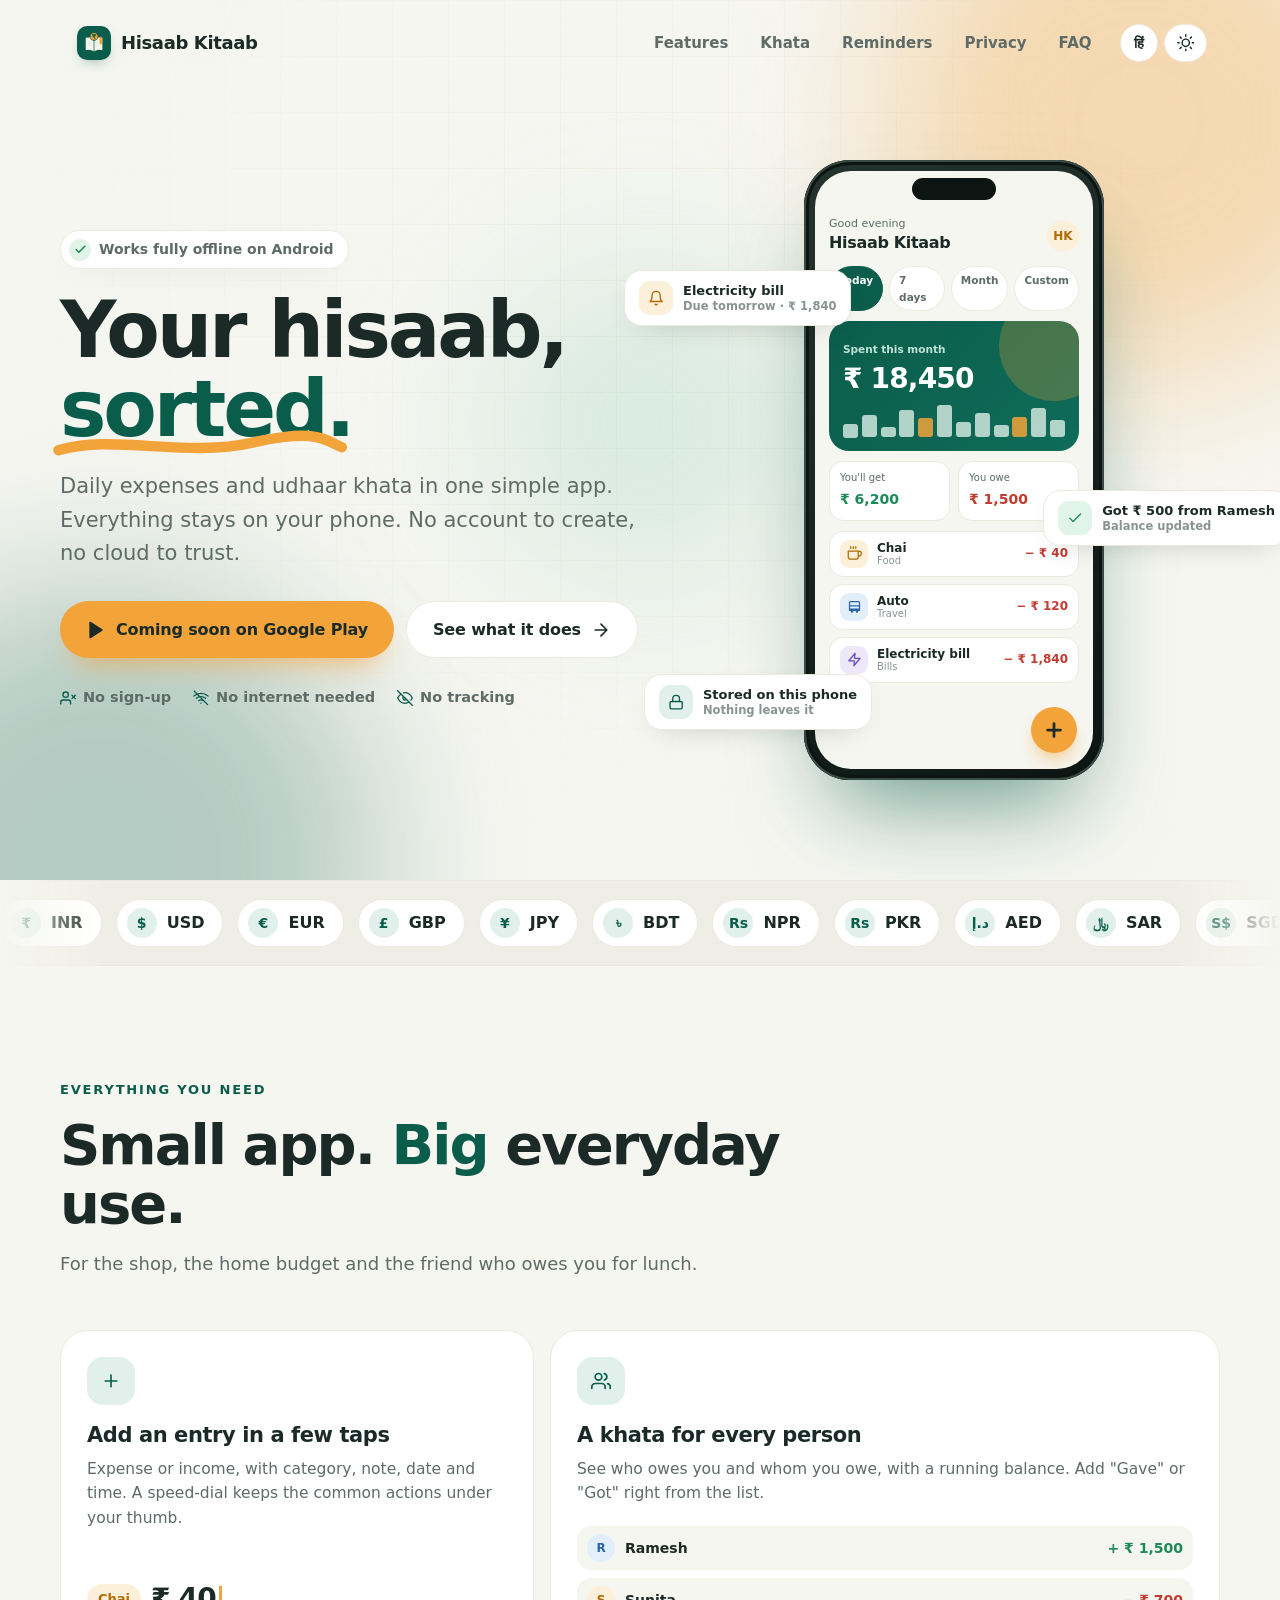
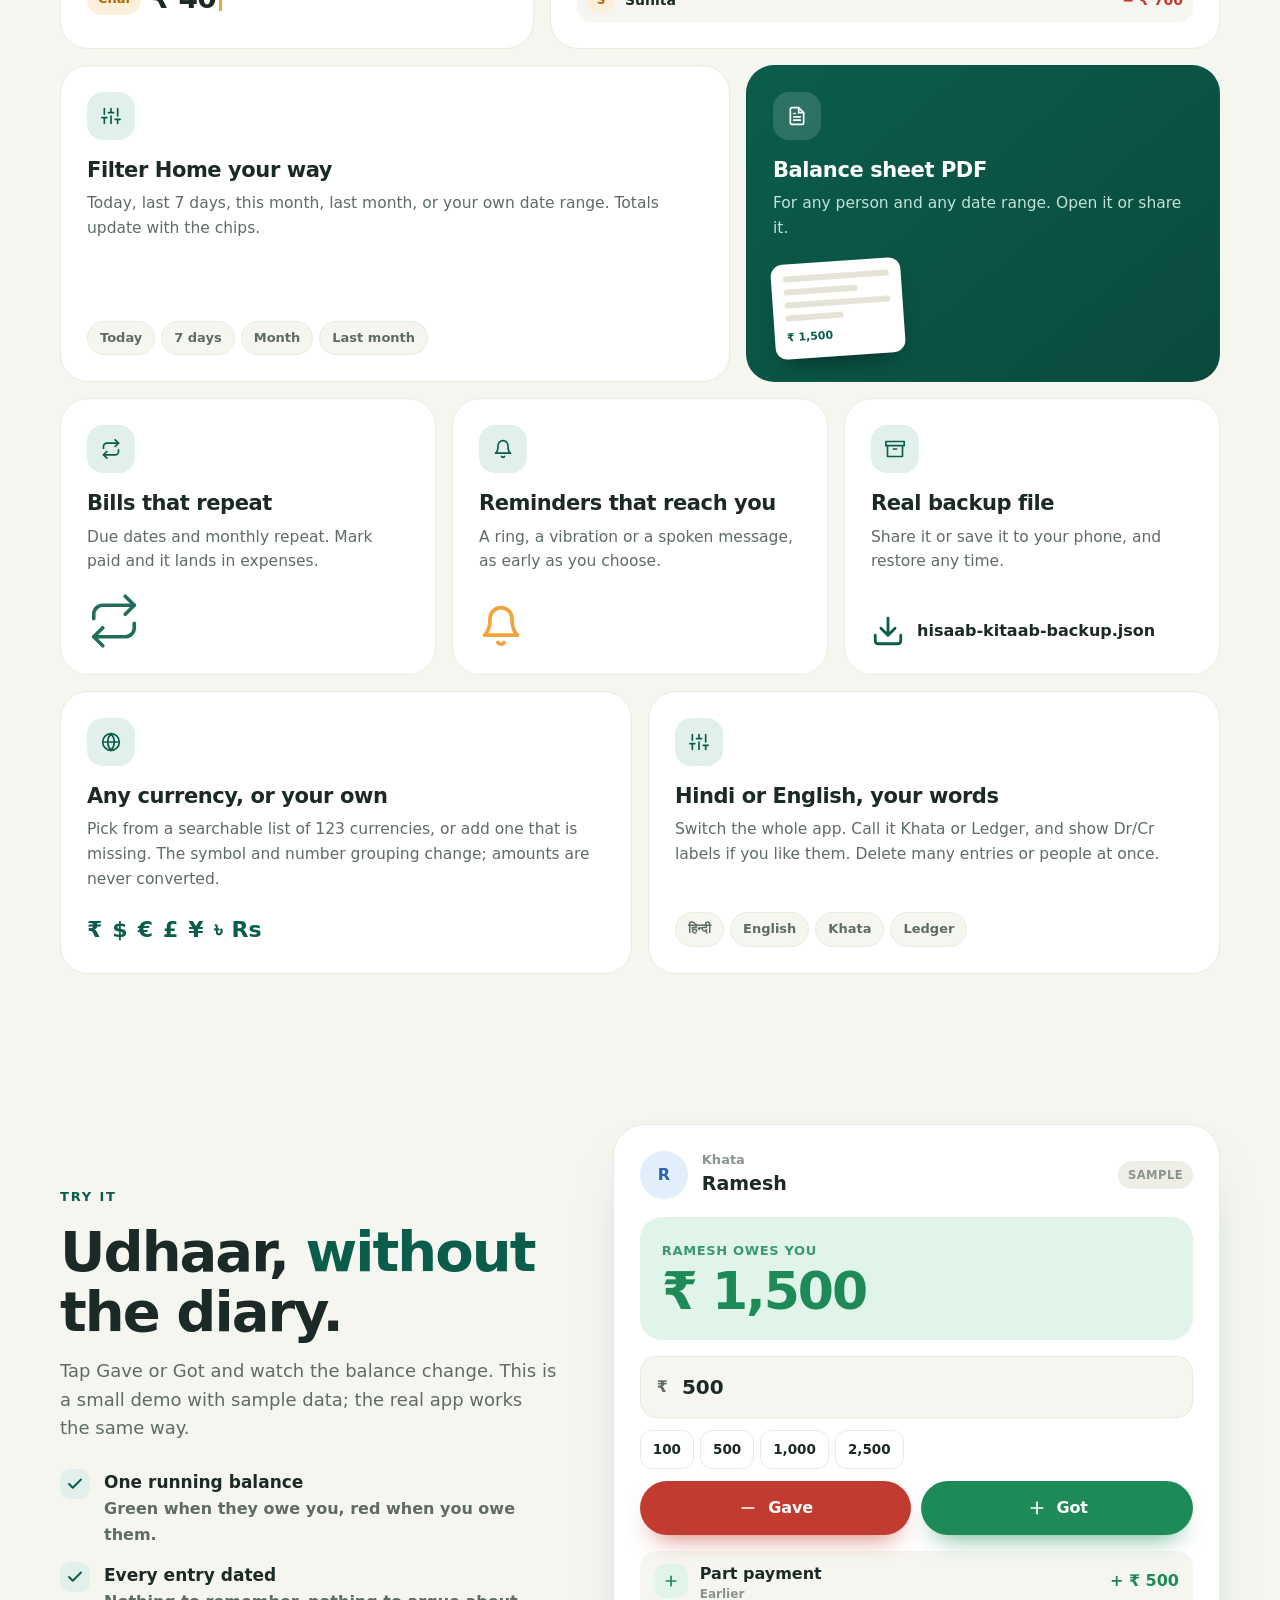
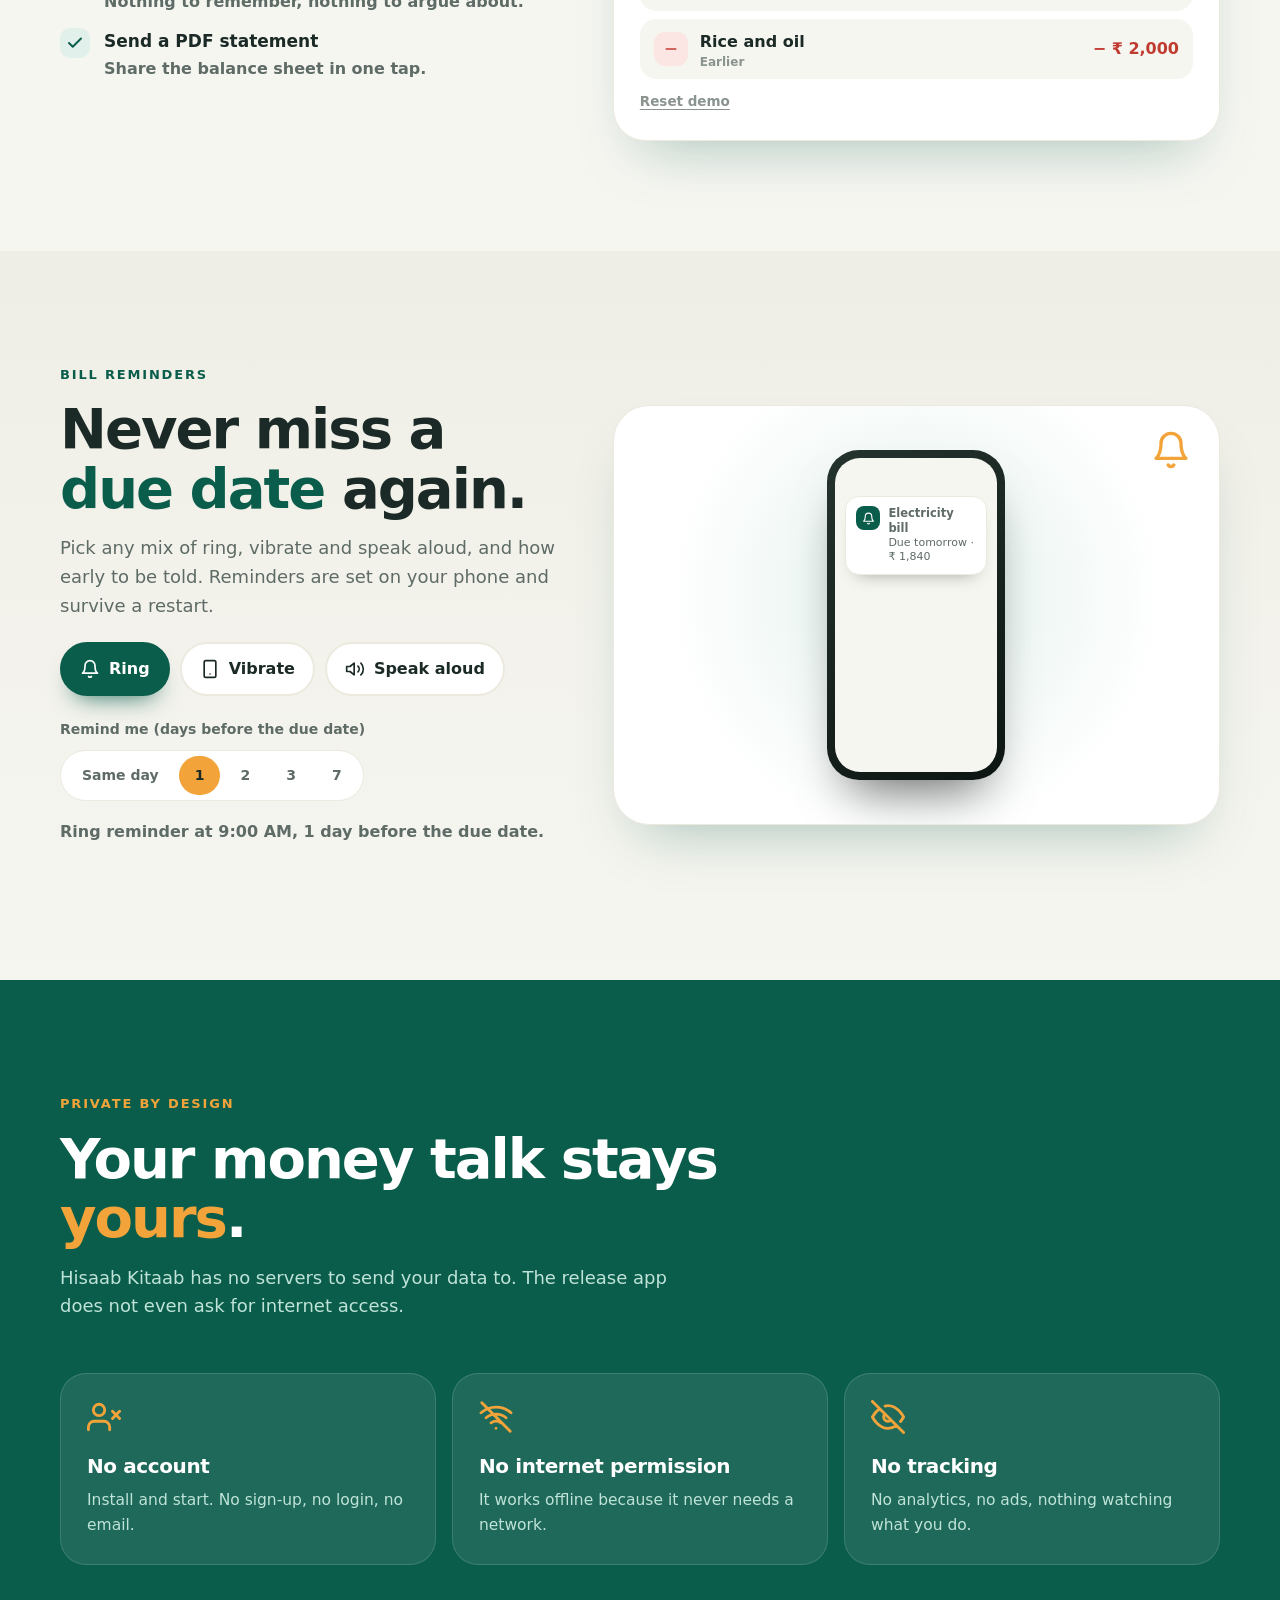
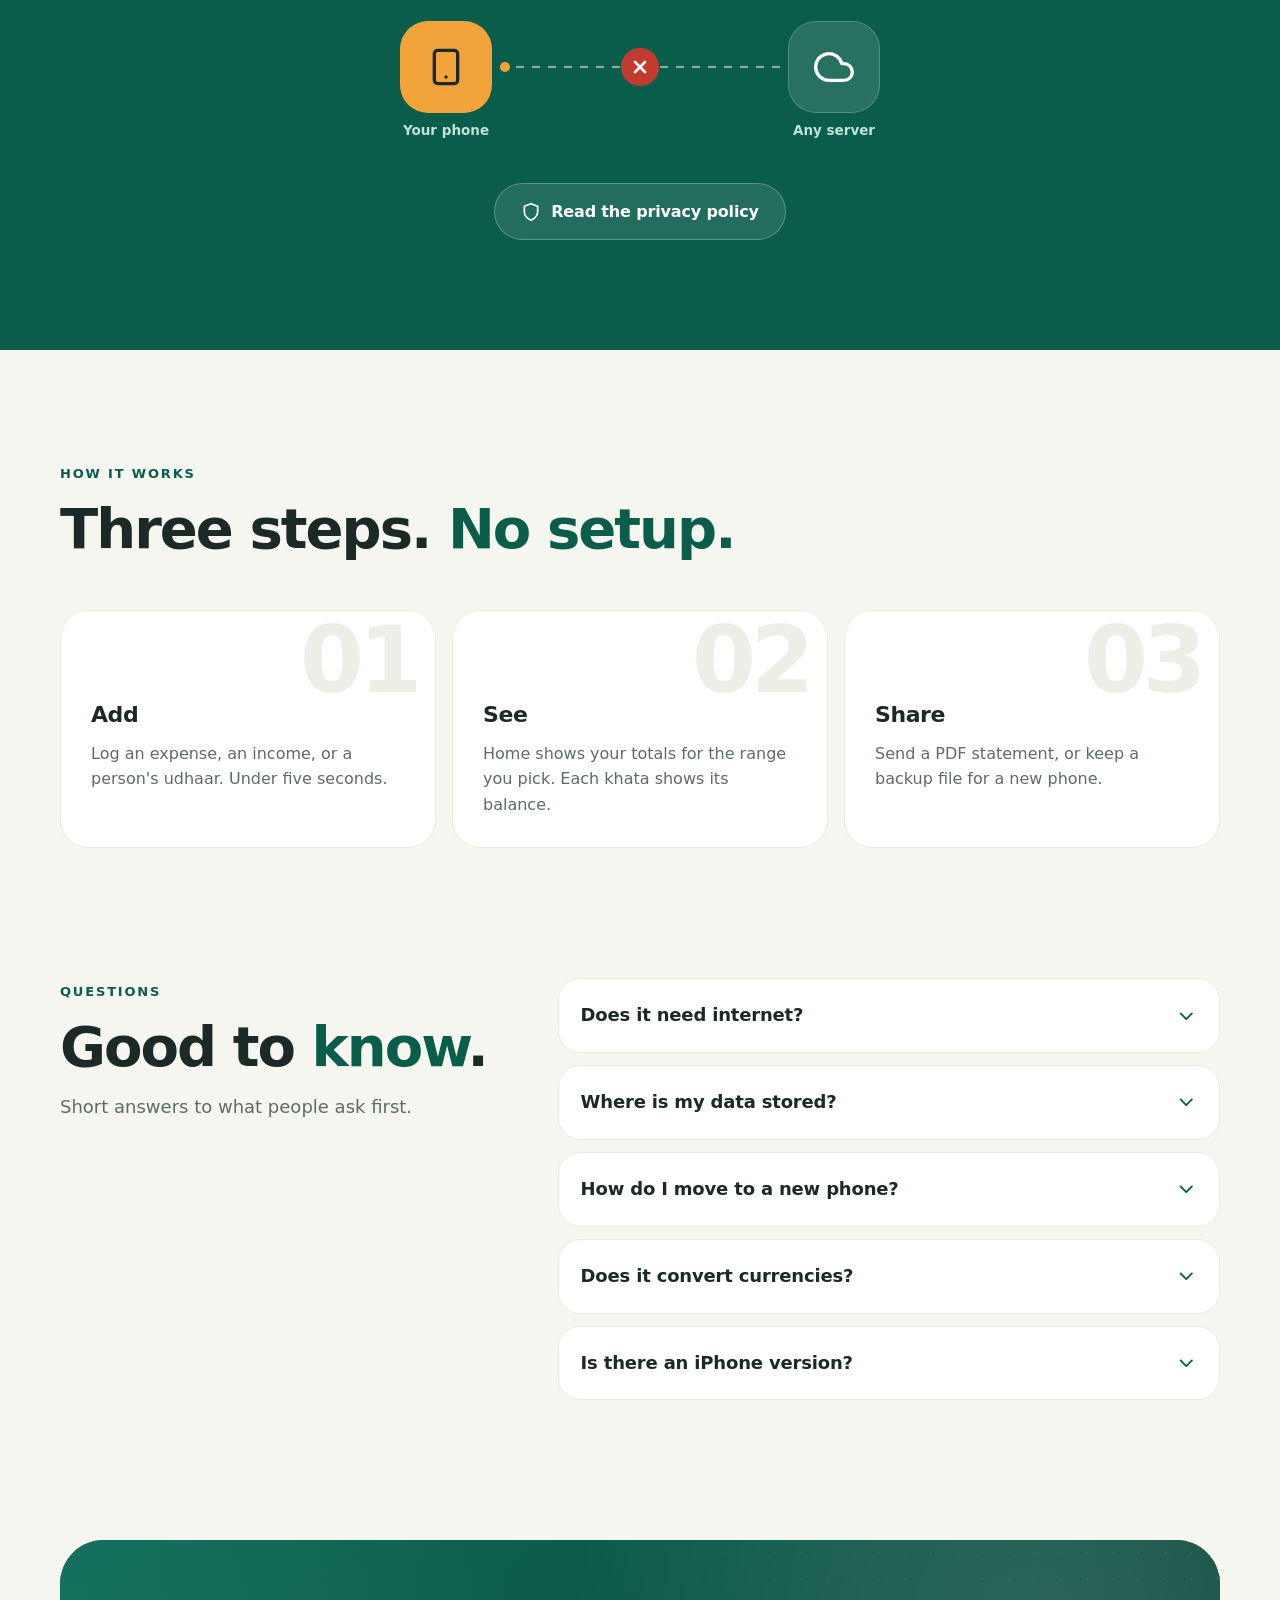
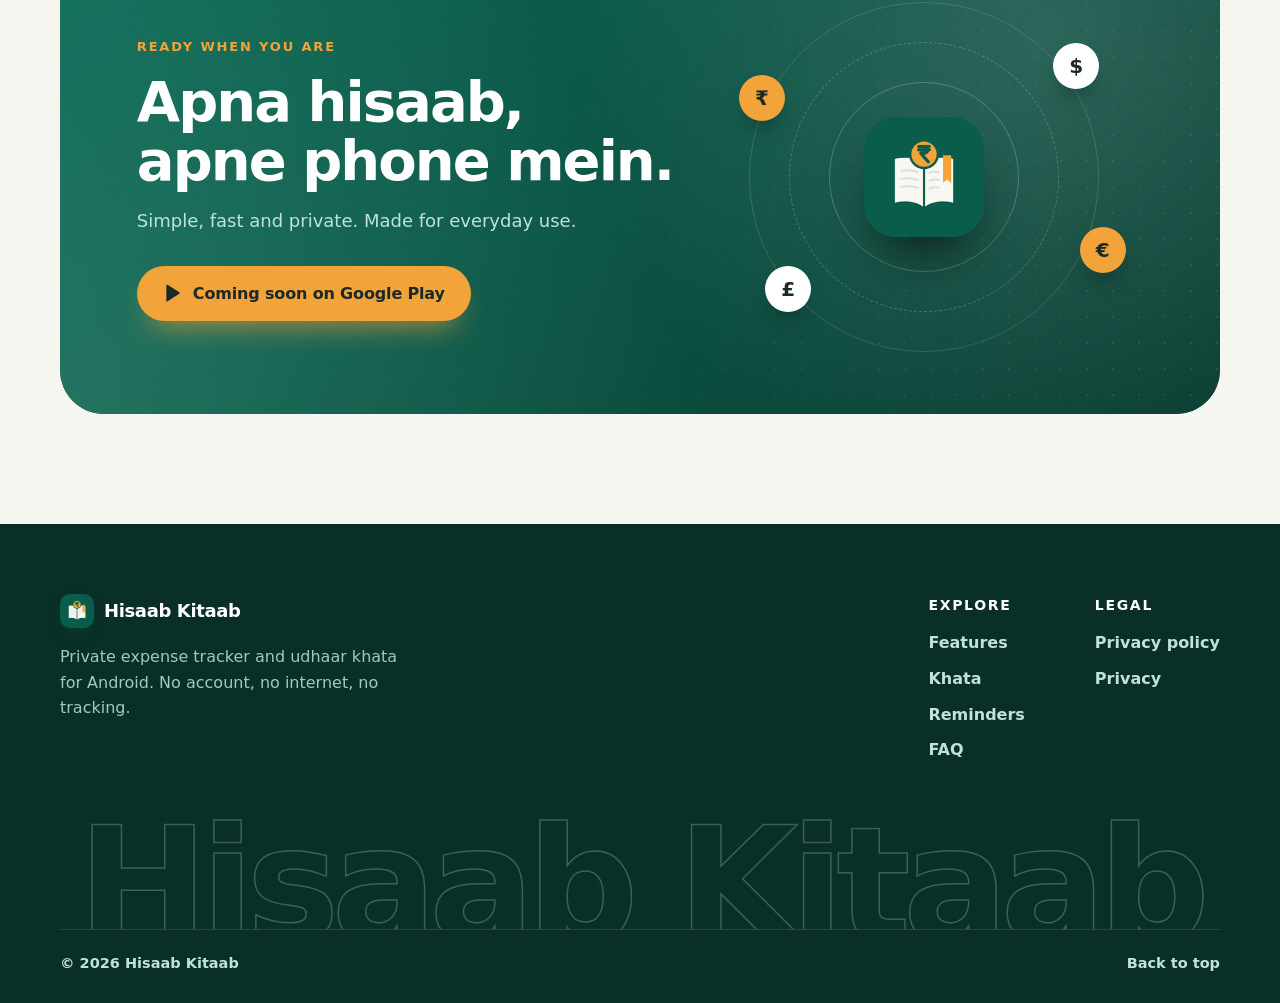
==== index.html @ 79f928d8 "Redesign bottom of site: two-column FAQ, new CTA card, richer footer Co-Authored-By: Claude Sonnet 5" ====
<!doctype html>
<html lang="en" data-lang="en">
<head>
  <meta charset="utf-8">
  <meta name="viewport" content="width=device-width, initial-scale=1">
  <title>Hisaab Kitaab: private expense tracker and udhaar khata</title>
  <meta name="description" content="Private expense tracker and udhaar khata for Android. No account, no internet, no tracking. Hindi and English.">
  <meta name="theme-color" content="#0b5d4b">
  <link rel="icon" type="image/png" href="assets/favicon-64.png">
  <link rel="apple-touch-icon" href="assets/icon-192.png">
  <link rel="stylesheet" href="css/style.css">
  <script>
    (function () {
      var d = document.documentElement;
      d.classList.add('js');
      try {
        var t = localStorage.getItem('hk-theme');
        if (!t && window.matchMedia && matchMedia('(prefers-color-scheme: dark)').matches) t = 'dark';
        if (t === 'dark') d.setAttribute('data-theme', 'dark');
      } catch (e) {}
    })();
  </script>
</head>
<body data-play="">

<!-- icon sprite -->
<svg width="0" height="0" style="position:absolute" aria-hidden="true">
  <symbol id="i-plus" viewBox="0 0 24 24"><path d="M12 5v14M5 12h14"/></symbol>
  <symbol id="i-minus" viewBox="0 0 24 24"><path d="M5 12h14"/></symbol>
  <symbol id="i-check" viewBox="0 0 24 24"><path d="M20 6L9 17l-5-5"/></symbol>
  <symbol id="i-x" viewBox="0 0 24 24"><path d="M18 6L6 18M6 6l12 12"/></symbol>
  <symbol id="i-bell" viewBox="0 0 24 24"><path d="M18 8a6 6 0 10-12 0c0 7-3 9-3 9h18s-3-2-3-9M13.7 21a2 2 0 01-3.4 0"/></symbol>
  <symbol id="i-lock" viewBox="0 0 24 24"><rect x="3" y="11" width="18" height="11" rx="2"/><path d="M7 11V7a5 5 0 0110 0v4"/></symbol>
  <symbol id="i-users" viewBox="0 0 24 24"><path d="M17 21v-2a4 4 0 00-4-4H5a4 4 0 00-4 4v2"/><circle cx="9" cy="7" r="4"/><path d="M23 21v-2a4 4 0 00-3-3.87M16 3.13a4 4 0 010 7.75"/></symbol>
  <symbol id="i-file" viewBox="0 0 24 24"><path d="M14 2H6a2 2 0 00-2 2v16a2 2 0 002 2h12a2 2 0 002-2V8z"/><path d="M14 2v6h6M16 13H8M16 17H8M10 9H8"/></symbol>
  <symbol id="i-repeat" viewBox="0 0 24 24"><path d="M17 1l4 4-4 4"/><path d="M3 11V9a4 4 0 014-4h14M7 23l-4-4 4-4"/><path d="M21 13v2a4 4 0 01-4 4H3"/></symbol>
  <symbol id="i-sliders" viewBox="0 0 24 24"><path d="M4 21v-7M4 10V3M12 21v-9M12 8V3M20 21v-5M20 12V3M1 14h6M9 8h6M17 16h6"/></symbol>
  <symbol id="i-globe" viewBox="0 0 24 24"><circle cx="12" cy="12" r="10"/><path d="M2 12h20M12 2a15.3 15.3 0 014 10 15.3 15.3 0 01-4 10 15.3 15.3 0 01-4-10 15.3 15.3 0 014-10z"/></symbol>
  <symbol id="i-download" viewBox="0 0 24 24"><path d="M21 15v4a2 2 0 01-2 2H5a2 2 0 01-2-2v-4M7 10l5 5 5-5M12 15V3"/></symbol>
  <symbol id="i-volume" viewBox="0 0 24 24"><path d="M11 5L6 9H2v6h4l5 4V5z"/><path d="M19.07 4.93a10 10 0 010 14.14M15.54 8.46a5 5 0 010 7.07"/></symbol>
  <symbol id="i-phone" viewBox="0 0 24 24"><rect x="5" y="2" width="14" height="20" rx="2"/><path d="M12 18h.01"/></symbol>
  <symbol id="i-bolt" viewBox="0 0 24 24"><path d="M13 2L3 14h9l-1 8 10-12h-9l1-8z"/></symbol>
  <symbol id="i-cup" viewBox="0 0 24 24"><path d="M18 8h1a4 4 0 010 8h-1M2 8h16v9a4 4 0 01-4 4H6a4 4 0 01-4-4V8zM6 1v3M10 1v3M14 1v3"/></symbol>
  <symbol id="i-bag" viewBox="0 0 24 24"><path d="M6 2L3 6v14a2 2 0 002 2h14a2 2 0 002-2V6l-3-4zM3 6h18M16 10a4 4 0 01-8 0"/></symbol>
  <symbol id="i-bus" viewBox="0 0 24 24"><path d="M4 16V6a2 2 0 012-2h12a2 2 0 012 2v10M4 11h16M4 16h16v2H4z"/><circle cx="8" cy="20" r="1"/><circle cx="16" cy="20" r="1"/></symbol>
  <symbol id="i-heart" viewBox="0 0 24 24"><path d="M20.84 4.61a5.5 5.5 0 00-7.78 0L12 5.67l-1.06-1.06a5.5 5.5 0 00-7.78 7.78l1.06 1.06L12 21.23l7.78-7.78 1.06-1.06a5.5 5.5 0 000-7.78z"/></symbol>
  <symbol id="i-book" viewBox="0 0 24 24"><path d="M4 19.5A2.5 2.5 0 016.5 17H20V2H6.5A2.5 2.5 0 004 4.5v15zM6.5 17H20v5H6.5A2.5 2.5 0 014 19.5"/></symbol>
  <symbol id="i-wallet" viewBox="0 0 24 24"><path d="M21 12V7a2 2 0 00-2-2H5a2 2 0 000 4h16v10a2 2 0 01-2 2H5a2 2 0 01-2-2V7"/><path d="M16 14h.01"/></symbol>
  <symbol id="i-cloud" viewBox="0 0 24 24"><path d="M18 10h-1.26A8 8 0 109 20h9a5 5 0 000-10z"/></symbol>
  <symbol id="i-chev" viewBox="0 0 24 24"><path d="M6 9l6 6 6-6"/></symbol>
  <symbol id="i-arrow" viewBox="0 0 24 24"><path d="M5 12h14M12 5l7 7-7 7"/></symbol>
  <symbol id="i-shield" viewBox="0 0 24 24"><path d="M12 22s8-4 8-10V5l-8-3-8 3v7c0 6 8 10 8 10z"/></symbol>
  <symbol id="i-wifioff" viewBox="0 0 24 24"><path d="M5 12.55a11 11 0 0114.08 0M1.42 9a16 16 0 0121.16 0M8.53 16.11a6 6 0 016.95 0M12 20h.01M2 2l20 20"/></symbol>
  <symbol id="i-eyeoff" viewBox="0 0 24 24"><path d="M17.94 17.94A10.07 10.07 0 0112 20c-7 0-11-8-11-8a18.45 18.45 0 015.06-5.94M9.9 4.24A9.12 9.12 0 0112 4c7 0 11 8 11 8a18.5 18.5 0 01-2.16 3.19M14.12 14.12a3 3 0 11-4.24-4.24M1 1l22 22"/></symbol>
  <symbol id="i-userx" viewBox="0 0 24 24"><path d="M16 21v-2a4 4 0 00-4-4H5a4 4 0 00-4 4v2"/><circle cx="8.5" cy="7" r="4"/><path d="M18 8l5 5M23 8l-5 5"/></symbol>
  <symbol id="i-archive" viewBox="0 0 24 24"><path d="M21 8v13H3V8M1 3h22v5H1zM10 12h4"/></symbol>
  <symbol id="i-sun" viewBox="0 0 24 24"><circle cx="12" cy="12" r="5"/><path d="M12 1v2M12 21v2M4.22 4.22l1.42 1.42M18.36 18.36l1.42 1.42M1 12h2M21 12h2M4.22 19.78l1.42-1.42M18.36 5.64l1.42-1.42"/></symbol>
  <symbol id="i-moon" viewBox="0 0 24 24"><path d="M21 12.79A9 9 0 1111.21 3 7 7 0 0021 12.79z"/></symbol>
  <symbol id="i-play" viewBox="0 0 24 24"><path d="M5 3l14 9-14 9V3z" fill="currentColor"/></symbol>
</svg>

<div class="progress" id="progress"></div>

<header class="nav" id="nav">
  <div class="nav-in">
    <a class="brand" href="#top" aria-label="Hisaab Kitaab"><img src="assets/icon-192.png" alt="" width="34" height="34"><span>Hisaab Kitaab</span></a>
    <nav class="nav-links" aria-label="Sections">
      <a href="#features" data-i18n="nav_features">Features</a>
      <a href="#khata" data-i18n="nav_khata">Khata</a>
      <a href="#reminders" data-i18n="nav_rem">Reminders</a>
      <a href="#privacy" data-i18n="nav_priv">Privacy</a>
      <a href="#faq" data-i18n="nav_faq">FAQ</a>
    </nav>
    <div class="tools">
      <button class="pill" id="lang" type="button" aria-label="Language"><span id="langLabel">हिं</span></button>
      <button class="pill" id="theme" type="button" aria-label="Theme"><svg class="ico sun"><use href="#i-sun"/></svg><svg class="ico moon"><use href="#i-moon"/></svg></button>
    </div>
  </div>
</header>

<main id="top">

<!-- HERO -->
<div class="hero">
  <div class="grid-bg"></div>
  <div class="blob b1" data-par="0.04"></div>
  <div class="blob b2" data-par="-0.03"></div>
  <div class="blob b3" data-par="0.02"></div>
  <div class="wrap hero-in">
    <div>
      <span class="eyebrow rv"><span class="dot"><svg class="ico"><use href="#i-check"/></svg></span><span data-i18n="eyebrow">Works fully offline on Android</span></span>
      <h1 class="rv" style="--d:.08s"><span data-i18n="h1a">Your hisaab,</span><br><span class="hl"><span data-i18n="h1b">sorted.</span><svg viewBox="0 0 200 20" preserveAspectRatio="none" aria-hidden="true"><path d="M3 13 C 40 2, 90 18, 135 8 S 185 6, 197 11"/></svg></span></h1>
      <p class="lead rv" style="--d:.16s" data-i18n="lead">Daily expenses and udhaar khata in one simple app. Everything stays on your phone. No account to create, no cloud to trust.</p>
      <div class="cta rv" style="--d:.24s">
        <a class="btn saffron" id="playBtn" href="#" aria-disabled="true"><svg class="ico"><use href="#i-play"/></svg><span id="playTxt" data-i18n="play_soon">Coming soon on Google Play</span></a>
        <a class="btn ghost" href="#features"><span data-i18n="see">See what it does</span><svg class="ico"><use href="#i-arrow"/></svg></a>
      </div>
      <div class="trust rv" style="--d:.32s">
        <span><svg class="ico"><use href="#i-userx"/></svg><span data-i18n="tr1">No sign-up</span></span>
        <span><svg class="ico"><use href="#i-wifioff"/></svg><span data-i18n="tr2">No internet needed</span></span>
        <span><svg class="ico"><use href="#i-eyeoff"/></svg><span data-i18n="tr3">No tracking</span></span>
      </div>
    </div>

    <div class="stage rv" style="--d:.2s">
      <div class="phone-tilt" id="tilt">
        <div class="phone">
          <div class="notch"></div>
          <div class="screen">
            <div class="app-top"><div><small data-i18n="p_hi">Good evening</small><b data-i18n="p_title">Hisaab Kitaab</b></div><span class="avatar">HK</span></div>
            <div class="chips" id="chips"><span class="on" data-i18n="c_today">Today</span><span data-i18n="c_7">7 days</span><span data-i18n="c_month">Month</span><span data-i18n="c_custom">Custom</span></div>
            <div class="bal">
              <small data-i18n="p_spent">Spent this month</small>
              <div class="bal-num"><span id="curSym">₹</span> <span id="heroSpent" data-to="18450">0</span></div>
              <div class="bars" aria-hidden="true">
                <i style="--h:40%;--i:0"></i><i style="--h:65%;--i:1"></i><i style="--h:30%;--i:2"></i><i style="--h:80%;--i:3"></i><i style="--h:55%;--i:4"></i><i style="--h:95%;--i:5"></i><i style="--h:45%;--i:6"></i><i style="--h:70%;--i:7"></i><i style="--h:35%;--i:8"></i><i style="--h:60%;--i:9"></i><i style="--h:85%;--i:10"></i><i style="--h:50%;--i:11"></i>
              </div>
            </div>
            <div class="ks">
              <div><small data-i18n="p_get">You'll get</small><b class="g">₹ 6,200</b></div>
              <div><small data-i18n="p_owe">You owe</small><b class="r">₹ 1,500</b></div>
            </div>
            <ul class="txs" id="txs"></ul>
            <div class="fab"><svg class="ico"><use href="#i-plus"/></svg></div>
          </div>
        </div>
      </div>
      <div class="float f1" data-par="-0.05"><span class="fi"><svg class="ico"><use href="#i-bell"/></svg></span><span><span data-i18n="f1a">Electricity bill</span><small data-i18n="f1b">Due tomorrow · ₹ 1,840</small></span></div>
      <div class="float f2" data-par="0.05"><span class="fi"><svg class="ico"><use href="#i-check"/></svg></span><span><span data-i18n="f2a">Got ₹ 500 from Ramesh</span><small data-i18n="f2b">Balance updated</small></span></div>
      <div class="float f3" data-par="-0.03"><span class="fi"><svg class="ico"><use href="#i-lock"/></svg></span><span><span data-i18n="f3a">Stored on this phone</span><small data-i18n="f3b">Nothing leaves it</small></span></div>
    </div>
  </div>
</div>

<!-- currencies marquee -->
<div class="marquee" aria-label="Currencies"><div class="track" id="track"></div></div>

<!-- FEATURES -->
<section id="features">
  <div class="wrap">
    <div class="sec-head rv">
      <span class="kicker" data-i18n="k_feat">Everything you need</span>
      <h2 data-i18n-html="h_feat">Small app. <em>Big</em> everyday use.</h2>
      <p data-i18n="p_feat">For the shop, the home budget and the friend who owes you for lunch.</p>
    </div>

    <div class="bento">
      <article class="tile w5 rv">
        <div class="t-ico"><svg class="ico"><use href="#i-plus"/></svg></div>
        <h3 data-i18n="t1h">Add an entry in a few taps</h3>
        <p data-i18n="t1p">Expense or income, with category, note, date and time. A speed-dial keeps the common actions under your thumb.</p>
        <div class="mini m-type"><span class="tag s" data-i18n="t1a">Chai</span><span class="m-amt">₹ 40</span></div>
      </article>

      <article class="tile w7 rv" style="--d:.08s">
        <div class="t-ico"><svg class="ico"><use href="#i-users"/></svg></div>
        <h3 data-i18n="t2h">A khata for every person</h3>
        <p data-i18n="t2p">See who owes you and whom you owe, with a running balance. Add "Gave" or "Got" right from the list.</p>
        <div class="mini m-rows">
          <div class="m-row"><span class="av" style="background:#e3eefb;color:#2a63a8">R</span><span data-i18n="n1">Ramesh</span><b style="color:var(--inc)">+ ₹ 1,500</b></div>
          <div class="m-row"><span class="av" style="background:#fdf0da;color:#b26a00">S</span><span data-i18n="n2">Sunita</span><b style="color:var(--exp)">− ₹ 700</b></div>
        </div>
      </article>

      <article class="tile w7 rv">
        <div class="t-ico"><svg class="ico"><use href="#i-sliders"/></svg></div>
        <h3 data-i18n="t3h">Filter Home your way</h3>
        <p data-i18n="t3p">Today, last 7 days, this month, last month, or your own date range. Totals update with the chips.</p>
        <div class="mini m-chips"><span style="--i:0" data-i18n="c_today">Today</span><span style="--i:1" data-i18n="c_7">7 days</span><span style="--i:2" data-i18n="c_month">Month</span><span style="--i:3" data-i18n="c_last">Last month</span></div>
      </article>

      <article class="tile w5 dark rv" style="--d:.08s">
        <div class="t-ico"><svg class="ico"><use href="#i-file"/></svg></div>
        <h3 data-i18n="t4h">Balance sheet PDF</h3>
        <p data-i18n="t4p">For any person and any date range. Open it or share it.</p>
        <div class="mini"><div class="m-paper"><i style="--i:0"></i><i style="--i:1"></i><i style="--i:2"></i><i style="--i:3"></i><b>₹ 1,500</b></div></div>
      </article>

      <article class="tile rv">
        <div class="t-ico"><svg class="ico"><use href="#i-repeat"/></svg></div>
        <h3 data-i18n="t5h">Bills that repeat</h3>
        <p data-i18n="t5p">Due dates and monthly repeat. Mark paid and it lands in expenses.</p>
        <div class="mini m-spin" style="color:var(--green)"><svg class="ico"><use href="#i-repeat"/></svg></div>
      </article>

      <article class="tile rv" style="--d:.08s">
        <div class="t-ico"><svg class="ico"><use href="#i-bell"/></svg></div>
        <h3 data-i18n="t6h">Reminders that reach you</h3>
        <p data-i18n="t6p">A ring, a vibration or a spoken message, as early as you choose.</p>
        <div class="mini m-bell"><svg class="ico"><use href="#i-bell"/></svg></div>
      </article>

      <article class="tile rv" style="--d:.16s">
        <div class="t-ico"><svg class="ico"><use href="#i-archive"/></svg></div>
        <h3 data-i18n="t7h">Real backup file</h3>
        <p data-i18n="t7p">Share it or save it to your phone, and restore any time.</p>
        <div class="mini m-file"><svg class="ico"><use href="#i-download"/></svg><span>hisaab-kitaab-backup.json</span></div>
      </article>

      <article class="tile w6 rv">
        <div class="t-ico"><svg class="ico"><use href="#i-globe"/></svg></div>
        <h3 data-i18n="t8h">Any currency, or your own</h3>
        <p data-i18n="t8p">Pick from a searchable list of 123 currencies, or add one that is missing. The symbol and number grouping change; amounts are never converted.</p>
        <div class="mini m-sym"><span style="--i:0">₹</span><span style="--i:1">$</span><span style="--i:2">€</span><span style="--i:3">£</span><span style="--i:4">¥</span><span style="--i:5">৳</span><span style="--i:6">Rs</span></div>
      </article>

      <article class="tile w6 rv" style="--d:.08s">
        <div class="t-ico"><svg class="ico"><use href="#i-sliders"/></svg></div>
        <h3 data-i18n="t9h">Hindi or English, your words</h3>
        <p data-i18n="t9p">Switch the whole app. Call it Khata or Ledger, and show Dr/Cr labels if you like them. Delete many entries or people at once.</p>
        <div class="mini m-chips"><span style="--i:0">हिन्दी</span><span style="--i:1">English</span><span style="--i:2">Khata</span><span style="--i:3">Ledger</span></div>
      </article>
    </div>
  </div>
</section>

<!-- KHATA DEMO -->
<section id="khata" style="padding-top:40px">
  <div class="wrap demo">
    <div class="demo-copy rv">
      <span class="kicker" data-i18n="k_khata">Try it</span>
      <h2 data-i18n-html="h_khata">Udhaar, <em>without</em> the diary.</h2>
      <p style="margin-top:16px;color:var(--sub);font-size:18px" data-i18n="p_khata">Tap Gave or Got and watch the balance change. This is a small demo with sample data; the real app works the same way.</p>
      <ul>
        <li><svg class="ico"><use href="#i-check"/></svg><span><b data-i18n="d1h">One running balance</b><span data-i18n="d1p">Green when they owe you, red when you owe them.</span></span></li>
        <li><svg class="ico"><use href="#i-check"/></svg><span><b data-i18n="d2h">Every entry dated</b><span data-i18n="d2p">Nothing to remember, nothing to argue about.</span></span></li>
        <li><svg class="ico"><use href="#i-check"/></svg><span><b data-i18n="d3h">Send a PDF statement</b><span data-i18n="d3p">Share the balance sheet in one tap.</span></span></li>
      </ul>
    </div>

    <div class="panel rv" style="--d:.1s">
      <div class="p-head"><span class="av">R</span><div><small data-i18n="pd_khata">Khata</small><b data-i18n="n1">Ramesh</b></div><span class="p-badge" data-i18n="sample">Sample</span></div>
      <div class="bigbal" id="bigbal"><small id="balLabel">Ramesh owes you</small><div class="num"><span id="balSym">₹</span> <span id="balNum">1,500</span></div></div>
      <div class="controls">
        <label class="amt"><span id="amtSym">₹</span><input id="amt" type="number" inputmode="numeric" min="1" max="9999999" value="500" aria-label="Amount"></label>
        <div class="presets" id="presets"><button type="button" data-v="100">100</button><button type="button" data-v="500">500</button><button type="button" data-v="1000">1,000</button><button type="button" data-v="2500">2,500</button></div>
        <div class="gg">
          <button class="btn red" id="gave" type="button"><svg class="ico"><use href="#i-minus"/></svg><span data-i18n="gave">Gave</span></button>
          <button class="btn grn" id="got" type="button"><svg class="ico"><use href="#i-plus"/></svg><span data-i18n="got">Got</span></button>
        </div>
      </div>
      <ul class="ledger" id="ledger" aria-live="polite"></ul>
      <button class="reset" id="reset" type="button" data-i18n="reset">Reset demo</button>
    </div>
  </div>
</section>

<!-- REMINDERS -->
<section class="rem" id="reminders">
  <div class="wrap demo">
    <div class="rv">
      <span class="kicker" data-i18n="k_rem">Bill reminders</span>
      <h2 data-i18n-html="h_rem">Never miss a <em>due date</em> again.</h2>
      <p style="margin-top:16px;color:var(--sub);font-size:18px" data-i18n="p_rem">Pick any mix of ring, vibrate and speak aloud, and how early to be told. Reminders are set on your phone and survive a restart.</p>
      <div class="mode-chips" id="modes">
        <button class="mode" type="button" data-m="ring" aria-pressed="true"><svg class="ico"><use href="#i-bell"/></svg><span data-i18n="m_ring">Ring</span></button>
        <button class="mode" type="button" data-m="vib" aria-pressed="false"><svg class="ico"><use href="#i-phone"/></svg><span data-i18n="m_vib">Vibrate</span></button>
        <button class="mode" type="button" data-m="speak" aria-pressed="false"><svg class="ico"><use href="#i-volume"/></svg><span data-i18n="m_speak">Speak aloud</span></button>
      </div>
      <div class="lead-label" data-i18n="lead_label">Remind me</div>
      <div class="seg" id="leads">
        <button type="button" data-n="0" aria-pressed="false" data-i18n="l0">Same day</button>
        <button type="button" data-n="1" aria-pressed="true">1</button>
        <button type="button" data-n="2" aria-pressed="false">2</button>
        <button type="button" data-n="3" aria-pressed="false">3</button>
        <button type="button" data-n="7" aria-pressed="false">7</button>
      </div>
      <div class="rem-note" id="remNote" aria-live="polite"></div>
    </div>
    <div class="rem-stage ring rv" id="remStage" style="--d:.1s">
      <div class="bellbig"><svg class="ico"><use href="#i-bell"/></svg></div>
      <div class="rings"><i></i><i></i><i></i></div>
      <div class="rp"><div class="rp-in">
        <div class="notif"><span class="ni"><svg class="ico"><use href="#i-bell"/></svg></span><span><b data-i18n="f1a">Electricity bill</b><span data-i18n="rn">Due tomorrow · ₹ 1,840</span></span></div>
      </div></div>
      <div class="wave"><u><i style="--i:0"></i><i style="--i:1"></i><i style="--i:2"></i><i style="--i:3"></i><i style="--i:4"></i></u><span data-i18n="say">"Electricity bill is due tomorrow"</span></div>
    </div>
  </div>
</section>

<!-- PRIVACY -->
<section class="priv" id="privacy">
  <div class="wrap">
    <div class="sec-head rv">
      <span class="kicker" data-i18n="k_priv">Private by design</span>
      <h2 data-i18n-html="h_priv">Your money talk stays <em>yours</em>.</h2>
      <p data-i18n="p_priv">Hisaab Kitaab has no servers to send your data to. The release app does not even ask for internet access.</p>
    </div>
    <div class="pillars">
      <div class="pillar rv"><svg class="ico"><use href="#i-userx"/></svg><h3 data-i18n="pl1h">No account</h3><p data-i18n="pl1p">Install and start. No sign-up, no login, no email.</p></div>
      <div class="pillar rv" style="--d:.08s"><svg class="ico"><use href="#i-wifioff"/></svg><h3 data-i18n="pl2h">No internet permission</h3><p data-i18n="pl2p">It works offline because it never needs a network.</p></div>
      <div class="pillar rv" style="--d:.16s"><svg class="ico"><use href="#i-eyeoff"/></svg><h3 data-i18n="pl3h">No tracking</h3><p data-i18n="pl3p">No analytics, no ads, nothing watching what you do.</p></div>
    </div>
    <div class="flow rv" aria-hidden="true">
      <div class="node me"><svg class="ico"><use href="#i-phone"/></svg><small data-i18n="fl1">Your phone</small></div>
      <div class="wire"><span class="x"><svg class="ico"><use href="#i-x"/></svg></span></div>
      <div class="node"><svg class="ico"><use href="#i-cloud"/></svg><small data-i18n="fl2">Any server</small></div>
    </div>
    <p style="text-align:center;margin-top:70px"><a class="btn ghost" style="--bg:rgba(255,255,255,.1);--fg:#fff;border-color:rgba(255,255,255,.25)" href="privacy/"><svg class="ico"><use href="#i-shield"/></svg><span data-i18n="read_pp">Read the privacy policy</span></a></p>
  </div>
</section>

<!-- STEPS -->
<section id="how">
  <div class="wrap">
    <div class="sec-head rv">
      <span class="kicker" data-i18n="k_how">How it works</span>
      <h2 data-i18n-html="h_how">Three steps. <em>No setup.</em></h2>
    </div>
    <div class="steps">
      <div class="step rv"><h3 data-i18n="s1h">Add</h3><p data-i18n="s1p">Log an expense, an income, or a person's udhaar. Under five seconds.</p></div>
      <div class="step rv" style="--d:.08s"><h3 data-i18n="s2h">See</h3><p data-i18n="s2p">Home shows your totals for the range you pick. Each khata shows its balance.</p></div>
      <div class="step rv" style="--d:.16s"><h3 data-i18n="s3h">Share</h3><p data-i18n="s3p">Send a PDF statement, or keep a backup file for a new phone.</p></div>
    </div>
  </div>
</section>

<!-- FAQ -->
<section id="faq" style="padding-top:20px">
  <div class="wrap faq-grid">
    <div class="sec-head rv faq-head">
      <span class="kicker" data-i18n="k_faq">Questions</span>
      <h2 data-i18n-html="h_faq">Good to <em>know</em>.</h2>
      <p data-i18n="faq_p">Short answers to what people ask first.</p>
    </div>
    <div class="faq">
      <details class="rv"><summary><span data-i18n="q1">Does it need internet?</span><svg class="ico"><use href="#i-chev"/></svg></summary><p data-i18n="a1">No. The app works fully offline and the release version does not request internet access.</p></details>
      <details class="rv"><summary><span data-i18n="q2">Where is my data stored?</span><svg class="ico"><use href="#i-chev"/></svg></summary><p data-i18n="a2">In a database on your phone. There is no account and no server, so we never see it.</p></details>
      <details class="rv"><summary><span data-i18n="q3">How do I move to a new phone?</span><svg class="ico"><use href="#i-chev"/></svg></summary><p data-i18n="a3">Make a backup file from the More tab, send it to yourself, and restore it on the new phone.</p></details>
      <details class="rv"><summary><span data-i18n="q4">Does it convert currencies?</span><svg class="ico"><use href="#i-chev"/></svg></summary><p data-i18n="a4">No. The currency you choose changes the symbol and how numbers are grouped. Amounts are never converted.</p></details>
      <details class="rv"><summary><span data-i18n="q5">Is there an iPhone version?</span><svg class="ico"><use href="#i-chev"/></svg></summary><p data-i18n="a5">Not at the moment. Hisaab Kitaab is built for Android.</p></details>
    </div>
  </div>
</section>

<!-- FINAL CTA -->
<div class="final">
  <div class="wrap">
    <div class="final-card rv">
      <div class="fc-copy">
        <span class="kicker" data-i18n="fin_k">Ready when you are</span>
        <h2 data-i18n="fin_h">Apna hisaab, apne phone mein.</h2>
        <p data-i18n="fin_p">Simple, fast and private. Made for everyday use.</p>
        <div class="cta"><a class="btn saffron" id="playBtn2" href="#" aria-disabled="true"><svg class="ico"><use href="#i-play"/></svg><span id="playTxt2" data-i18n="play_soon">Coming soon on Google Play</span></a></div>
      </div>
      <div class="fc-art" aria-hidden="true">
        <i class="ring r1"></i><i class="ring r2"></i><i class="ring r3"></i>
        <img src="assets/icon-192.png" alt="" width="120" height="120">
        <span class="orb o1">₹</span><span class="orb o2">$</span><span class="orb o3">€</span><span class="orb o4">£</span>
      </div>
    </div>
  </div>
</div>
</main>

<footer class="site-foot">
  <div class="wrap">
    <div class="foot-top">
      <div class="foot-brand">
        <a class="brand" href="#top"><img src="assets/icon-192.png" alt="" width="34" height="34"><span>Hisaab Kitaab</span></a>
        <p data-i18n="foot_blurb">Private expense tracker and udhaar khata for Android. No account, no internet, no tracking.</p>
      </div>
      <nav class="foot-cols" aria-label="Footer">
        <div>
          <b data-i18n="foot_explore">Explore</b>
          <a href="#features" data-i18n="nav_features">Features</a>
          <a href="#khata" data-i18n="nav_khata">Khata</a>
          <a href="#reminders" data-i18n="nav_rem">Reminders</a>
          <a href="#faq" data-i18n="nav_faq">FAQ</a>
        </div>
        <div>
          <b data-i18n="foot_legal">Legal</b>
          <a href="privacy/" data-i18n="nav_priv_full">Privacy policy</a>
          <a href="#privacy" data-i18n="nav_priv">Privacy</a>
        </div>
      </nav>
    </div>
    <div class="foot-word" aria-hidden="true">Hisaab Kitaab</div>
    <div class="foot-bot"><span>© 2026 Hisaab Kitaab</span><a href="#top" data-i18n="top">Back to top</a></div>
  </div>
</footer>

<script src="js/main.js"></script>
</body>
</html>
---- css/style.css ----
/* Hisaab Kitaab site. Palette matches the app: warm paper, ink green, saffron. */
:root {
  --paper: #f6f6f1;
  --paper2: #efeee6;
  --card: #ffffff;
  --ink: #1b2a26;
  --sub: #5e6b66;
  --mute: #8a948f;
  --line: #ece9df;
  --green: #0b5d4b;
  --green2: #0e6c58;
  --gsoft: #e1f0ea;
  --gtext: #bfe3d8;
  --saffron: #f2a33a;
  --inc: #1e8a57;
  --incsoft: #e1f4ea;
  --exp: #c23b30;
  --expsoft: #fbe6e3;
  --glass: rgba(246, 246, 241, 0.72);
  --shadow: 0 30px 60px -28px rgba(11, 93, 75, 0.35);
  --shadow-sm: 0 10px 30px -18px rgba(27, 42, 38, 0.35);
  --r: 28px;
  --ease: cubic-bezier(0.22, 1, 0.36, 1);
  color-scheme: light;
}
:root[data-theme="dark"] {
  --paper: #0e1916;
  --paper2: #121f1b;
  --card: #16241f;
  --ink: #eaf1ee;
  --sub: #9db0a9;
  --mute: #6f857d;
  --line: #243530;
  --green: #2fa388;
  --green2: #2a9a80;
  --gsoft: #14302a;
  --gtext: #bfe3d8;
  --inc: #43c185;
  --incsoft: #12301f;
  --exp: #ef6a5e;
  --expsoft: #351a17;
  --glass: rgba(14, 25, 22, 0.72);
  --shadow: 0 30px 60px -28px rgba(0, 0, 0, 0.7);
  --shadow-sm: 0 10px 30px -18px rgba(0, 0, 0, 0.7);
  color-scheme: dark;
}

* { box-sizing: border-box; margin: 0; padding: 0; }
html { scroll-behavior: smooth; -webkit-text-size-adjust: 100%; }
body {
  font-family: "Segoe UI", system-ui, -apple-system, "Noto Sans", "Noto Sans Devanagari", Roboto, "Helvetica Neue", Arial, sans-serif;
  background: var(--paper);
  color: var(--ink);
  line-height: 1.6;
  overflow-x: hidden;
  transition: background 0.4s, color 0.4s;
}
img, svg { display: block; max-width: 100%; }
a { color: inherit; text-decoration: none; }
button { font: inherit; color: inherit; cursor: pointer; border: 0; background: none; }
.ico { width: 1.25em; height: 1.25em; fill: none; stroke: currentColor; stroke-width: 2; stroke-linecap: round; stroke-linejoin: round; flex: none; }
.wrap { width: min(1160px, 100% - 40px); margin-inline: auto; }
.sr { position: absolute; width: 1px; height: 1px; overflow: hidden; clip: rect(0 0 0 0); white-space: nowrap; }
:focus-visible { outline: 3px solid var(--saffron); outline-offset: 3px; border-radius: 10px; }
::selection { background: var(--saffron); color: #1b2a26; }

/* scroll progress */
.progress { position: fixed; inset: 0 0 auto 0; height: 3px; z-index: 60; background: linear-gradient(90deg, var(--saffron), var(--green)); transform-origin: 0 50%; transform: scaleX(0); }

/* nav */
.nav { position: fixed; top: 12px; left: 0; right: 0; z-index: 50; pointer-events: none; }
.nav-in {
  pointer-events: auto;
  width: min(1160px, 100% - 24px); margin-inline: auto;
  display: flex; align-items: center; gap: 14px;
  padding: 10px 12px 10px 16px; border-radius: 999px;
  background: transparent; border: 1px solid transparent;
  transition: background 0.35s, border-color 0.35s, box-shadow 0.35s, backdrop-filter 0.35s;
}
.nav.stuck .nav-in { background: var(--glass); border-color: var(--line); box-shadow: var(--shadow-sm); backdrop-filter: blur(16px) saturate(1.4); -webkit-backdrop-filter: blur(16px) saturate(1.4); }
.brand { display: flex; align-items: center; gap: 10px; font-weight: 800; letter-spacing: -0.02em; font-size: 18px; }
.brand img { width: 34px; height: 34px; border-radius: 10px; box-shadow: 0 6px 16px -8px rgba(11, 93, 75, 0.7); }
.nav-links { display: flex; gap: 4px; margin-left: auto; }
.nav-links a { padding: 8px 14px; border-radius: 999px; font-size: 15px; font-weight: 600; color: var(--sub); transition: background 0.25s, color 0.25s; }
.nav-links a:hover { background: var(--gsoft); color: var(--green); }
.tools { display: flex; gap: 6px; }
.pill {
  height: 38px; min-width: 38px; padding: 0 12px; display: inline-flex; align-items: center; justify-content: center; gap: 6px;
  border-radius: 999px; font-weight: 700; font-size: 14px; background: var(--card); border: 1px solid var(--line); transition: transform 0.25s var(--ease), background 0.25s;
}
.pill:hover { transform: translateY(-2px); }
.pill .moon { display: none; }
:root[data-theme="dark"] .pill .sun { display: none; }
:root[data-theme="dark"] .pill .moon { display: block; }

/* buttons */
.btn {
  --bg: var(--green); --fg: #fff;
  position: relative; display: inline-flex; align-items: center; justify-content: center; gap: 10px;
  padding: 15px 26px; border-radius: 999px; font-weight: 800; font-size: 16px; letter-spacing: -0.01em;
  background: var(--bg); color: var(--fg); box-shadow: 0 16px 30px -14px rgba(11, 93, 75, 0.7);
  transition: transform 0.3s var(--ease), box-shadow 0.3s, background 0.3s; overflow: hidden; isolation: isolate;
}
.btn::after { content: ""; position: absolute; inset: 0; z-index: -1; background: linear-gradient(110deg, transparent 30%, rgba(255, 255, 255, 0.35) 50%, transparent 70%); transform: translateX(-120%); }
.btn:hover::after { transform: translateX(120%); transition: transform 0.9s var(--ease); }
.btn:hover { transform: translateY(-3px); box-shadow: 0 22px 36px -14px rgba(11, 93, 75, 0.75); }
.btn:active { transform: translateY(0) scale(0.98); }
.btn.ghost { --bg: var(--card); --fg: var(--ink); box-shadow: none; border: 1px solid var(--line); }
.btn.saffron { --bg: var(--saffron); --fg: #1b2a26; box-shadow: 0 16px 30px -14px rgba(242, 163, 58, 0.8); }
.btn[aria-disabled="true"] { cursor: default; }

/* hero */
.hero { position: relative; padding: 150px 0 90px; overflow: hidden; }
.blob { position: absolute; border-radius: 50%; filter: blur(80px); opacity: 0.55; pointer-events: none; will-change: transform; }
.b1 { width: 520px; height: 520px; background: #f2a33a; top: -140px; right: -120px; animation: drift 16s ease-in-out infinite alternate; opacity: 0.35; }
.b2 { width: 560px; height: 560px; background: #0b5d4b; bottom: -260px; left: -180px; animation: drift 20s ease-in-out infinite alternate-reverse; opacity: 0.28; }
.b3 { width: 320px; height: 320px; background: #7cc9b2; top: 30%; left: 38%; animation: drift 24s ease-in-out infinite alternate; opacity: 0.25; }
@keyframes drift { to { transform: translate3d(60px, 50px, 0) scale(1.12); } }
.grid-bg { position: absolute; inset: 0; background-image: linear-gradient(var(--line) 1px, transparent 1px), linear-gradient(90deg, var(--line) 1px, transparent 1px); background-size: 56px 56px; mask-image: radial-gradient(ellipse at 50% 30%, #000 10%, transparent 70%); -webkit-mask-image: radial-gradient(ellipse at 50% 30%, #000 10%, transparent 70%); opacity: 0.6; }
.hero-in { position: relative; display: grid; grid-template-columns: 1.05fr 0.95fr; gap: 40px; align-items: center; }
.eyebrow { display: inline-flex; align-items: center; gap: 8px; padding: 7px 14px 7px 8px; border-radius: 999px; background: var(--card); border: 1px solid var(--line); font-size: 14px; font-weight: 700; color: var(--sub); box-shadow: var(--shadow-sm); }
.eyebrow .dot { width: 22px; height: 22px; border-radius: 50%; background: var(--incsoft); color: var(--inc); display: grid; place-items: center; }
.eyebrow .dot .ico { width: 13px; height: 13px; stroke-width: 3; }
h1 { font-size: clamp(42px, 6.4vw, 78px); line-height: 1.02; letter-spacing: -0.04em; font-weight: 900; margin: 22px 0 20px; }
h1 .hl { position: relative; display: inline-block; color: var(--green); white-space: nowrap; }
h1 .hl svg { position: absolute; left: -2%; bottom: -14%; width: 104%; height: 0.38em; overflow: visible; }
h1 .hl path { stroke: var(--saffron); stroke-width: 7; fill: none; stroke-linecap: round; stroke-dasharray: 420; stroke-dashoffset: 420; animation: draw 1.1s 0.9s var(--ease) forwards; }
@keyframes draw { to { stroke-dashoffset: 0; } }
.lead { font-size: clamp(17px, 1.7vw, 21px); color: var(--sub); max-width: 34em; }
.cta { display: flex; flex-wrap: wrap; gap: 12px; margin-top: 30px; }
.trust { display: flex; flex-wrap: wrap; gap: 8px 22px; margin-top: 28px; color: var(--sub); font-weight: 600; font-size: 14.5px; }
.trust span { display: inline-flex; align-items: center; gap: 7px; }
.trust .ico { color: var(--green); width: 1.1em; height: 1.1em; }
.soon-note { margin-top: 10px; font-size: 13.5px; color: var(--mute); }

/* phone */
.stage { position: relative; display: grid; place-items: center; min-height: 640px; perspective: 1400px; }
.phone-tilt { transform-style: preserve-3d; transition: transform 0.25s ease-out; will-change: transform; }
.phone {
  position: relative; width: 300px; height: 620px; border-radius: 46px; padding: 11px;
  background: linear-gradient(145deg, #25332f, #0c1512); box-shadow: 0 50px 90px -30px rgba(11, 93, 75, 0.6), inset 0 0 0 2px #3a4a45, inset 0 0 0 5px #0c1512;
  animation: bob 6s ease-in-out infinite;
}
@keyframes bob { 50% { transform: translateY(-12px); } }
.notch { position: absolute; top: 18px; left: 50%; width: 84px; height: 22px; border-radius: 99px; background: #0c1512; transform: translateX(-50%); z-index: 5; }
.screen { position: relative; height: 100%; border-radius: 36px; overflow: hidden; background: #f6f6f1; color: #1b2a26; padding: 46px 14px 14px; display: flex; flex-direction: column; gap: 10px; }
.app-top { display: flex; align-items: center; justify-content: space-between; }
.app-top small { display: block; font-size: 11px; color: #5e6b66; line-height: 1.2; }
.app-top b { font-size: 16px; letter-spacing: -0.02em; }
.avatar { width: 32px; height: 32px; border-radius: 50%; background: #fdf0da; color: #b26a00; display: grid; place-items: center; font-weight: 800; font-size: 12px; }
.chips { display: flex; gap: 6px; }
.chips span { font-size: 10.5px; font-weight: 700; padding: 5px 9px; border-radius: 99px; background: #fff; border: 1px solid #ece9df; color: #5e6b66; transition: all 0.4s var(--ease); }
.chips span.on { background: #0b5d4b; color: #fff; border-color: #0b5d4b; }
.bal { border-radius: 20px; padding: 14px; background: linear-gradient(135deg, #0b5d4b, #0e6c58); color: #fff; position: relative; overflow: hidden; }
.bal::after { content: ""; position: absolute; right: -30px; top: -30px; width: 110px; height: 110px; border-radius: 50%; background: rgba(242, 163, 58, 0.25); }
.bal small { font-size: 10.5px; color: #bfe3d8; font-weight: 600; }
.bal-num { font-size: 28px; font-weight: 900; letter-spacing: -0.03em; line-height: 1.15; margin: 2px 0 8px; font-variant-numeric: tabular-nums; }
.bars { display: flex; align-items: flex-end; gap: 4px; height: 34px; position: relative; z-index: 1; }
.bars i { flex: 1; border-radius: 3px; background: #cfe6dd; height: var(--h); transform-origin: bottom; animation: grow 1.2s var(--ease) both, pulseBar 3.2s ease-in-out infinite; animation-delay: calc(var(--i) * 70ms + 0.6s), calc(var(--i) * 140ms + 2s); opacity: 0.85; }
.bars i:nth-child(5n) { background: #f2a33a; }
@keyframes grow { from { transform: scaleY(0); } }
@keyframes pulseBar { 50% { transform: scaleY(0.72); } }
.ks { display: grid; grid-template-columns: 1fr 1fr; gap: 8px; }
.ks div { background: #fff; border: 1px solid #ece9df; border-radius: 14px; padding: 8px 10px; }
.ks small { font-size: 10px; color: #5e6b66; display: block; }
.ks b { font-size: 14px; font-variant-numeric: tabular-nums; }
.ks .g { color: #1e8a57; } .ks .r { color: #c23b30; }
.txs { list-style: none; display: flex; flex-direction: column; gap: 7px; overflow: hidden; flex: 1; }
.tx { display: flex; align-items: center; gap: 9px; background: #fff; border: 1px solid #ece9df; border-radius: 14px; padding: 8px 10px; animation: txin 0.7s var(--ease) both; }
.tx .ti { width: 28px; height: 28px; border-radius: 9px; display: grid; place-items: center; flex: none; }
.tx .ti .ico { width: 15px; height: 15px; }
.tx span { flex: 1; font-size: 12px; font-weight: 700; line-height: 1.2; }
.tx span em { display: block; font-style: normal; font-size: 10px; font-weight: 500; color: #8a948f; }
.tx b { font-size: 12px; font-variant-numeric: tabular-nums; }
.tx b.out { color: #c23b30; } .tx b.in { color: #1e8a57; }
@keyframes txin { from { opacity: 0; transform: translateY(-14px) scale(0.96); } }
.fab { position: absolute; right: 16px; bottom: 16px; width: 46px; height: 46px; border-radius: 50%; background: #f2a33a; color: #1b2a26; display: grid; place-items: center; box-shadow: 0 10px 20px -8px rgba(242, 163, 58, 0.9); animation: fabp 2.4s ease-in-out infinite; }
.fab .ico { width: 22px; height: 22px; stroke-width: 3; }
@keyframes fabp { 0%, 100% { box-shadow: 0 10px 20px -8px rgba(242, 163, 58, 0.9), 0 0 0 0 rgba(242, 163, 58, 0.5); } 50% { box-shadow: 0 10px 20px -8px rgba(242, 163, 58, 0.9), 0 0 0 14px rgba(242, 163, 58, 0); } }

.float {
  position: absolute; z-index: 6; background: var(--card); color: var(--ink); border: 1px solid var(--line); border-radius: 18px; padding: 10px 14px; box-shadow: var(--shadow-sm);
  display: flex; align-items: center; gap: 10px; font-size: 13px; font-weight: 700; line-height: 1.25; animation: bob2 5s ease-in-out infinite;
}
.float small { display: block; color: var(--mute); font-size: 11.5px; font-weight: 600; }
.float .fi { width: 34px; height: 34px; border-radius: 11px; display: grid; place-items: center; }
.f1 { left: -64px; top: 120px; } .f1 .fi { background: #fdf0da; color: #b26a00; }
.f1 .ico { animation: ring 2.4s ease-in-out infinite; transform-origin: 50% 10%; }
.f2 { right: -70px; top: 340px; animation-delay: -1.5s; } .f2 .fi { background: var(--incsoft); color: var(--inc); }
.f3 { left: -44px; bottom: 60px; animation-delay: -3s; } .f3 .fi { background: var(--gsoft); color: var(--green); }
@keyframes bob2 { 50% { transform: translateY(-10px) rotate(-1deg); } }
@keyframes ring { 0%, 55%, 100% { transform: rotate(0); } 60% { transform: rotate(16deg); } 70% { transform: rotate(-14deg); } 80% { transform: rotate(10deg); } 90% { transform: rotate(-6deg); } }

/* marquee */
.marquee { border-block: 1px solid var(--line); background: var(--paper2); overflow: hidden; padding: 18px 0; mask-image: linear-gradient(90deg, transparent, #000 8%, #000 92%, transparent); -webkit-mask-image: linear-gradient(90deg, transparent, #000 8%, #000 92%, transparent); }
.track { display: flex; gap: 14px; width: max-content; animation: slide 40s linear infinite; }
.marquee:hover .track { animation-play-state: paused; }
@keyframes slide { to { transform: translateX(-50%); } }
.cur { display: inline-flex; align-items: center; gap: 10px; padding: 8px 18px 8px 10px; border-radius: 99px; background: var(--card); border: 1px solid var(--line); font-weight: 700; white-space: nowrap; }
.cur i { font-style: normal; width: 30px; height: 30px; border-radius: 50%; display: grid; place-items: center; background: var(--gsoft); color: var(--green); font-size: 14px; }
.cur small { color: var(--mute); font-weight: 600; }

/* sections */
section { position: relative; padding: 110px 0; }
.sec-head { max-width: 760px; margin-bottom: 52px; }
.kicker { display: inline-block; font-size: 13px; font-weight: 800; letter-spacing: 0.14em; text-transform: uppercase; color: var(--green); margin-bottom: 14px; }
h2 { font-size: clamp(32px, 4.6vw, 56px); line-height: 1.06; letter-spacing: -0.035em; font-weight: 900; }
h2 em { font-style: normal; color: var(--green); }
.sec-head p { margin-top: 16px; color: var(--sub); font-size: 18px; max-width: 36em; }

/* reveal */
.js .rv { opacity: 0; transform: translateY(30px); transition: opacity 0.9s var(--ease), transform 0.9s var(--ease); transition-delay: var(--d, 0s); }
.js .rv.in { opacity: 1; transform: none; }

/* bento */
.bento { display: grid; grid-template-columns: repeat(12, 1fr); gap: 16px; }
.tile {
  --mx: 50%; --my: 50%;
  position: relative; grid-column: span 4; border-radius: var(--r); padding: 26px; background: var(--card); border: 1px solid var(--line); overflow: hidden; min-height: 230px;
  display: flex; flex-direction: column; transition: transform 0.4s var(--ease), box-shadow 0.4s, border-color 0.4s;
}
.tile::before { content: ""; position: absolute; inset: 0; background: radial-gradient(320px circle at var(--mx) var(--my), rgba(242, 163, 58, 0.2), transparent 60%); opacity: 0; transition: opacity 0.4s; pointer-events: none; }
.tile:hover { transform: translateY(-6px); box-shadow: var(--shadow); border-color: rgba(11, 93, 75, 0.35); }
.tile:hover::before { opacity: 1; }
.tile.w6 { grid-column: span 6; } .tile.w8 { grid-column: span 8; } .tile.w5 { grid-column: span 5; } .tile.w7 { grid-column: span 7; }
.tile.dark { background: linear-gradient(140deg, #0b5d4b, #0a4a3c); color: #fff; border-color: transparent; }
.tile.dark p { color: #bfe3d8; }
.t-ico { width: 48px; height: 48px; border-radius: 16px; display: grid; place-items: center; background: var(--gsoft); color: var(--green); margin-bottom: 18px; transition: transform 0.5s var(--ease); }
.tile:hover .t-ico { transform: rotate(-8deg) scale(1.1); }
.tile.dark .t-ico { background: rgba(255, 255, 255, 0.14); color: #fff; }
.tile h3 { font-size: 21px; letter-spacing: -0.02em; line-height: 1.2; margin-bottom: 8px; }
.tile p { color: var(--sub); font-size: 15.5px; }
.mini { margin-top: auto; padding-top: 20px; }

.m-type { display: flex; align-items: center; gap: 10px; flex-wrap: wrap; }
.m-amt { font-size: 28px; font-weight: 900; letter-spacing: -0.03em; font-variant-numeric: tabular-nums; }
.m-amt::after { content: ""; display: inline-block; width: 3px; height: 0.9em; background: var(--saffron); margin-left: 3px; vertical-align: -0.1em; animation: blink 1s steps(2) infinite; }
@keyframes blink { 50% { opacity: 0; } }
.tag { padding: 5px 11px; border-radius: 99px; font-size: 13px; font-weight: 700; background: var(--gsoft); color: var(--green); }
.tag.s { background: #fdf0da; color: #b26a00; }
.m-chips { display: flex; gap: 6px; flex-wrap: wrap; }
.m-chips span { padding: 6px 12px; border-radius: 99px; background: var(--paper); border: 1px solid var(--line); font-weight: 700; font-size: 13px; color: var(--sub); animation: chipglow 8s infinite; animation-delay: calc(var(--i) * 2s); }
@keyframes chipglow { 0%, 22%, 100% { background: var(--paper); color: var(--sub); border-color: var(--line); } 4%, 18% { background: var(--green); color: #fff; border-color: var(--green); } }
.m-paper { width: 130px; background: #fff; color: #1b2a26; border-radius: 12px; padding: 12px; box-shadow: 0 14px 24px -14px rgba(0, 0, 0, 0.55); transform: rotate(-4deg); transition: transform 0.5s var(--ease); }
.tile:hover .m-paper { transform: rotate(0) translateY(-4px); }
.m-paper i { display: block; height: 6px; border-radius: 3px; background: #e5e2d6; margin-bottom: 7px; transform-origin: left; animation: lines 4s var(--ease) infinite; animation-delay: calc(var(--i) * 0.18s); }
.m-paper i:nth-child(2) { width: 70%; } .m-paper i:nth-child(4) { width: 55%; }
.m-paper b { display: block; margin-top: 8px; font-size: 11px; color: #0b5d4b; }
@keyframes lines { 0% { transform: scaleX(0); } 20%, 85% { transform: scaleX(1); } 100% { transform: scaleX(0); } }
.m-rows { display: grid; gap: 8px; }
.m-row { display: flex; align-items: center; gap: 10px; padding: 8px 10px; border-radius: 14px; background: var(--paper); font-weight: 700; font-size: 14px; }
.m-row .av { width: 28px; height: 28px; border-radius: 50%; display: grid; place-items: center; font-size: 12px; font-weight: 800; }
.m-row b { margin-left: auto; font-variant-numeric: tabular-nums; }
.m-spin { color: #fff; opacity: 0.9; }
.m-spin .ico { width: 54px; height: 54px; stroke-width: 1.6; animation: spin 7s linear infinite; }
@keyframes spin { to { transform: rotate(360deg); } }
.m-sym { display: flex; gap: 10px; flex-wrap: wrap; font-size: 22px; font-weight: 800; color: var(--green); }
.m-sym span { animation: hop 3s ease-in-out infinite; animation-delay: calc(var(--i) * 0.2s); }
@keyframes hop { 0%, 60%, 100% { transform: translateY(0); } 30% { transform: translateY(-9px); } }
.m-bell .ico { width: 44px; height: 44px; color: var(--saffron); animation: ring 2.6s ease-in-out infinite; transform-origin: 50% 8%; }
.m-file { display: flex; align-items: center; gap: 12px; font-weight: 800; }
.m-file .ico { width: 34px; height: 34px; color: var(--green); animation: bounce 1.8s ease-in-out infinite; }
@keyframes bounce { 50% { transform: translateY(7px); } }

/* demo sections */
.demo { display: grid; grid-template-columns: 0.9fr 1.1fr; gap: 56px; align-items: center; }
.panel { background: var(--card); border: 1px solid var(--line); border-radius: 32px; padding: 26px; box-shadow: var(--shadow); }
.p-head { display: flex; align-items: center; gap: 14px; margin-bottom: 18px; }
.p-head .av { width: 48px; height: 48px; border-radius: 50%; background: #e3eefb; color: #2a63a8; display: grid; place-items: center; font-weight: 900; }
.p-head small { display: block; color: var(--mute); font-weight: 600; font-size: 13px; line-height: 1.2; }
.p-head b { font-size: 19px; }
.p-badge { margin-left: auto; font-size: 11.5px; font-weight: 800; padding: 5px 10px; border-radius: 99px; background: var(--paper2); color: var(--mute); letter-spacing: 0.04em; text-transform: uppercase; }
.bigbal { border-radius: 22px; padding: 20px 22px; margin-bottom: 16px; transition: background 0.5s, color 0.5s; background: var(--incsoft); color: var(--inc); position: relative; overflow: hidden; }
.bigbal.owe { background: var(--expsoft); color: var(--exp); }
.bigbal.clear { background: var(--gsoft); color: var(--green); }
.bigbal small { font-weight: 800; font-size: 13px; letter-spacing: 0.05em; text-transform: uppercase; opacity: 0.85; }
.bigbal .num { font-size: clamp(36px, 5vw, 52px); font-weight: 900; letter-spacing: -0.04em; line-height: 1.1; font-variant-numeric: tabular-nums; }
.bigbal.bump { animation: bump 0.5s var(--ease); }
@keyframes bump { 40% { transform: scale(1.035); } }
.controls { display: grid; gap: 12px; margin-bottom: 16px; }
.amt { display: flex; align-items: center; gap: 8px; background: var(--paper); border: 1px solid var(--line); border-radius: 16px; padding: 4px 6px 4px 16px; }
.amt span { font-weight: 800; color: var(--sub); }
.amt input { flex: 1; min-width: 0; border: 0; background: transparent; font: inherit; font-size: 20px; font-weight: 800; color: var(--ink); padding: 10px 6px; outline: none; font-variant-numeric: tabular-nums; }
.presets { display: flex; gap: 6px; }
.presets button { padding: 8px 12px; border-radius: 12px; background: var(--card); border: 1px solid var(--line); font-weight: 700; font-size: 13.5px; transition: all 0.25s var(--ease); }
.presets button:hover { background: var(--gsoft); border-color: var(--green); color: var(--green); transform: translateY(-2px); }
.gg { display: grid; grid-template-columns: 1fr 1fr; gap: 10px; }
.gg .btn { padding: 14px; width: 100%; }
.btn.red { --bg: var(--exp); box-shadow: 0 14px 26px -14px rgba(194, 59, 48, 0.8); }
.btn.grn { --bg: var(--inc); box-shadow: 0 14px 26px -14px rgba(30, 138, 87, 0.8); }
.ledger { list-style: none; display: grid; gap: 8px; max-height: 232px; overflow: hidden; }
.ledger li { display: flex; align-items: center; gap: 12px; padding: 10px 14px; border-radius: 16px; background: var(--paper); font-weight: 700; animation: txin 0.6s var(--ease) both; }
.ledger li small { display: block; color: var(--mute); font-weight: 600; font-size: 12px; line-height: 1.2; }
.ledger li b { margin-left: auto; font-variant-numeric: tabular-nums; }
.ledger .gv b { color: var(--exp); } .ledger .gt b { color: var(--inc); }
.ledger .d { width: 34px; height: 34px; border-radius: 11px; display: grid; place-items: center; flex: none; }
.ledger .gv .d { background: var(--expsoft); color: var(--exp); } .ledger .gt .d { background: var(--incsoft); color: var(--inc); }
.ledger .d .ico { width: 16px; height: 16px; stroke-width: 2.6; }
.reset { margin-top: 12px; font-size: 13.5px; font-weight: 700; color: var(--mute); text-decoration: underline; text-underline-offset: 3px; }
.reset:hover { color: var(--green); }
.demo-copy ul { list-style: none; margin-top: 26px; display: grid; gap: 14px; }
.demo-copy li { display: flex; gap: 14px; align-items: flex-start; font-weight: 600; color: var(--sub); }
.demo-copy li .ico { width: 30px; height: 30px; padding: 6px; border-radius: 10px; background: var(--gsoft); color: var(--green); stroke-width: 2.6; }
.demo-copy li b { display: block; color: var(--ink); font-size: 17px; }

/* reminders */
.rem { background: linear-gradient(180deg, var(--paper2), var(--paper)); }
.mode-chips { display: flex; flex-wrap: wrap; gap: 10px; margin: 22px 0 6px; }
.mode { display: inline-flex; align-items: center; gap: 9px; padding: 12px 18px; border-radius: 99px; font-weight: 800; background: var(--card); border: 2px solid var(--line); transition: all 0.3s var(--ease); }
.mode:hover { transform: translateY(-2px); }
.mode[aria-pressed="true"] { background: var(--green); color: #fff; border-color: var(--green); box-shadow: 0 14px 24px -14px rgba(11, 93, 75, 0.9); }
.lead-label { margin-top: 22px; font-weight: 800; font-size: 14px; color: var(--sub); }
.seg { display: inline-flex; padding: 5px; gap: 4px; border-radius: 99px; background: var(--card); border: 1px solid var(--line); margin-top: 10px; flex-wrap: wrap; }
.seg button { padding: 8px 16px; border-radius: 99px; font-weight: 800; font-size: 14px; color: var(--sub); transition: all 0.3s var(--ease); }
.seg button[aria-pressed="true"] { background: var(--saffron); color: #1b2a26; }
.rem-note { margin-top: 18px; font-weight: 700; color: var(--sub); min-height: 3.2em; }
.rem-stage { position: relative; height: 420px; display: grid; place-items: center; border-radius: 36px; background: var(--card); border: 1px solid var(--line); box-shadow: var(--shadow); overflow: hidden; }
.rem-stage::before { content: ""; position: absolute; inset: 0; background: radial-gradient(circle at 50% 45%, var(--gsoft), transparent 65%); }
.rp { position: relative; width: 178px; height: 330px; border-radius: 32px; background: linear-gradient(145deg, #25332f, #0c1512); padding: 8px; box-shadow: 0 30px 50px -22px rgba(0, 0, 0, 0.6); }
.rp-in { height: 100%; border-radius: 25px; background: #f6f6f1; color: #1b2a26; padding: 38px 10px 10px; position: relative; overflow: hidden; }
.rem-stage.vib .rp { animation: buzz 0.5s linear infinite; }
@keyframes buzz { 0%, 100% { transform: translate(0, 0) rotate(0); } 20% { transform: translate(-4px, 1px) rotate(-1.5deg); } 40% { transform: translate(4px, -1px) rotate(1.5deg); } 60% { transform: translate(-3px, 2px) rotate(-1deg); } 80% { transform: translate(3px, -2px) rotate(1deg); } }
.notif { background: #fff; border: 1px solid #ece9df; border-radius: 14px; padding: 9px 10px; display: flex; gap: 8px; align-items: flex-start; font-size: 11px; line-height: 1.3; box-shadow: 0 10px 18px -12px rgba(0, 0, 0, 0.4); animation: nin 4s var(--ease) infinite; }
.notif .ni { width: 24px; height: 24px; border-radius: 8px; background: #0b5d4b; color: #fff; display: grid; place-items: center; flex: none; }
.notif .ni .ico { width: 13px; height: 13px; }
.notif b { display: block; font-size: 11.5px; }
.notif span { color: #5e6b66; }
@keyframes nin { 0% { opacity: 0; transform: translateY(-30px); } 12%, 85% { opacity: 1; transform: none; } 100% { opacity: 0; transform: translateY(-10px); } }
.rings { position: absolute; left: 50%; top: 50%; width: 0; height: 0; display: none; }
.rem-stage.ring .rings { display: block; }
.rings i { position: absolute; left: -90px; top: -90px; width: 180px; height: 180px; border-radius: 50%; border: 2px solid var(--saffron); opacity: 0; animation: ripple 2.4s ease-out infinite; }
.rings i:nth-child(2) { animation-delay: 0.8s; } .rings i:nth-child(3) { animation-delay: 1.6s; }
@keyframes ripple { from { transform: scale(0.8); opacity: 0.9; } to { transform: scale(2.6); opacity: 0; } }
.wave { position: absolute; left: 50%; bottom: 34px; transform: translateX(-50%); display: none; align-items: center; gap: 5px; height: 40px; padding: 8px 16px; border-radius: 99px; background: var(--ink); color: var(--paper); font-weight: 700; font-size: 13px; white-space: nowrap; }
.rem-stage.speak .wave { display: flex; }
.wave u { display: flex; gap: 3px; align-items: center; height: 18px; text-decoration: none; }
.wave u i { width: 3px; border-radius: 2px; background: var(--saffron); height: 100%; animation: eq 0.9s ease-in-out infinite; transform-origin: center; animation-delay: calc(var(--i) * 0.12s); }
@keyframes eq { 0%, 100% { transform: scaleY(0.25); } 50% { transform: scaleY(1); } }
.rem-stage .bellbig { position: absolute; top: 24px; right: 28px; color: var(--saffron); }
.rem-stage .bellbig .ico { width: 40px; height: 40px; }
.rem-stage.ring .bellbig .ico { animation: ring 1.4s ease-in-out infinite; transform-origin: 50% 8%; }

/* privacy */
.priv { background: var(--green); color: #fff; overflow: hidden; }
.priv .kicker { color: var(--saffron); }
.priv h2 em { color: var(--saffron); }
.priv .sec-head p { color: var(--gtext); }
:root[data-theme="dark"] .priv { background: #0a2f27; }
.pillars { display: grid; grid-template-columns: repeat(3, 1fr); gap: 16px; margin-top: 10px; }
.pillar { padding: 26px; border-radius: 26px; background: rgba(255, 255, 255, 0.08); border: 1px solid rgba(255, 255, 255, 0.14); transition: transform 0.4s var(--ease), background 0.4s; }
.pillar:hover { transform: translateY(-6px); background: rgba(255, 255, 255, 0.14); }
.pillar .ico { width: 34px; height: 34px; color: var(--saffron); margin-bottom: 16px; }
.pillar h3 { font-size: 20px; letter-spacing: -0.02em; margin-bottom: 6px; }
.pillar p { color: var(--gtext); font-size: 15.5px; }
.flow { margin-top: 56px; display: flex; align-items: center; justify-content: center; gap: 0; }
.node { width: 92px; height: 92px; border-radius: 28px; display: grid; place-items: center; background: rgba(255, 255, 255, 0.12); border: 1px solid rgba(255, 255, 255, 0.2); position: relative; flex: none; }
.node .ico { width: 40px; height: 40px; }
.node small { position: absolute; bottom: -30px; left: 50%; transform: translateX(-50%); white-space: nowrap; color: var(--gtext); font-weight: 700; font-size: 13.5px; }
.node.me { background: var(--saffron); color: #1b2a26; border-color: transparent; }
.wire { position: relative; flex: 0 1 280px; height: 2px; margin: 0 8px; background: repeating-linear-gradient(90deg, rgba(255, 255, 255, 0.5) 0 8px, transparent 8px 16px); }
.wire .x { position: absolute; left: 50%; top: 50%; width: 38px; height: 38px; margin: -19px 0 0 -19px; border-radius: 50%; background: #c23b30; display: grid; place-items: center; animation: pop 2.4s var(--ease) infinite; }
.wire .x .ico { width: 20px; height: 20px; stroke-width: 3.2; color: #fff; }
@keyframes pop { 0%, 100% { transform: scale(1); } 50% { transform: scale(1.18); } }
.wire::before { content: ""; position: absolute; left: 0; top: -4px; width: 10px; height: 10px; border-radius: 50%; background: var(--saffron); animation: packet 2.4s ease-in infinite; }
@keyframes packet { 0% { left: 0; opacity: 1; } 45% { left: 40%; opacity: 1; } 50% { left: 40%; opacity: 0; } 100% { left: 40%; opacity: 0; } }

/* steps */
.steps { display: grid; grid-template-columns: repeat(3, 1fr); gap: 16px; counter-reset: s; }
.step { position: relative; padding: 30px; border-radius: var(--r); background: var(--card); border: 1px solid var(--line); overflow: hidden; }
.step::before { counter-increment: s; content: "0" counter(s); position: absolute; right: 18px; top: 4px; font-size: 92px; font-weight: 900; letter-spacing: -0.06em; color: var(--paper2); line-height: 1; transition: color 0.4s, transform 0.5s var(--ease); }
.step:hover::before { color: var(--saffron); transform: translateY(6px) scale(1.06); }
.step h3 { position: relative; font-size: 22px; letter-spacing: -0.02em; margin-bottom: 8px; margin-top: 56px; }
.step p { position: relative; color: var(--sub); }

/* faq */
.faq-grid { display: grid; grid-template-columns: 0.8fr 1.2fr; gap: 56px; align-items: start; }
.faq-head { position: sticky; top: 110px; margin-bottom: 0; }
.faq { display: grid; gap: 12px; }
details { background: var(--card); border: 1px solid var(--line); border-radius: 22px; padding: 4px 22px; transition: border-color 0.3s, box-shadow 0.3s; }
details[open] { border-color: rgba(11, 93, 75, 0.4); box-shadow: var(--shadow-sm); }
summary { list-style: none; cursor: pointer; display: flex; align-items: center; justify-content: space-between; gap: 16px; padding: 18px 0; font-weight: 800; font-size: 18px; letter-spacing: -0.01em; }
summary::-webkit-details-marker { display: none; }
summary .ico { transition: transform 0.4s var(--ease); color: var(--green); }
details[open] summary .ico { transform: rotate(180deg); }
details p { color: var(--sub); padding: 0 0 20px; animation: fadeDown 0.5s var(--ease); }
@keyframes fadeDown { from { opacity: 0; transform: translateY(-8px); } }

/* privacy page */
.doc { max-width: 760px; padding: 140px 0 90px; }
.doc h1 { font-size: clamp(34px, 5vw, 52px); margin: 0 0 10px; }
.doc .upd { color: var(--mute); font-weight: 600; margin-bottom: 30px; }
.doc h2 { font-size: 22px; letter-spacing: -0.02em; margin: 34px 0 8px; }
.doc p { color: var(--sub); font-size: 17px; margin-bottom: 10px; }
.doc a { color: var(--green); text-decoration: underline; text-underline-offset: 3px; }
.doc .callout { padding: 18px 22px; border-radius: 20px; background: var(--gsoft); color: var(--green); font-weight: 700; margin-bottom: 8px; }

/* responsive */
@media (max-width: 980px) {
  .hero-in, .demo { grid-template-columns: 1fr; }
  .hero { padding-top: 120px; }
  .stage { min-height: 600px; }
  .f1 { left: 4%; } .f2 { right: 4%; } .f3 { left: 6%; }
  .bento .tile, .tile.w6, .tile.w8, .tile.w5, .tile.w7 { grid-column: span 6; }
  .steps, .pillars { grid-template-columns: 1fr; }
  .nav-links { display: none; }
  .tools { margin-left: auto; }
  section { padding: 80px 0; }
}
@media (max-width: 620px) {
  .bento .tile, .tile.w6, .tile.w8, .tile.w5, .tile.w7 { grid-column: span 12; }
  .phone { transform: scale(0.9); }
  .float { display: none; }
  .stage { min-height: 580px; }
  .flow { flex-direction: column; gap: 52px; }
  .wire { flex: none; width: 2px; height: 90px; background: repeating-linear-gradient(180deg, rgba(255, 255, 255, 0.5) 0 8px, transparent 8px 16px); margin: 0; }
  .wire::before { display: none; }
  .gg { grid-template-columns: 1fr; }
  .rem-stage { height: 380px; }
}
@media (prefers-reduced-motion: reduce) {
  *, *::before, *::after { animation-duration: 0.001ms !important; animation-iteration-count: 1 !important; transition-duration: 0.001ms !important; scroll-behavior: auto !important; }
  .js .rv { opacity: 1; transform: none; }
  .track { animation: none; }
}

/* Hindi: Devanagari looks cramped with tight tracking and heavy weight */
[data-lang="hi"] * { letter-spacing: 0 !important; }
[data-lang="hi"] h1, [data-lang="hi"] h2 { font-weight: 800; line-height: 1.22; }
[data-lang="hi"] h1 .hl { white-space: normal; }

/* final cta */
.final { padding: 30px 0 110px; }
.final-card { position: relative; overflow: hidden; border-radius: 44px; padding: clamp(36px, 6vw, 80px); display: grid; grid-template-columns: 1.1fr 0.9fr; gap: 30px; align-items: center; background: #0a4a3c; color: #fff; isolation: isolate; }
.final-card::before { content: ""; position: absolute; inset: 0; z-index: -1; background: radial-gradient(circle at 85% 20%, rgba(255, 255, 255, 0.14), transparent 45%), radial-gradient(circle at 0% 100%, rgba(124, 201, 178, 0.2), transparent 50%), linear-gradient(135deg, #0e6c58, #083c31); }
.final-card::after { content: ""; position: absolute; inset: 0; z-index: -1; background-image: radial-gradient(rgba(255, 255, 255, 0.09) 1.2px, transparent 1.4px); background-size: 26px 26px; mask-image: linear-gradient(120deg, transparent 30%, #000); -webkit-mask-image: linear-gradient(120deg, transparent 30%, #000); }
.fc-copy .kicker { color: var(--saffron); }
.final-card h2 { color: #fff; }
.final-card p { color: var(--gtext); margin: 16px 0 30px; max-width: 28em; font-size: 18px; }
.final-card .cta { margin-top: 0; }
.fc-art { position: relative; height: 320px; display: grid; place-items: center; }
.fc-art img { position: relative; z-index: 2; width: 120px; height: 120px; border-radius: 32px; box-shadow: 0 30px 50px -18px rgba(0, 0, 0, 0.65); animation: bob 5s ease-in-out infinite; }
.fc-art .ring { position: absolute; left: 50%; top: 50%; border-radius: 50%; border: 1.5px solid rgba(255, 255, 255, 0.22); transform: translate(-50%, -50%); }
.fc-art .r1 { width: 190px; height: 190px; } .fc-art .r2 { width: 270px; height: 270px; border-style: dashed; animation: spin 40s linear infinite; } .fc-art .r3 { width: 350px; height: 350px; opacity: 0.6; }
.fc-art .r2 { animation-name: spinc; } @keyframes spinc { to { transform: translate(-50%, -50%) rotate(360deg); } }
.orb { position: absolute; z-index: 3; width: 46px; height: 46px; border-radius: 50%; display: grid; place-items: center; font-weight: 900; font-size: 20px; background: var(--saffron); color: #1b2a26; box-shadow: 0 14px 24px -12px rgba(0, 0, 0, 0.6); animation: bob2 4.5s ease-in-out infinite; }
.o1 { left: 8%; top: 18%; } .o2 { right: 10%; top: 8%; background: #fff; animation-delay: -1s; } .o3 { right: 4%; bottom: 20%; animation-delay: -2s; } .o4 { left: 14%; bottom: 8%; background: #fff; animation-delay: -3s; }

/* footer */
.site-foot { background: #0a2f27; color: #bfe3d8; border-top: 0; padding: 70px 0 0; overflow: hidden; }
.site-foot .brand { color: #fff; }
.foot-top { display: flex; flex-wrap: wrap; gap: 40px; justify-content: space-between; }
.foot-brand { max-width: 340px; }
.foot-brand p { margin-top: 16px; color: #9fcbbd; }
.foot-cols { display: flex; gap: 70px; flex-wrap: wrap; }
.foot-cols div { display: grid; gap: 10px; align-content: start; }
.foot-cols b { color: #fff; font-size: 14px; letter-spacing: 0.12em; text-transform: uppercase; margin-bottom: 4px; }
.foot-cols a { color: #bfe3d8; font-weight: 600; transition: color 0.25s, transform 0.25s var(--ease); width: fit-content; }
.foot-cols a:hover { color: var(--saffron); transform: translateX(4px); }
.foot-word { margin: 44px 0 -0.22em; font-size: clamp(44px, 12.2vw, 172px); font-weight: 900; letter-spacing: -0.05em; line-height: 1; white-space: nowrap; text-align: center; color: transparent; -webkit-text-stroke: 1.5px rgba(191, 227, 216, 0.28); user-select: none; }
.foot-bot { position: relative; z-index: 1; display: flex; justify-content: space-between; gap: 16px; flex-wrap: wrap; padding: 22px 0 28px; border-top: 1px solid rgba(255, 255, 255, 0.12); font-weight: 600; font-size: 14.5px; background: #0a2f27; }
.foot-bot a:hover { color: var(--saffron); }
@media (max-width: 980px) {
  .faq-grid { grid-template-columns: 1fr; gap: 30px; }
  .faq-head { position: static; }
  .final-card { grid-template-columns: 1fr; text-align: left; }
  .fc-art { height: 260px; }
  .fc-art .r3 { display: none; }
}
@media (max-width: 620px) {
  .foot-cols { gap: 40px; }
}

/* simple footer (privacy page) */
footer:not(.site-foot) { border-top: 1px solid var(--line); padding: 34px 0 44px; color: var(--sub); }
.foot { display: flex; flex-wrap: wrap; align-items: center; gap: 14px 28px; justify-content: space-between; }
.foot nav { display: flex; gap: 22px; font-weight: 700; }
.foot nav a:hover { color: var(--green); }
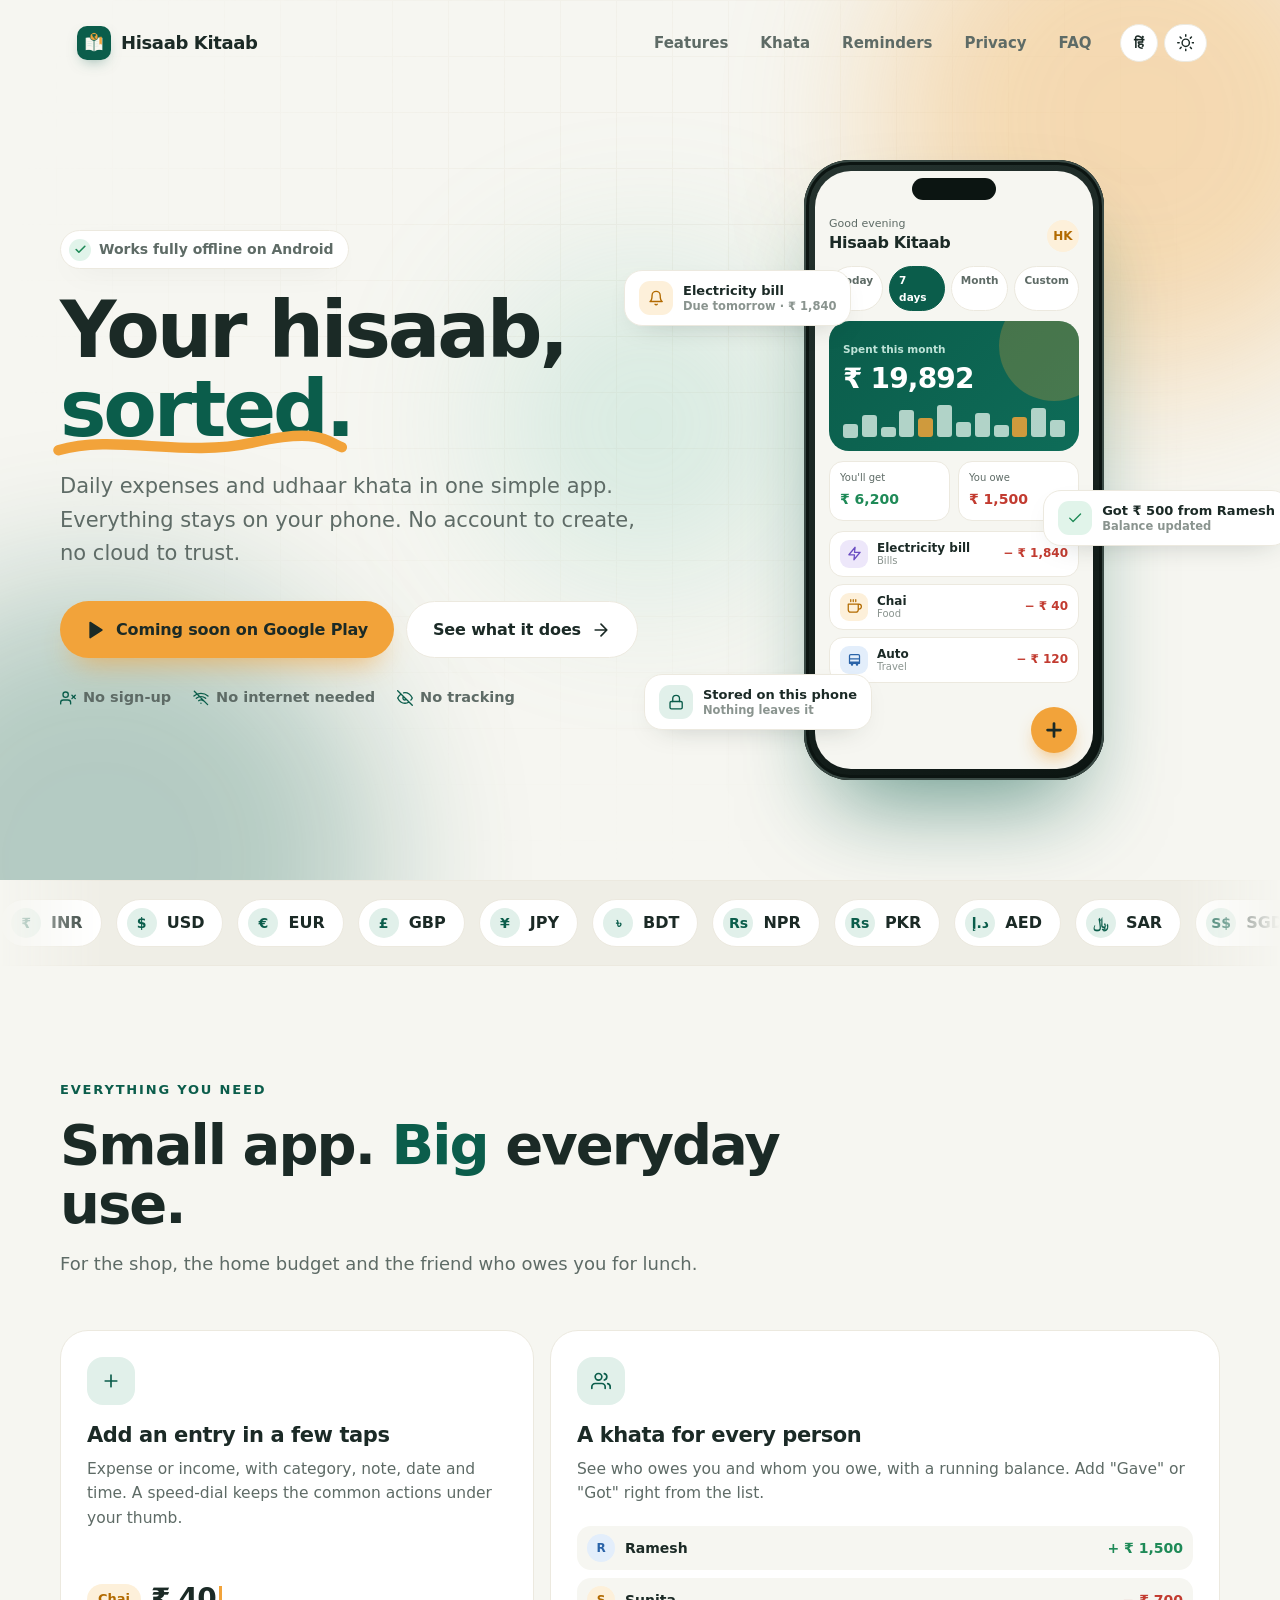
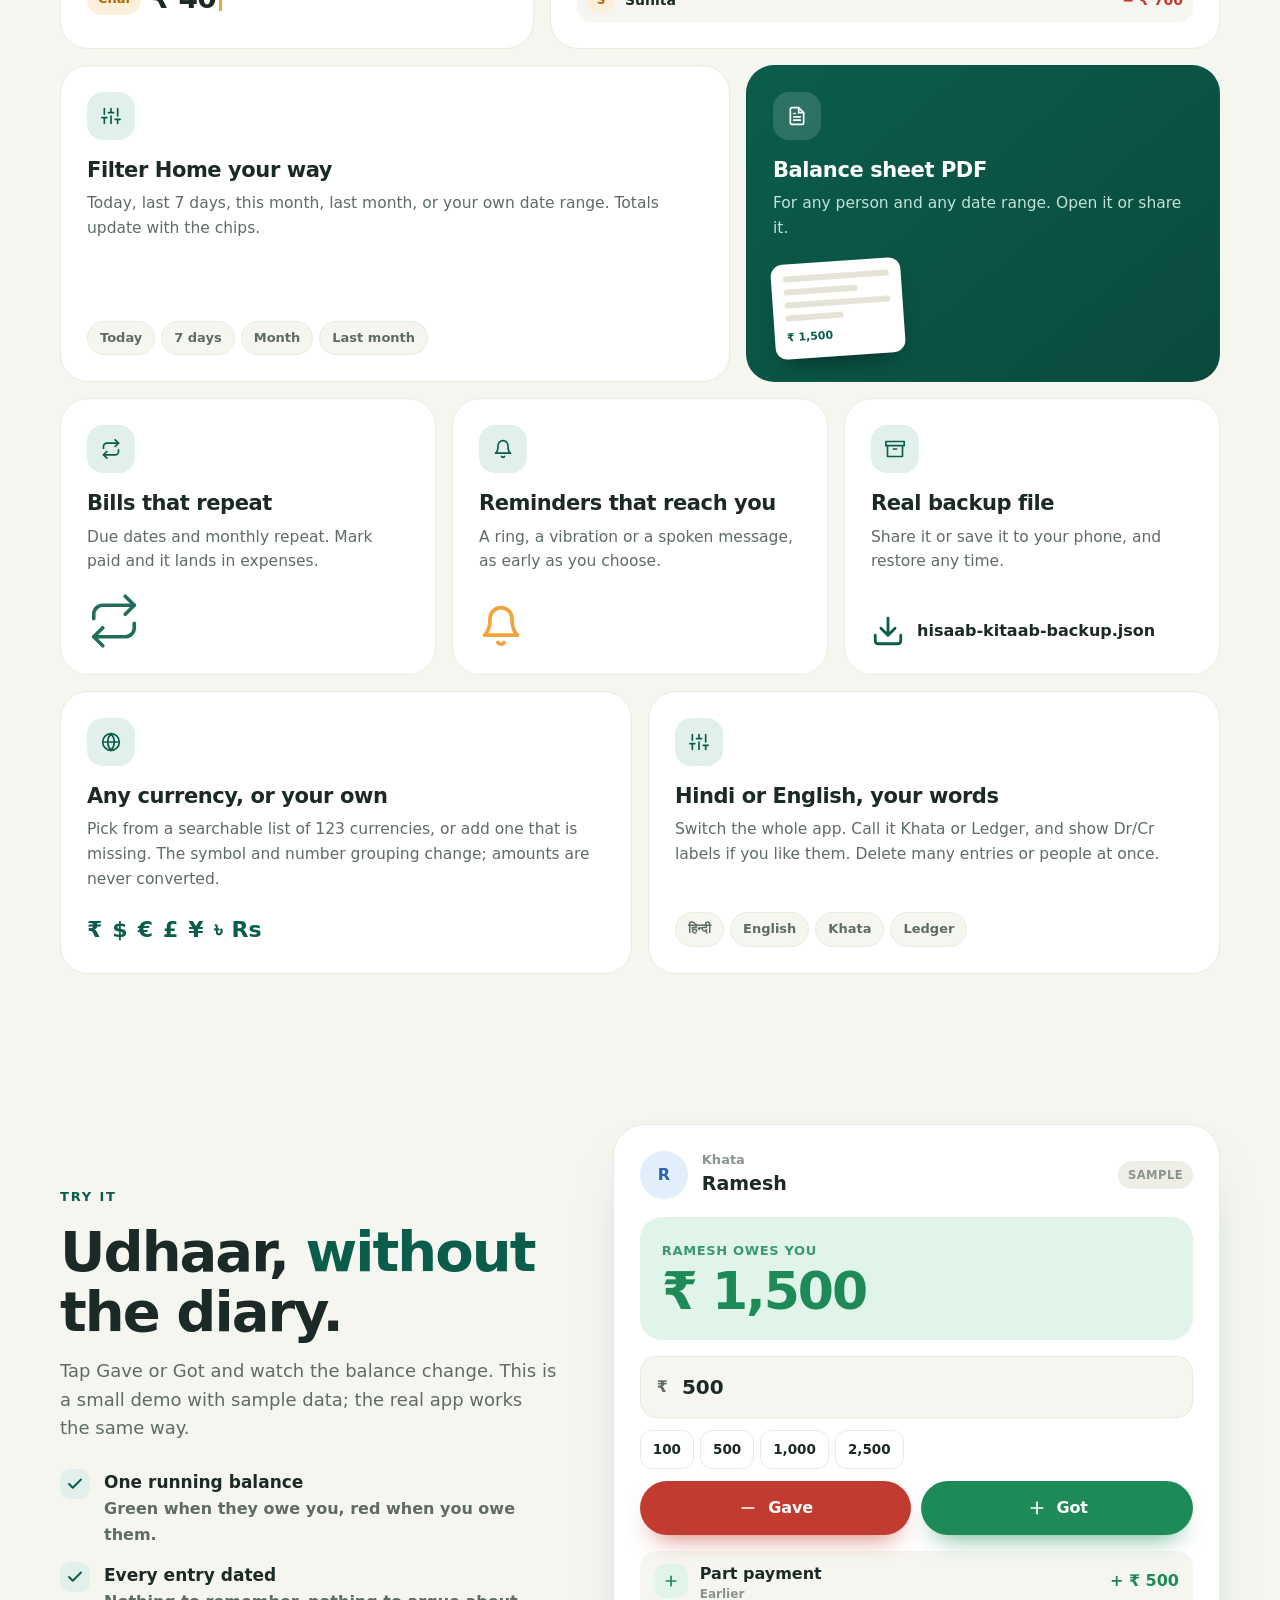
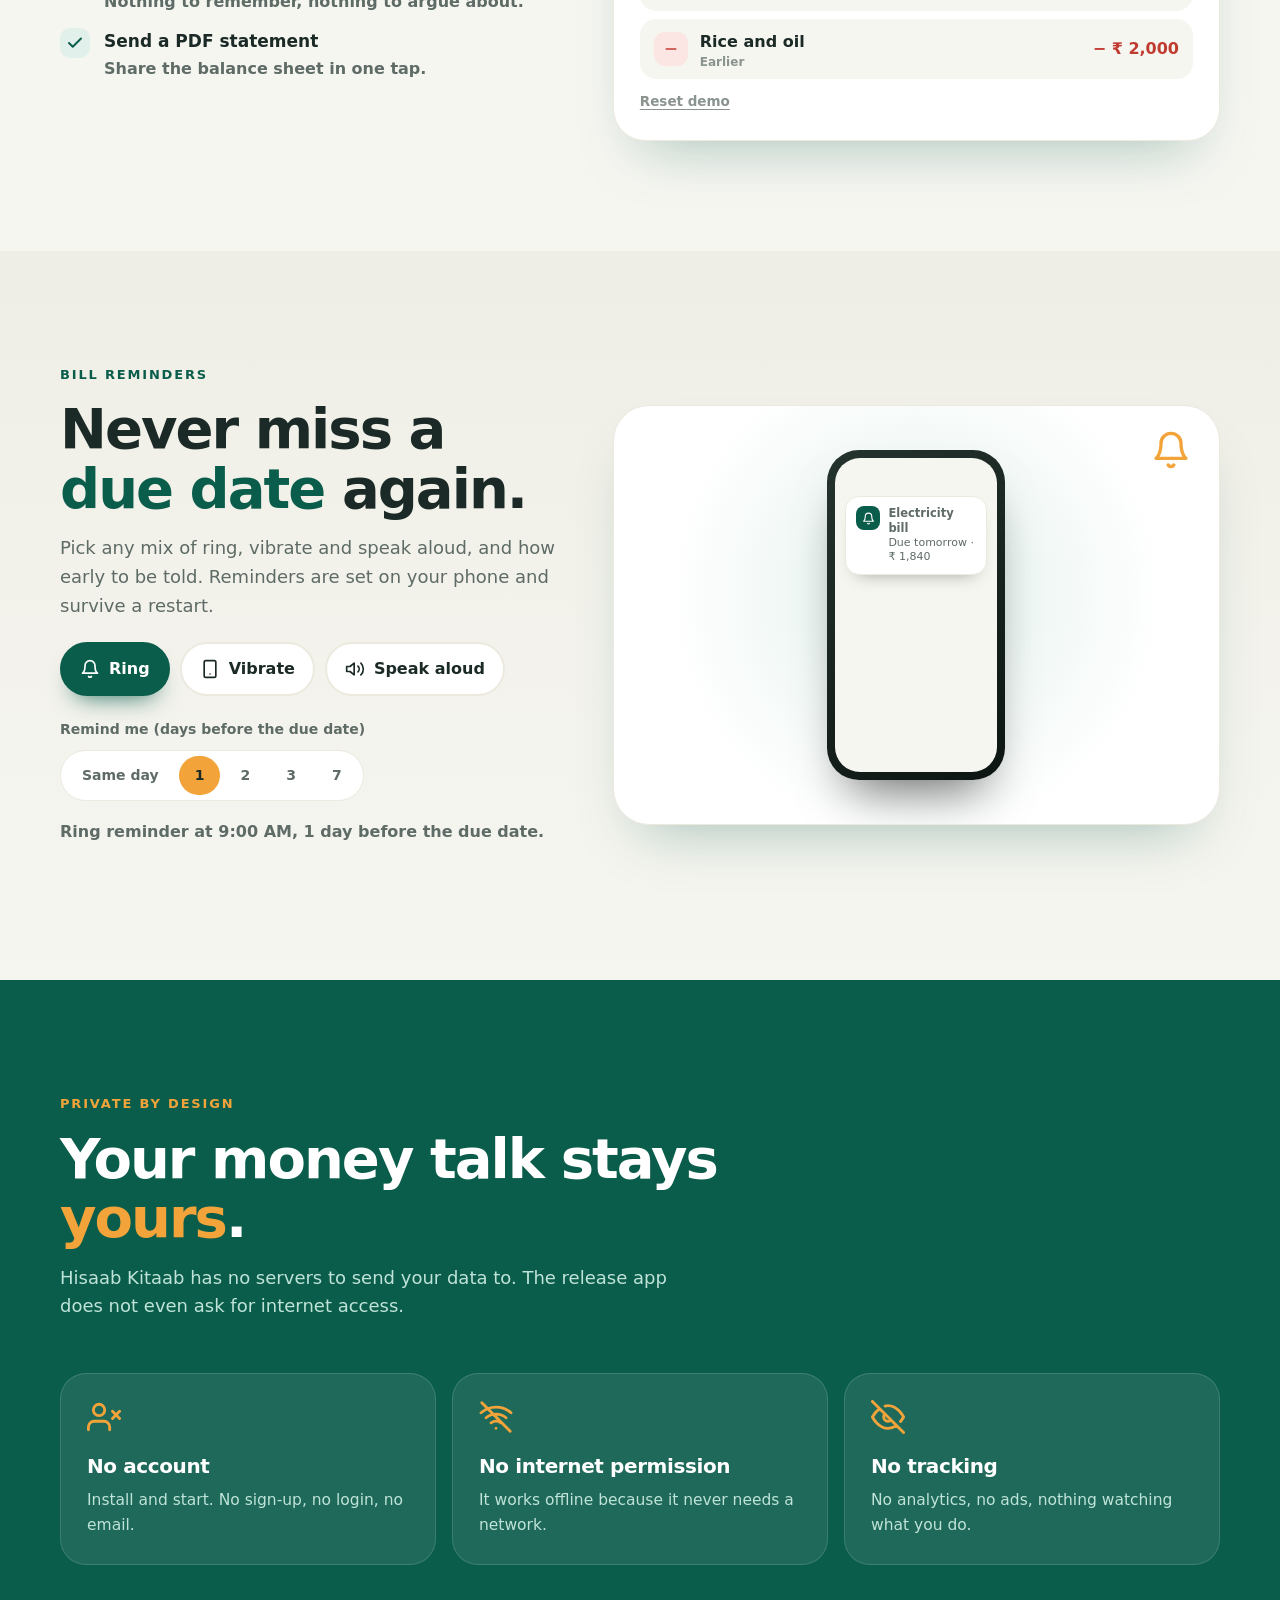
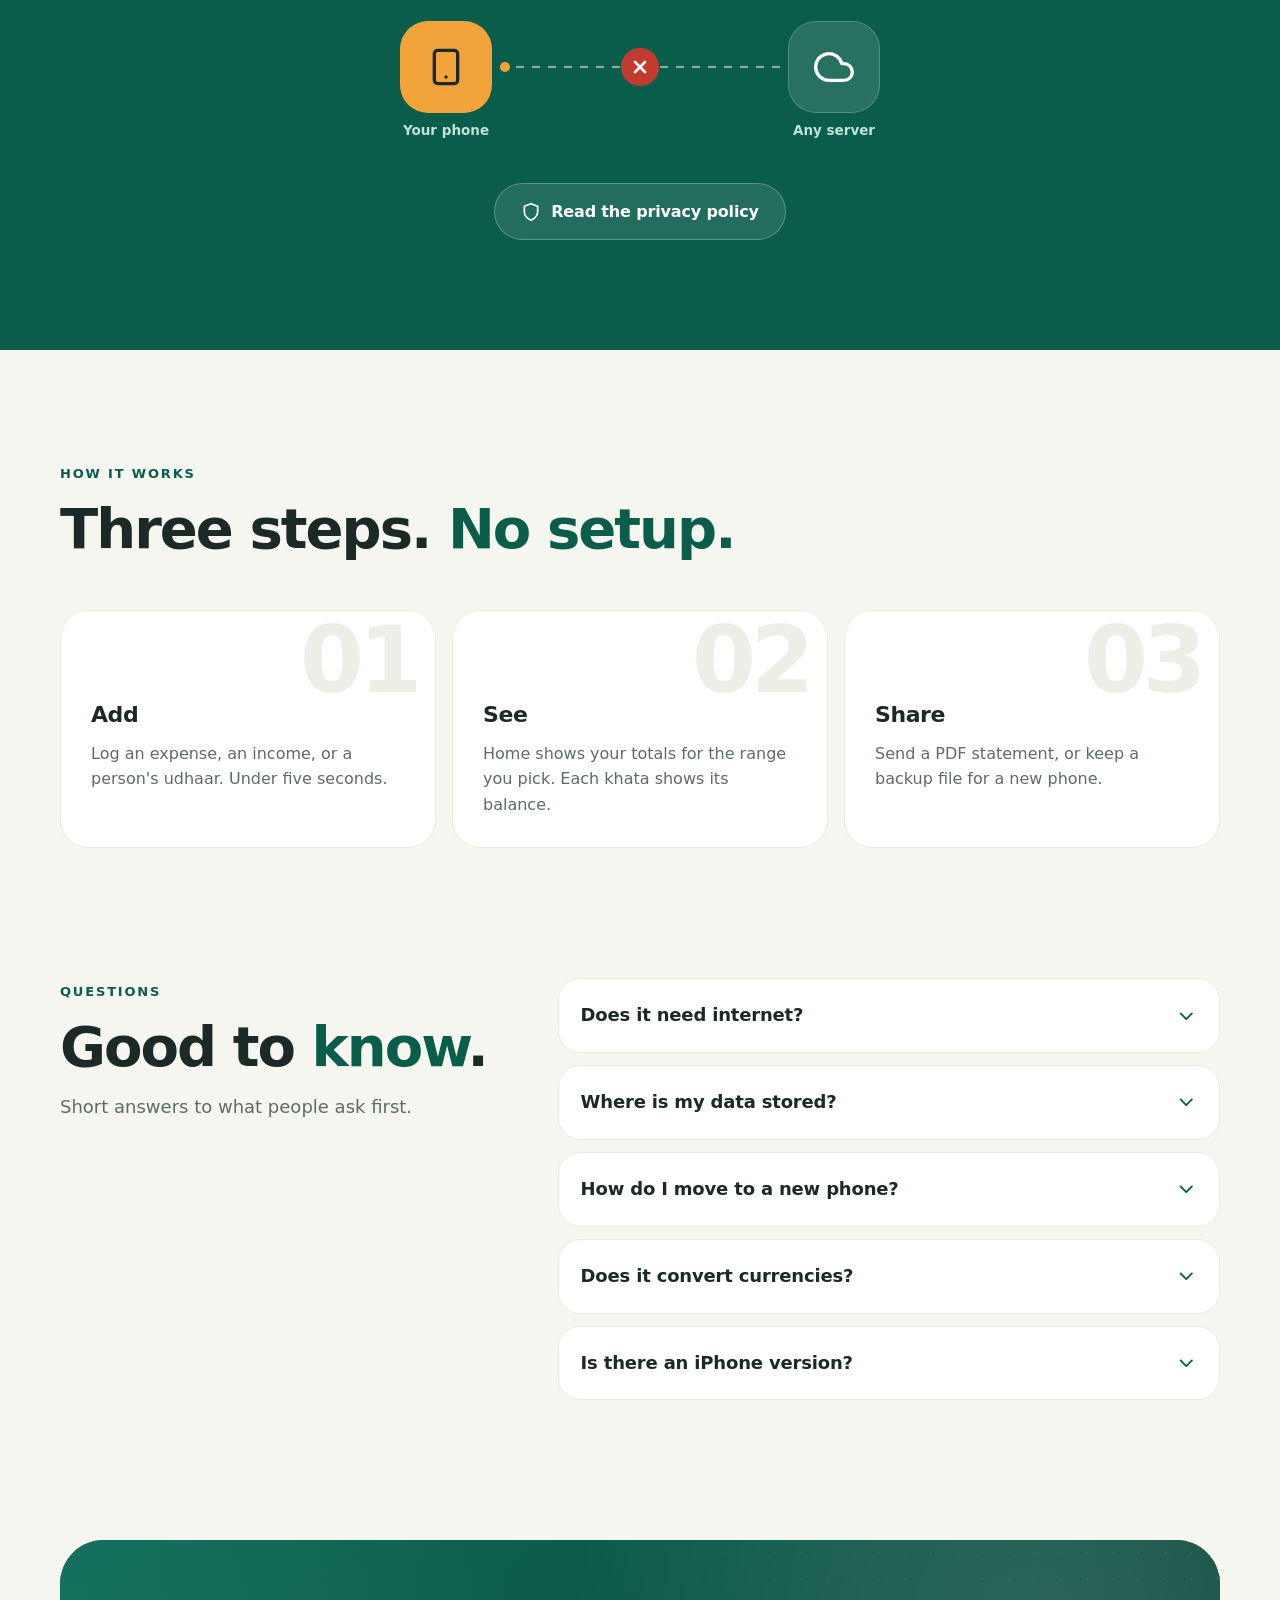
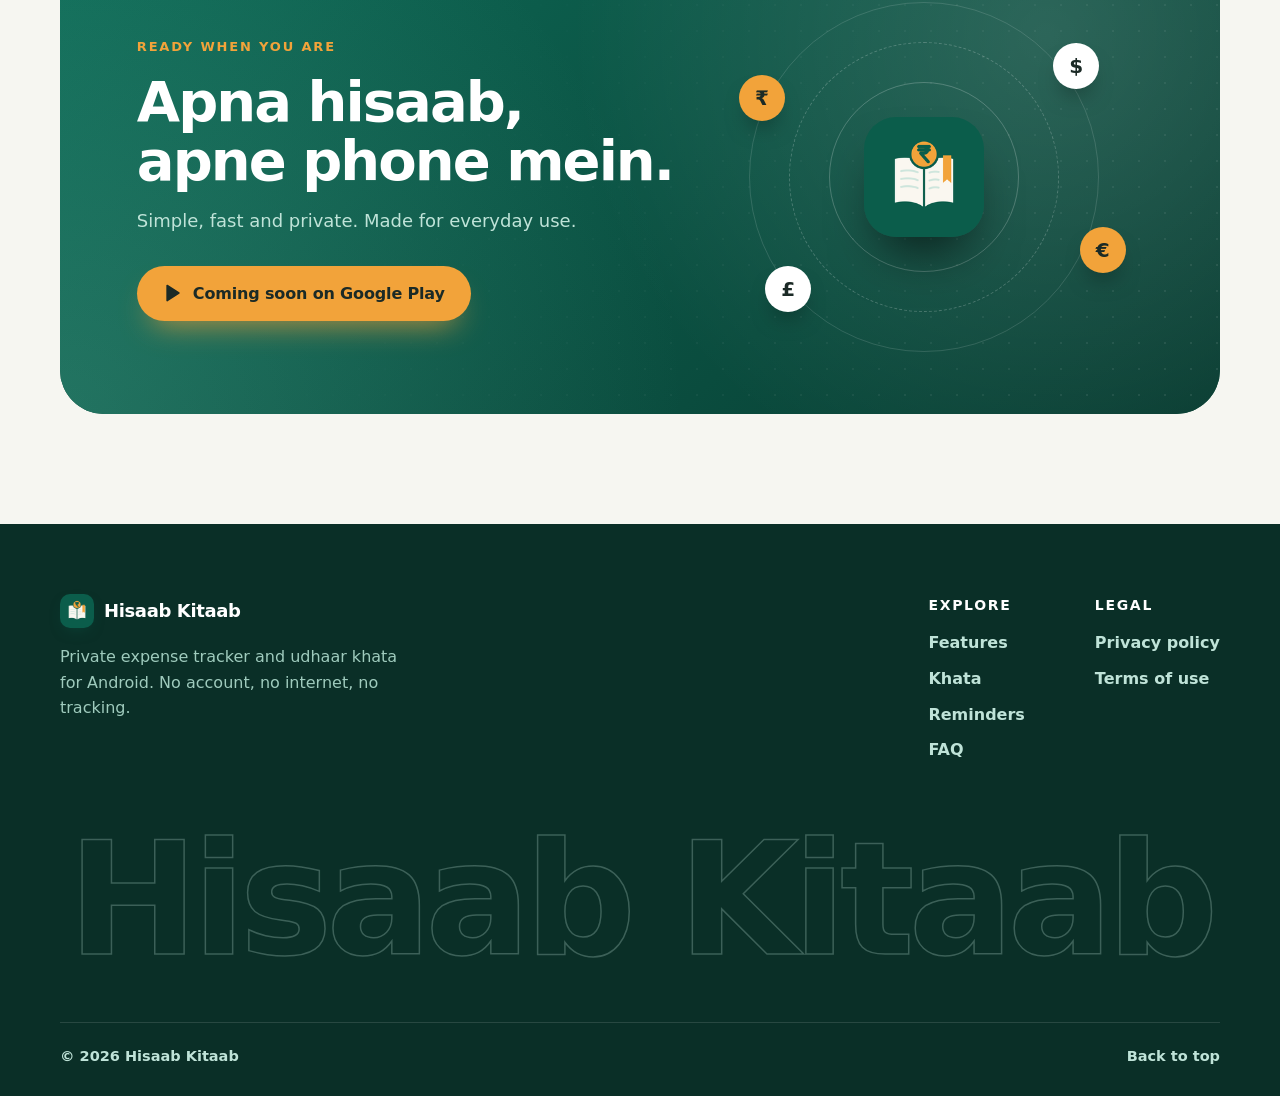
==== commit 384b9b0e: "Fix footer wordmark clipping, add Terms of use page and links Co-Authored-By: Claude Sonnet 5.5 <nor" ====
--- a/index.html
+++ b/index.html
@@ -371,7 +371,7 @@
         <div>
           <b data-i18n="foot_legal">Legal</b>
           <a href="privacy/" data-i18n="nav_priv_full">Privacy policy</a>
-          <a href="#privacy" data-i18n="nav_priv">Privacy</a>
+          <a href="terms/" data-i18n="nav_terms">Terms of use</a>
         </div>
       </nav>
     </div>
--- a/css/style.css
+++ b/css/style.css
@@ -456,7 +456,7 @@
 .foot-cols b { color: #fff; font-size: 14px; letter-spacing: 0.12em; text-transform: uppercase; margin-bottom: 4px; }
 .foot-cols a { color: #bfe3d8; font-weight: 600; transition: color 0.25s, transform 0.25s var(--ease); width: fit-content; }
 .foot-cols a:hover { color: var(--saffron); transform: translateX(4px); }
-.foot-word { margin: 44px 0 -0.22em; font-size: clamp(44px, 12.2vw, 172px); font-weight: 900; letter-spacing: -0.05em; line-height: 1; white-space: nowrap; text-align: center; color: transparent; -webkit-text-stroke: 1.5px rgba(191, 227, 216, 0.28); user-select: none; }
+.foot-word { margin: 44px 0 18px; font-size: clamp(44px, 12.2vw, 172px); font-weight: 900; letter-spacing: -0.04em; line-height: 1.2; padding-bottom: 0.06em; white-space: nowrap; text-align: center; color: transparent; -webkit-text-stroke: 1.5px rgba(191, 227, 216, 0.28); user-select: none; }
 .foot-bot { position: relative; z-index: 1; display: flex; justify-content: space-between; gap: 16px; flex-wrap: wrap; padding: 22px 0 28px; border-top: 1px solid rgba(255, 255, 255, 0.12); font-weight: 600; font-size: 14.5px; background: #0a2f27; }
 .foot-bot a:hover { color: var(--saffron); }
 @media (max-width: 980px) {
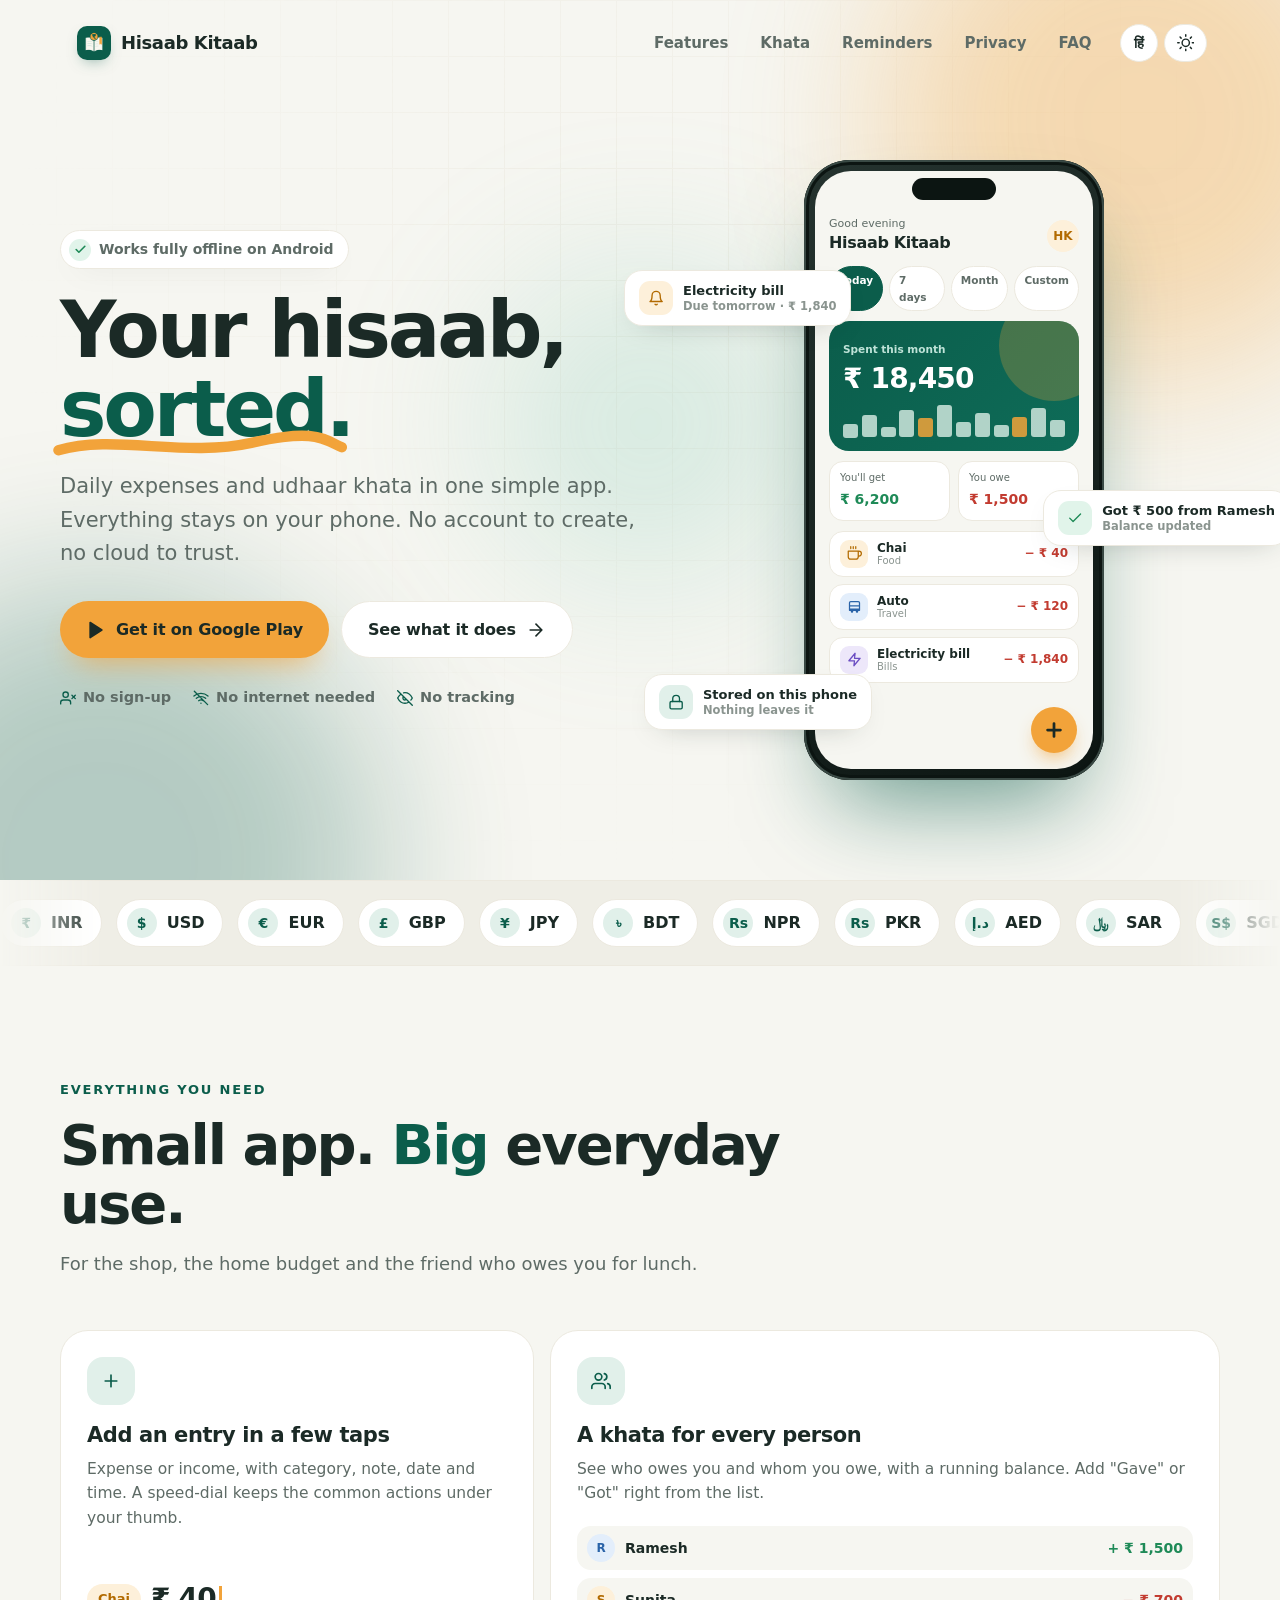
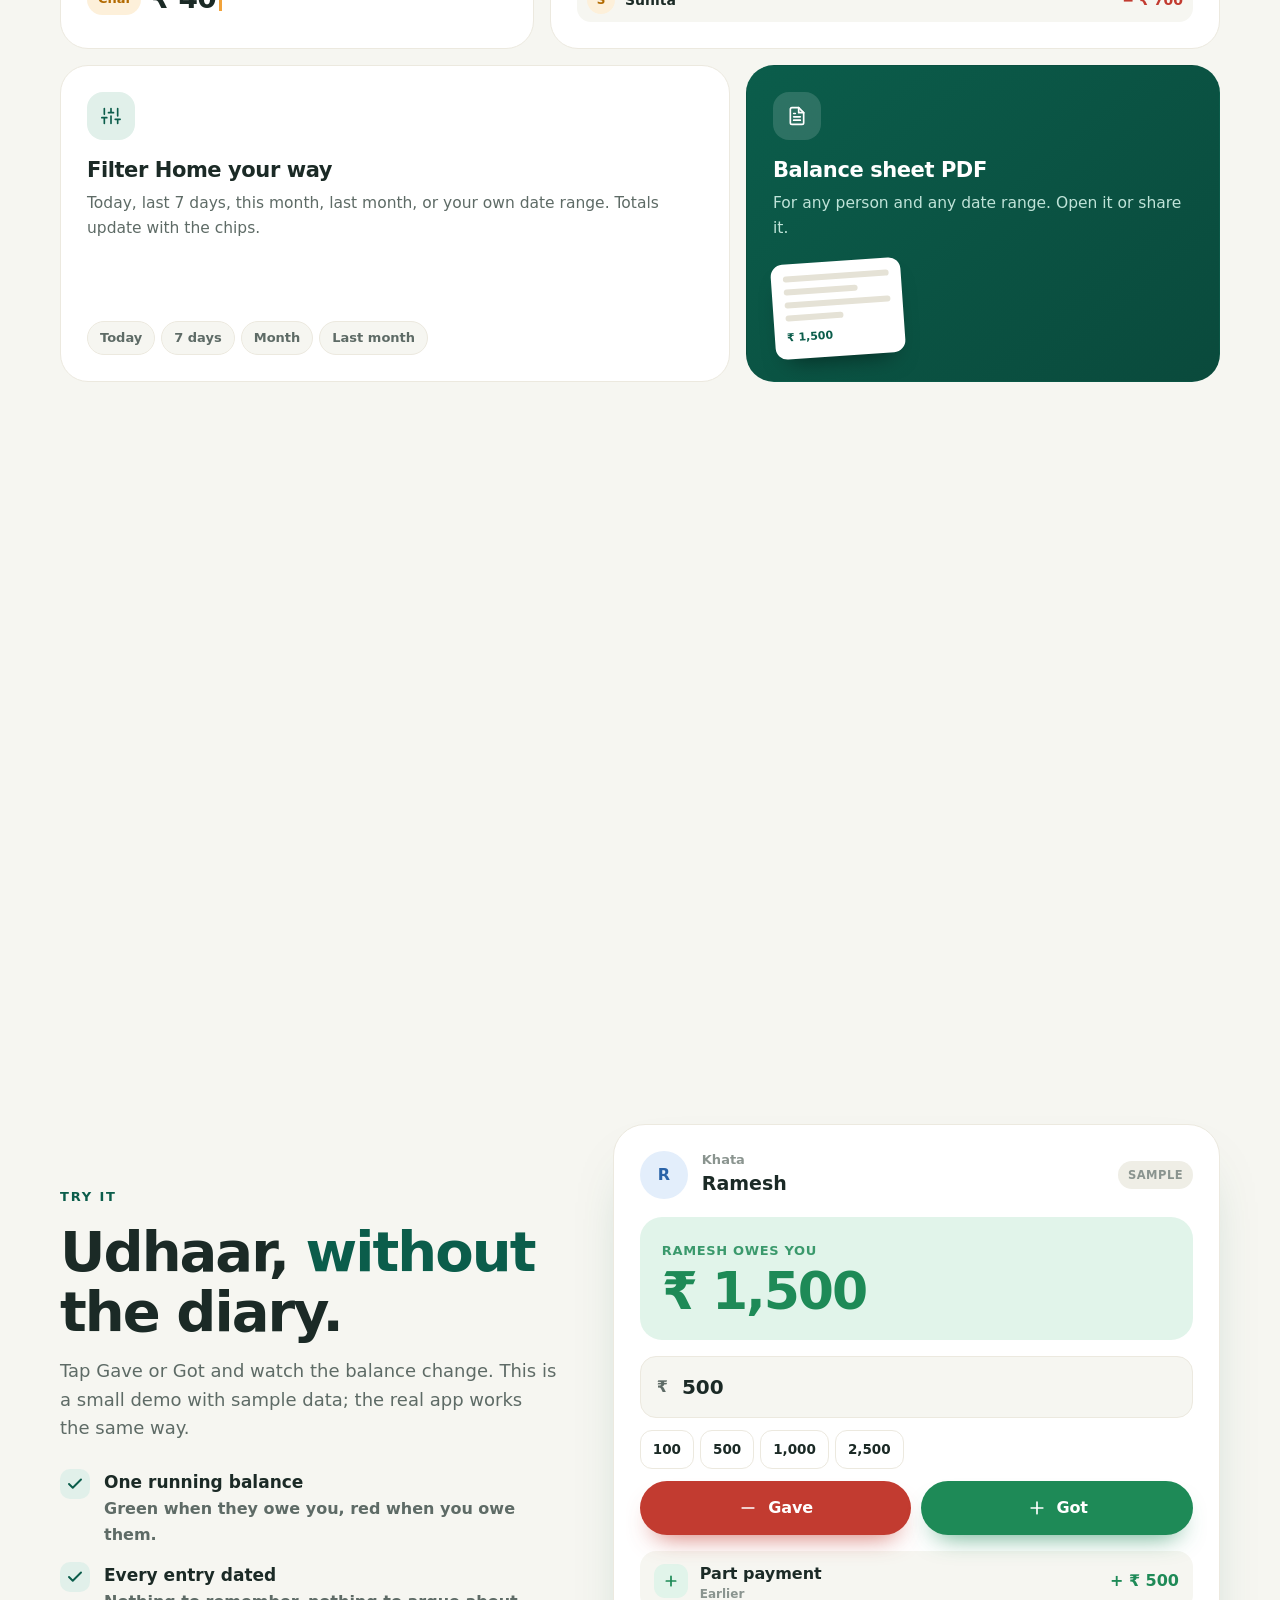
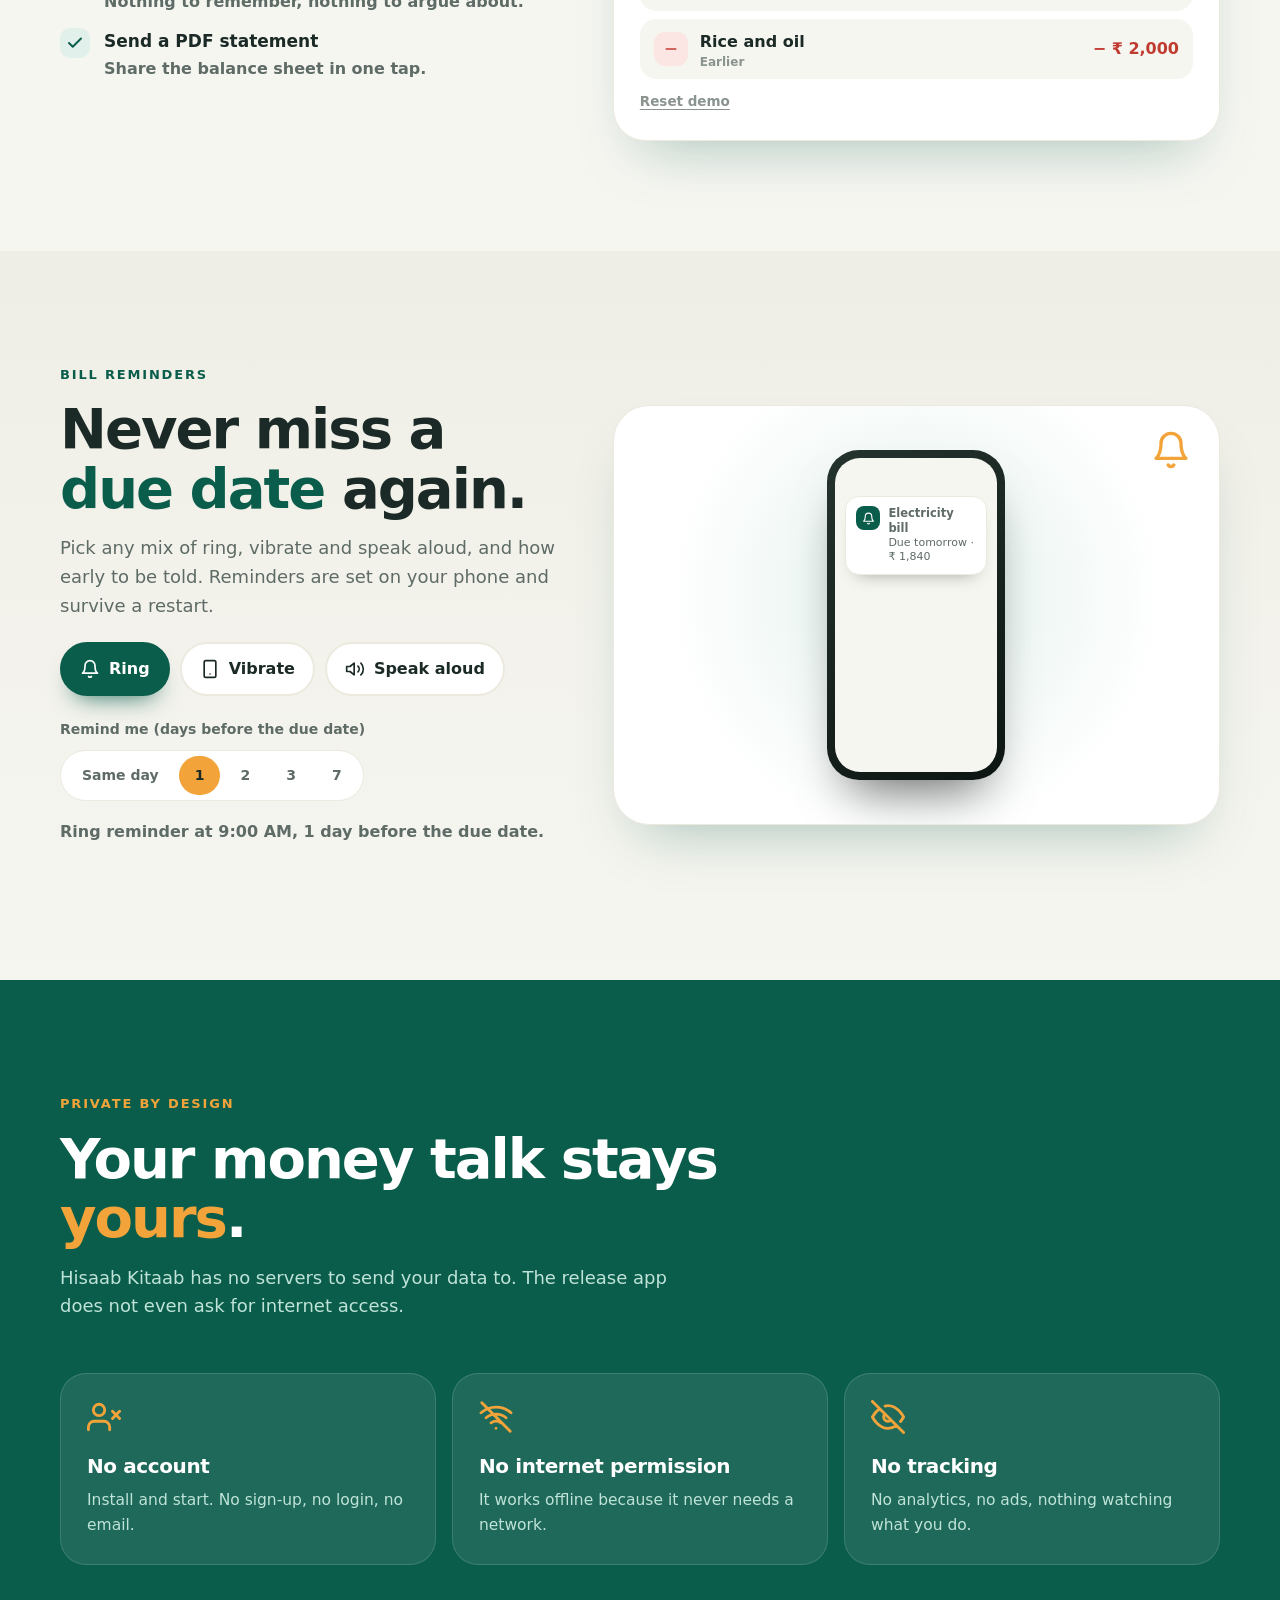
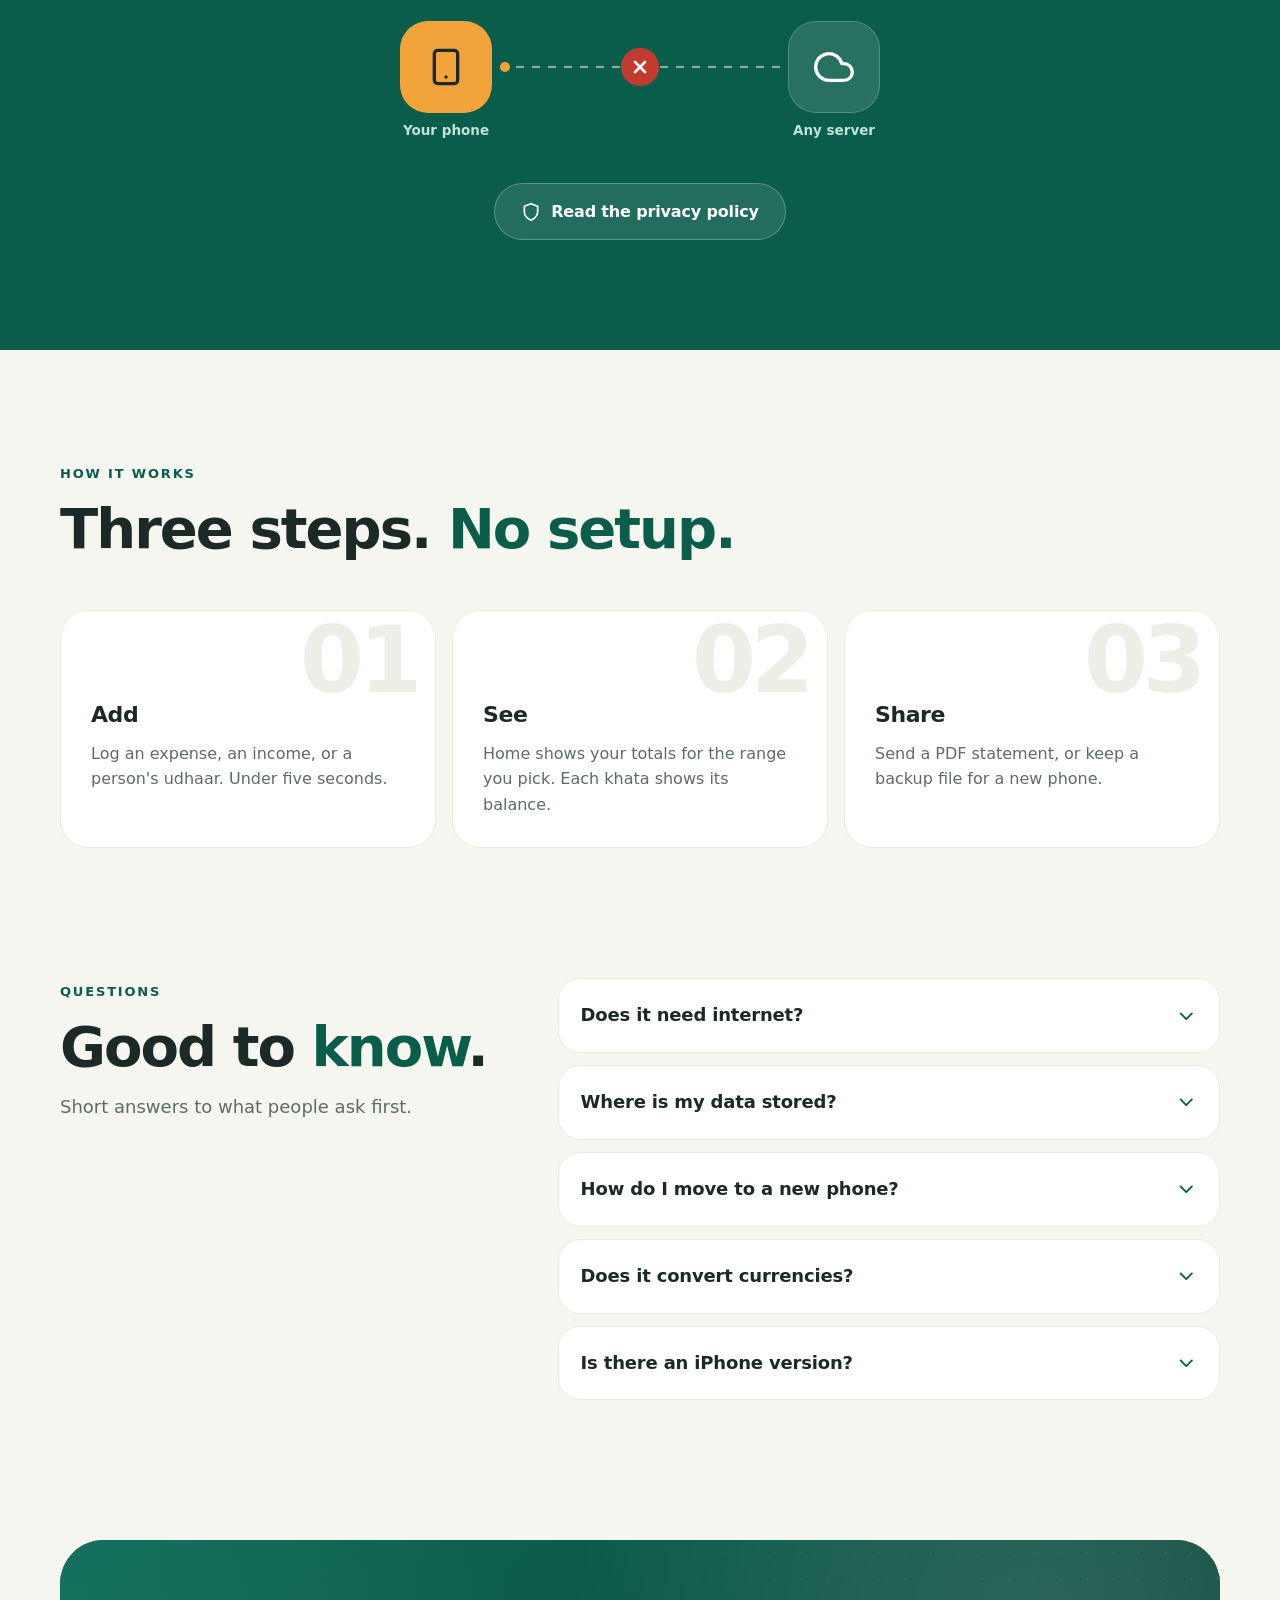
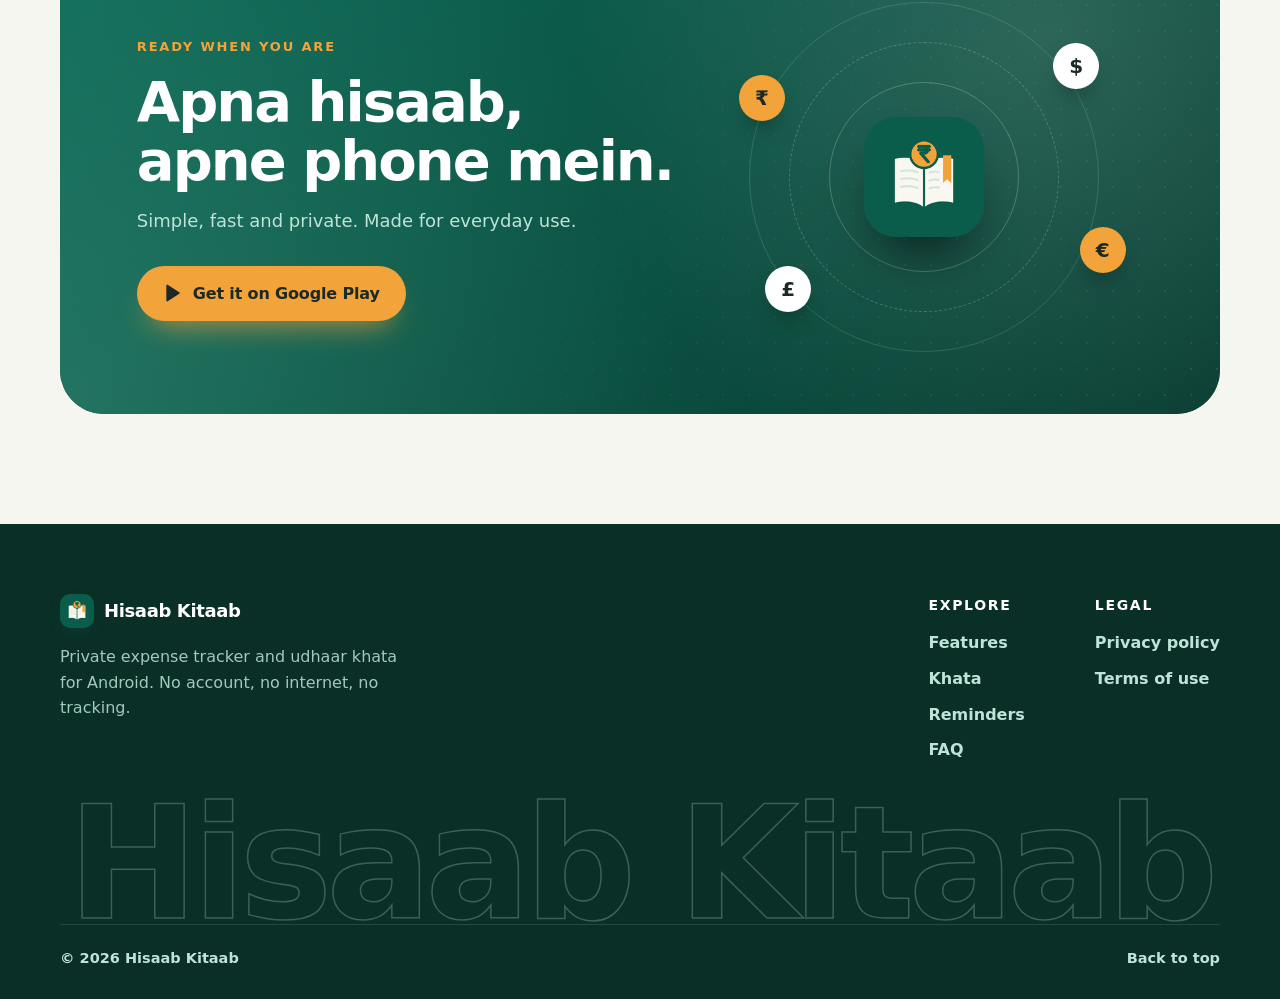
==== commit 9e89874f: "Play buttons say Get it on Google Play (link to be added) Co-Authored-By: Claude Sonnet 5.5 <noreply" ====
--- a/index.html
+++ b/index.html
@@ -92,7 +92,7 @@
       <h1 class="rv" style="--d:.08s"><span data-i18n="h1a">Your hisaab,</span><br><span class="hl"><span data-i18n="h1b">sorted.</span><svg viewBox="0 0 200 20" preserveAspectRatio="none" aria-hidden="true"><path d="M3 13 C 40 2, 90 18, 135 8 S 185 6, 197 11"/></svg></span></h1>
       <p class="lead rv" style="--d:.16s" data-i18n="lead">Daily expenses and udhaar khata in one simple app. Everything stays on your phone. No account to create, no cloud to trust.</p>
       <div class="cta rv" style="--d:.24s">
-        <a class="btn saffron" id="playBtn" href="#" aria-disabled="true"><svg class="ico"><use href="#i-play"/></svg><span id="playTxt" data-i18n="play_soon">Coming soon on Google Play</span></a>
+        <a class="btn saffron" id="playBtn" href="#" aria-disabled="true"><svg class="ico"><use href="#i-play"/></svg><span id="playTxt" data-i18n="play_get">Get it on Google Play</span></a>
         <a class="btn ghost" href="#features"><span data-i18n="see">See what it does</span><svg class="ico"><use href="#i-arrow"/></svg></a>
       </div>
       <div class="trust rv" style="--d:.32s">
@@ -341,7 +341,7 @@
         <span class="kicker" data-i18n="fin_k">Ready when you are</span>
         <h2 data-i18n="fin_h">Apna hisaab, apne phone mein.</h2>
         <p data-i18n="fin_p">Simple, fast and private. Made for everyday use.</p>
-        <div class="cta"><a class="btn saffron" id="playBtn2" href="#" aria-disabled="true"><svg class="ico"><use href="#i-play"/></svg><span id="playTxt2" data-i18n="play_soon">Coming soon on Google Play</span></a></div>
+        <div class="cta"><a class="btn saffron" id="playBtn2" href="#" aria-disabled="true"><svg class="ico"><use href="#i-play"/></svg><span id="playTxt2" data-i18n="play_get">Get it on Google Play</span></a></div>
       </div>
       <div class="fc-art" aria-hidden="true">
         <i class="ring r1"></i><i class="ring r2"></i><i class="ring r3"></i>
--- a/css/style.css
+++ b/css/style.css
@@ -456,8 +456,9 @@
 .foot-cols b { color: #fff; font-size: 14px; letter-spacing: 0.12em; text-transform: uppercase; margin-bottom: 4px; }
 .foot-cols a { color: #bfe3d8; font-weight: 600; transition: color 0.25s, transform 0.25s var(--ease); width: fit-content; }
 .foot-cols a:hover { color: var(--saffron); transform: translateX(4px); }
-.foot-word { margin: 44px 0 18px; font-size: clamp(44px, 12.2vw, 172px); font-weight: 900; letter-spacing: -0.04em; line-height: 1.2; padding-bottom: 0.06em; white-space: nowrap; text-align: center; color: transparent; -webkit-text-stroke: 1.5px rgba(191, 227, 216, 0.28); user-select: none; }
-.foot-bot { position: relative; z-index: 1; display: flex; justify-content: space-between; gap: 16px; flex-wrap: wrap; padding: 22px 0 28px; border-top: 1px solid rgba(255, 255, 255, 0.12); font-weight: 600; font-size: 14.5px; background: #0a2f27; }
+.foot-word { margin: 44px 0 0; font-size: clamp(44px, 12.2vw, 172px); font-weight: 900; letter-spacing: -0.04em; line-height: 1; white-space: nowrap; text-align: center; color: transparent; -webkit-text-stroke: 1.5px rgba(191, 227, 216, 0.28); user-select: none; text-box-trim: trim-both; text-box-edge: cap alphabetic; }
+@supports not (text-box-trim: trim-both) { .foot-word { line-height: 0.74; margin-bottom: 2px; } }
+.foot-bot { position: relative; z-index: 1; display: flex; justify-content: space-between; gap: 16px; flex-wrap: wrap; padding: 22px 0 28px; border-top: 1px solid rgba(255, 255, 255, 0.12); font-weight: 600; font-size: 14.5px; }
 .foot-bot a:hover { color: var(--saffron); }
 @media (max-width: 980px) {
   .faq-grid { grid-template-columns: 1fr; gap: 30px; }
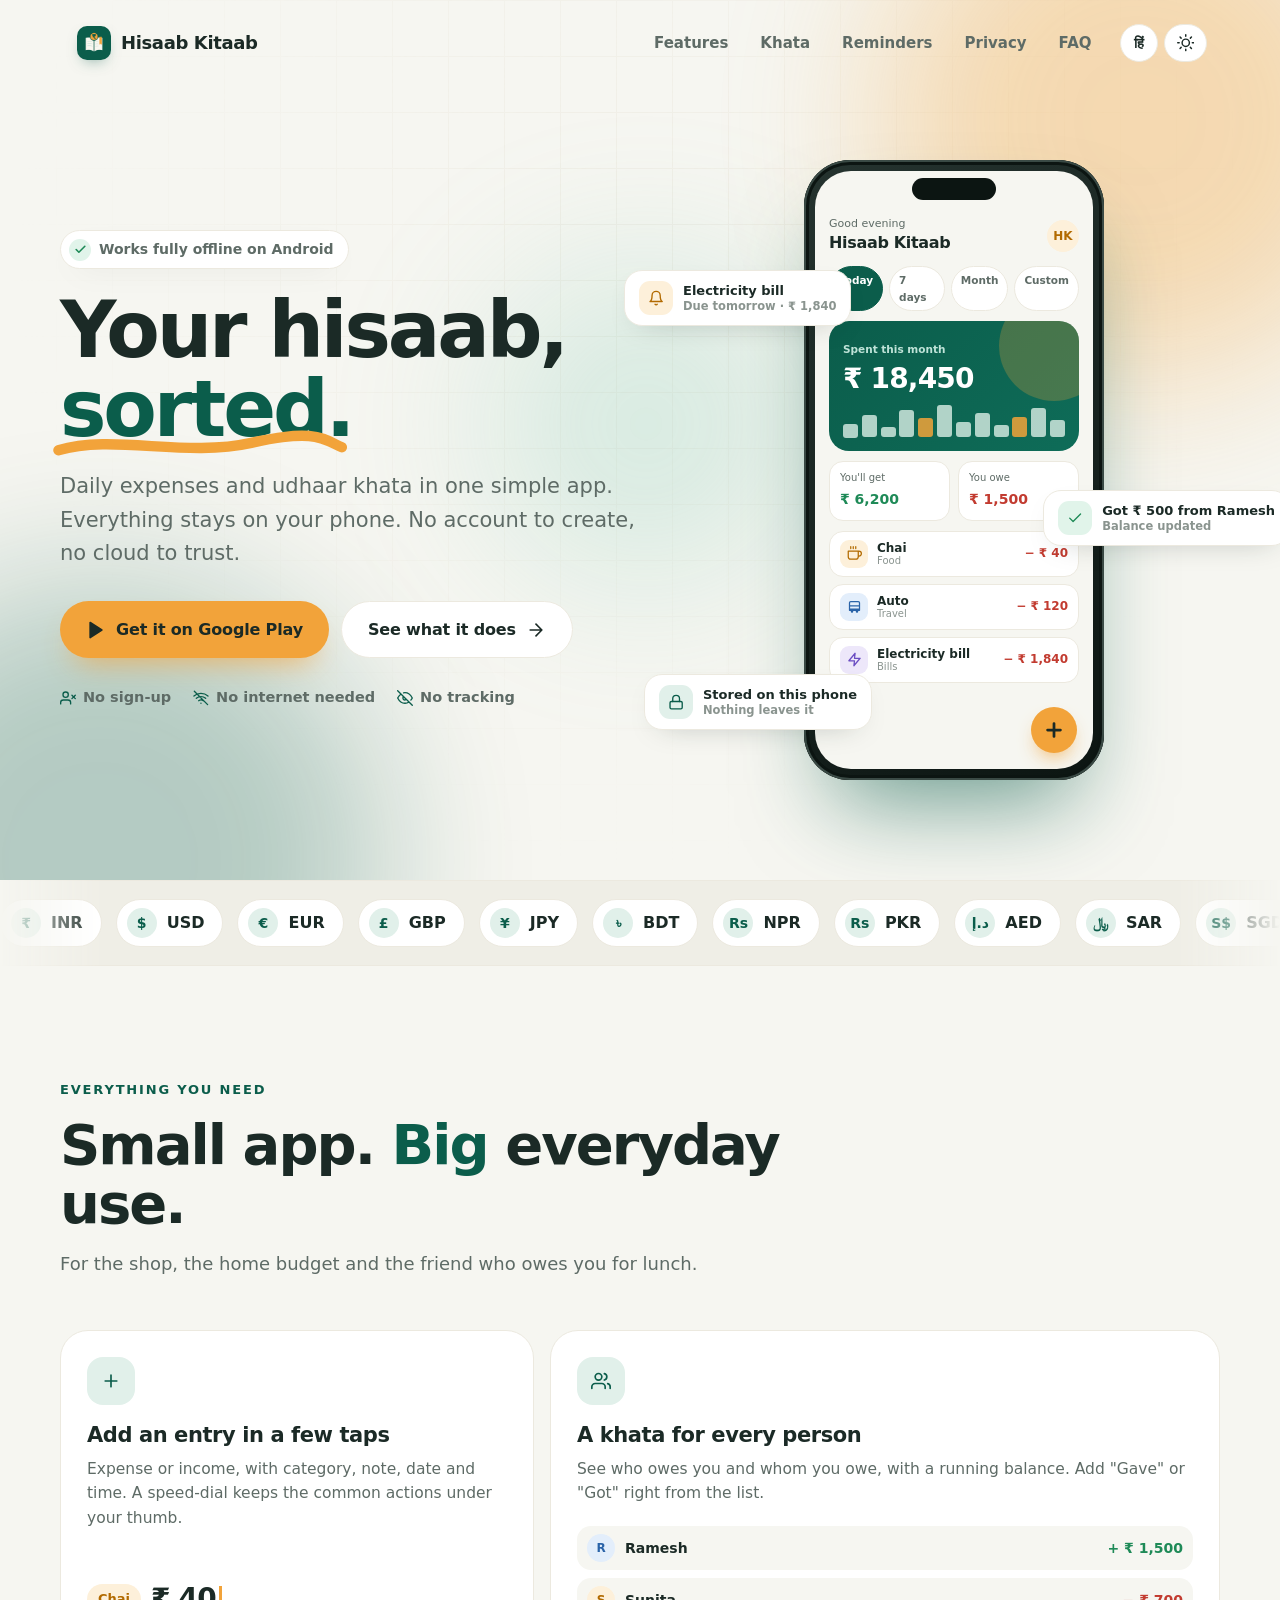
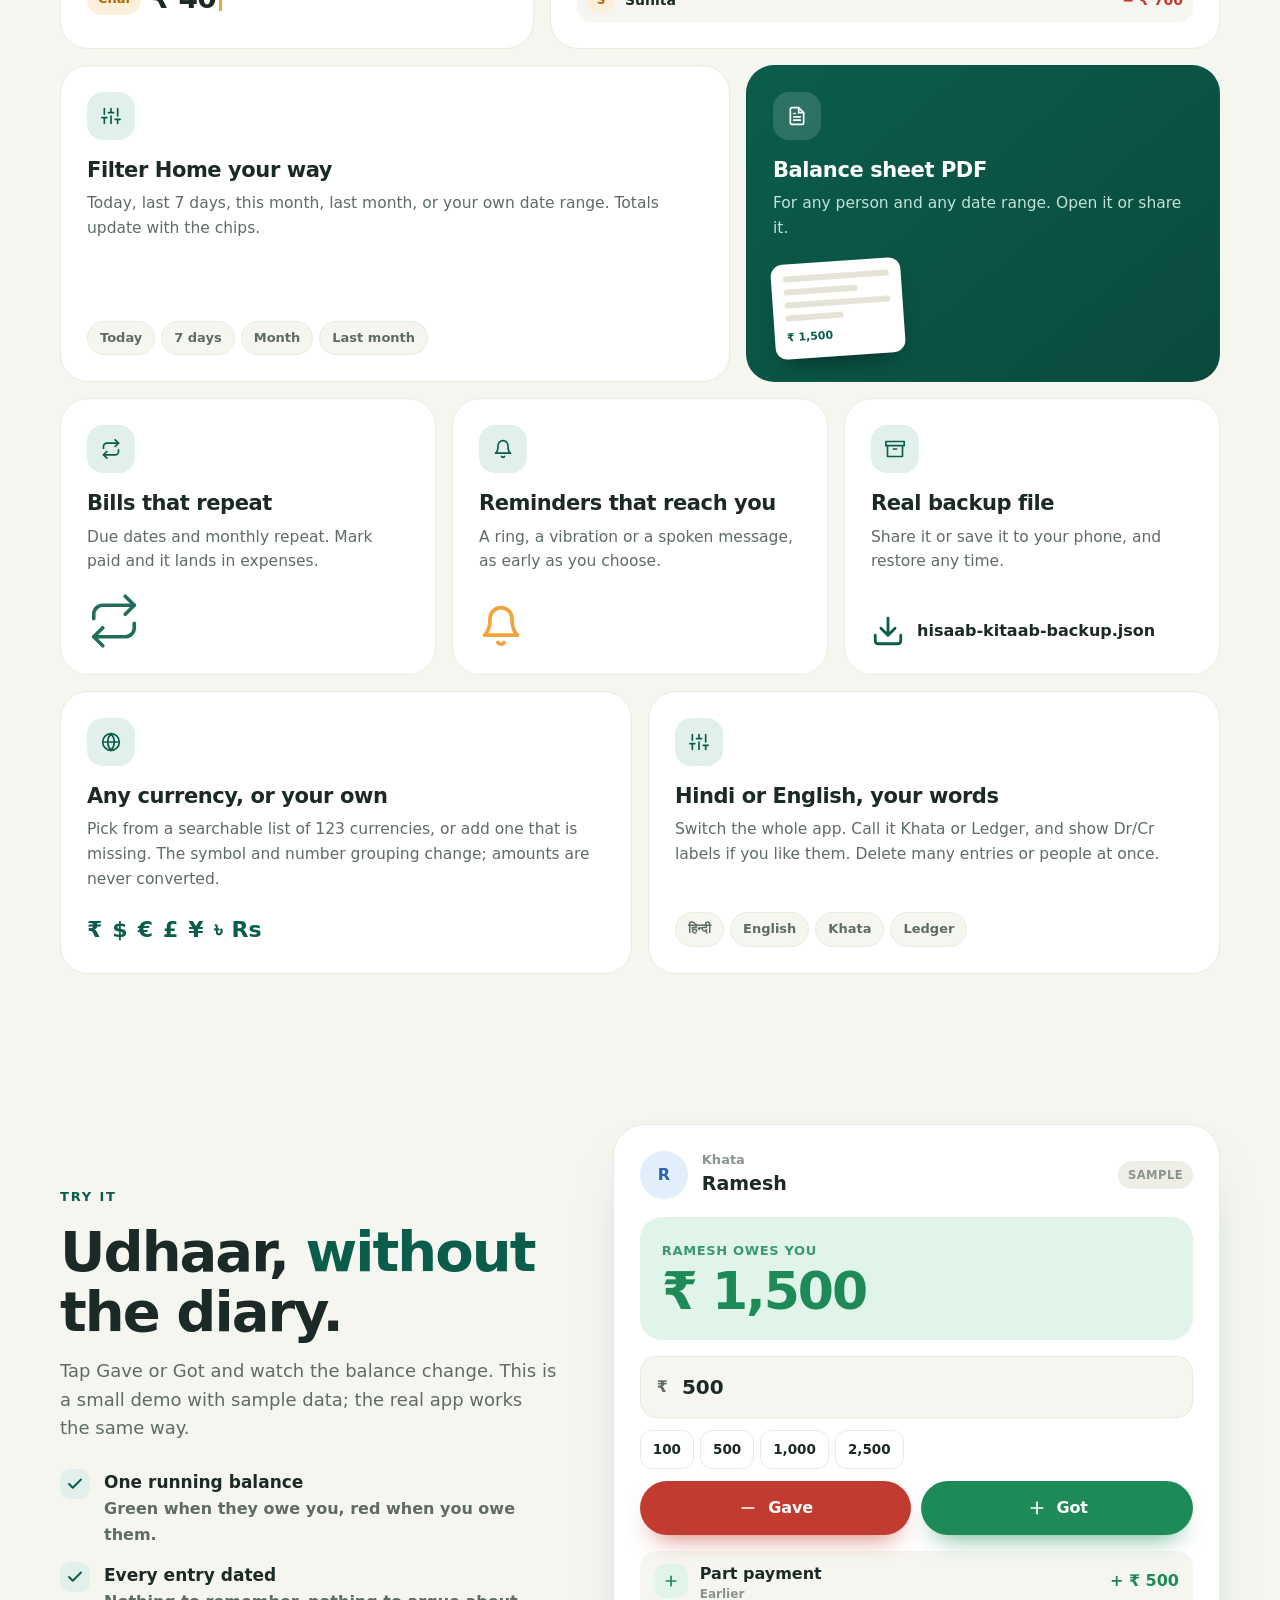
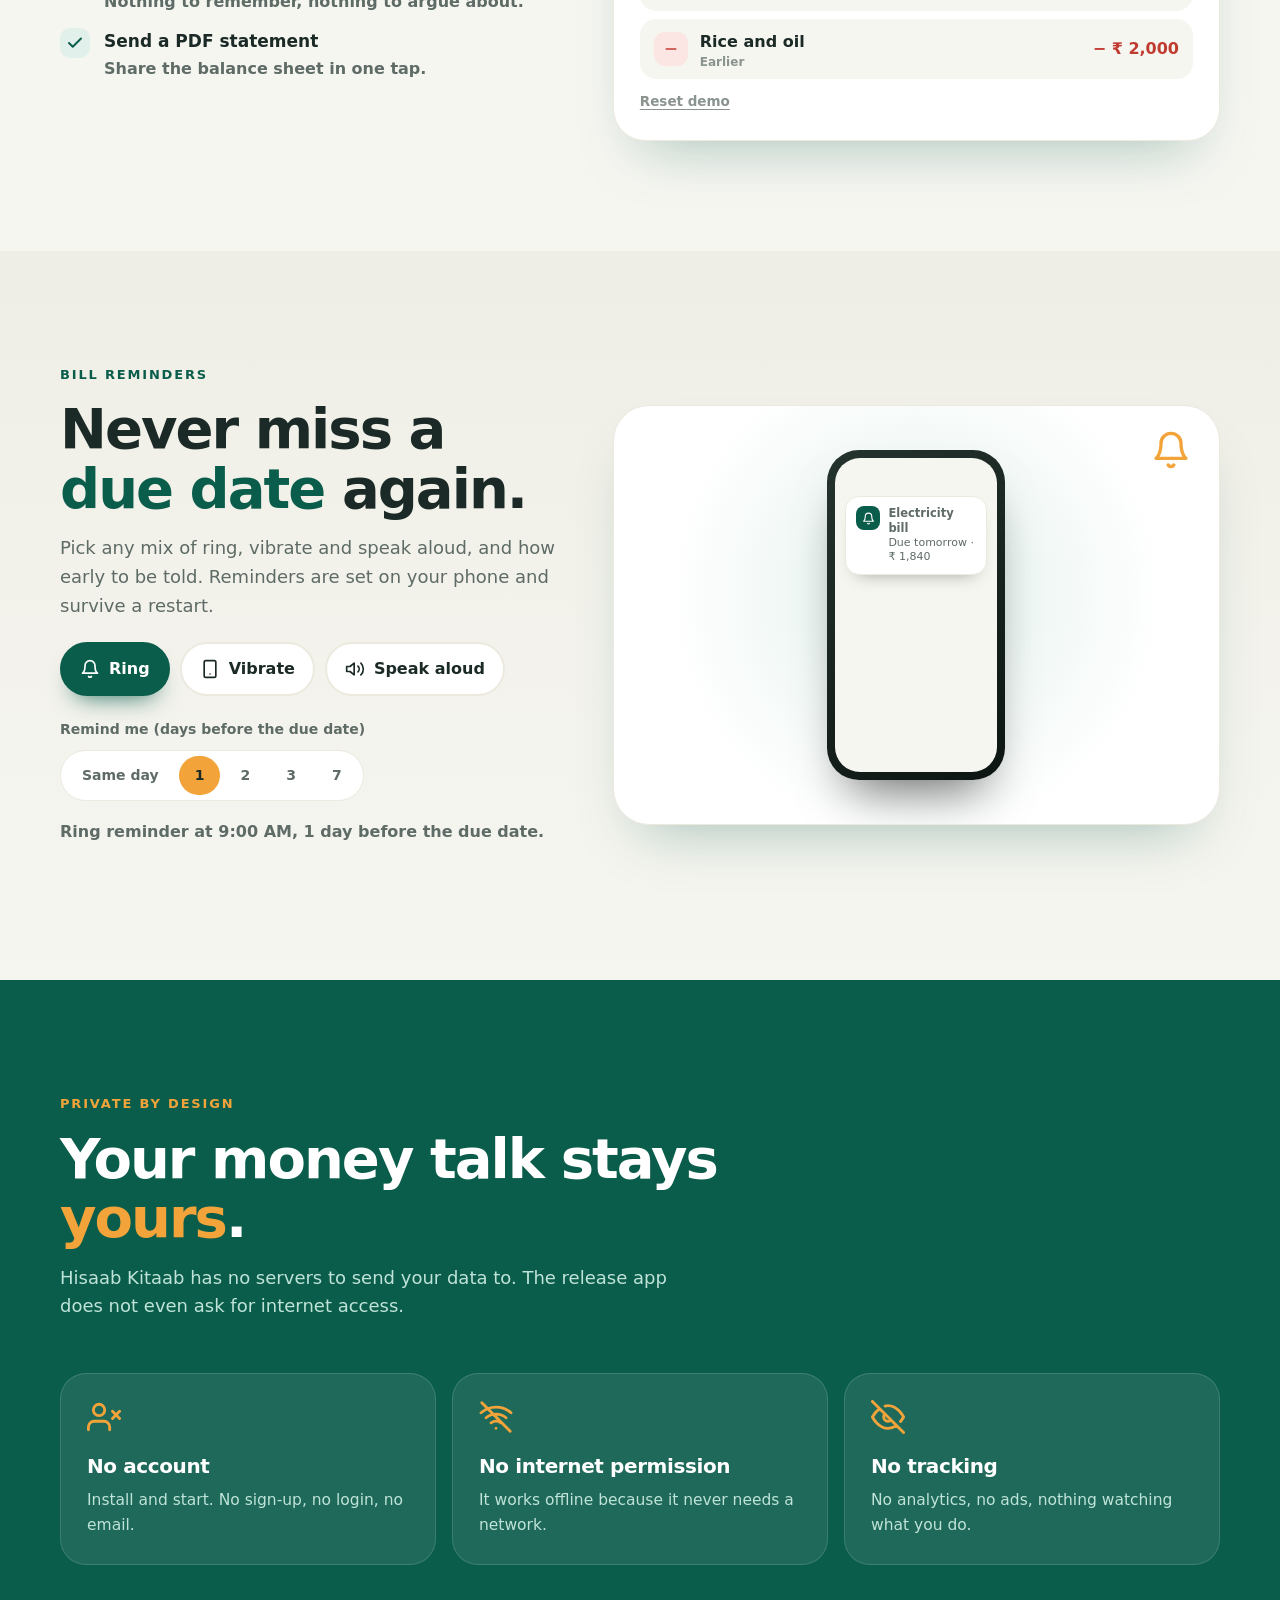
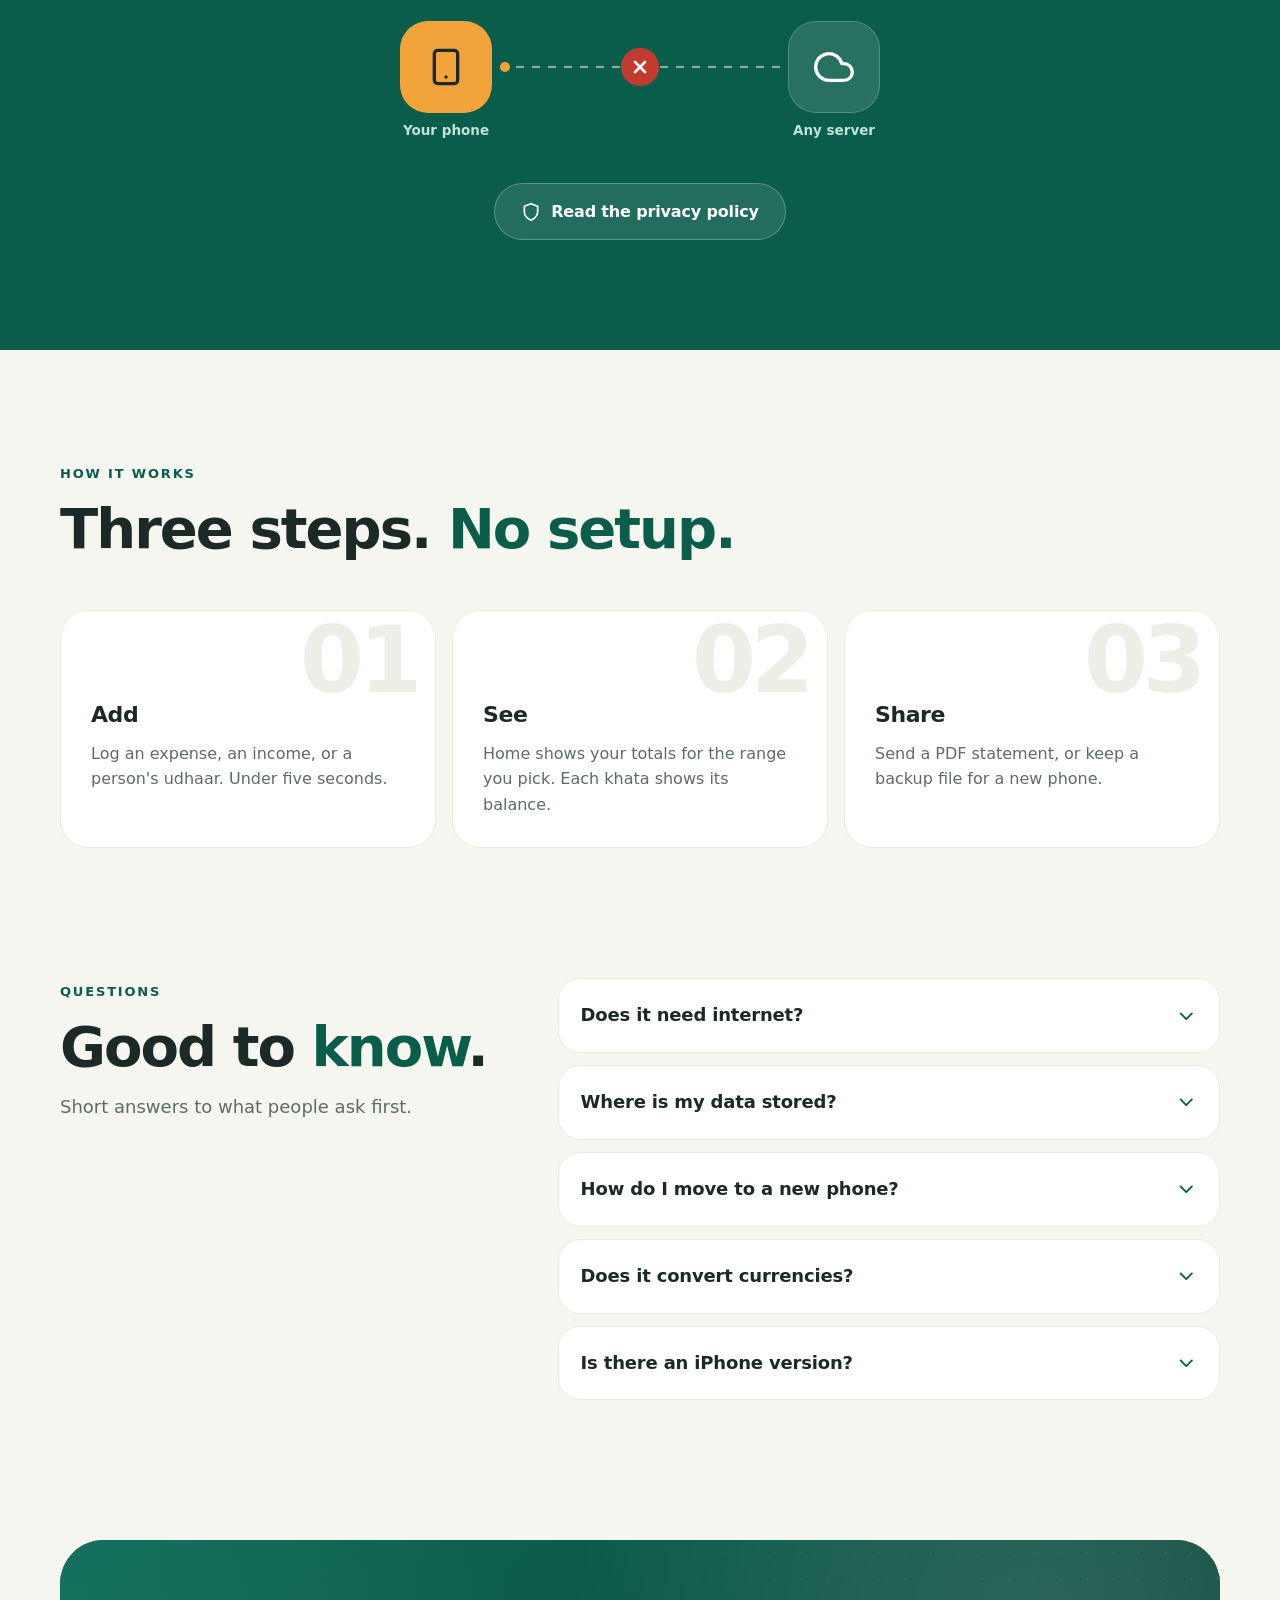
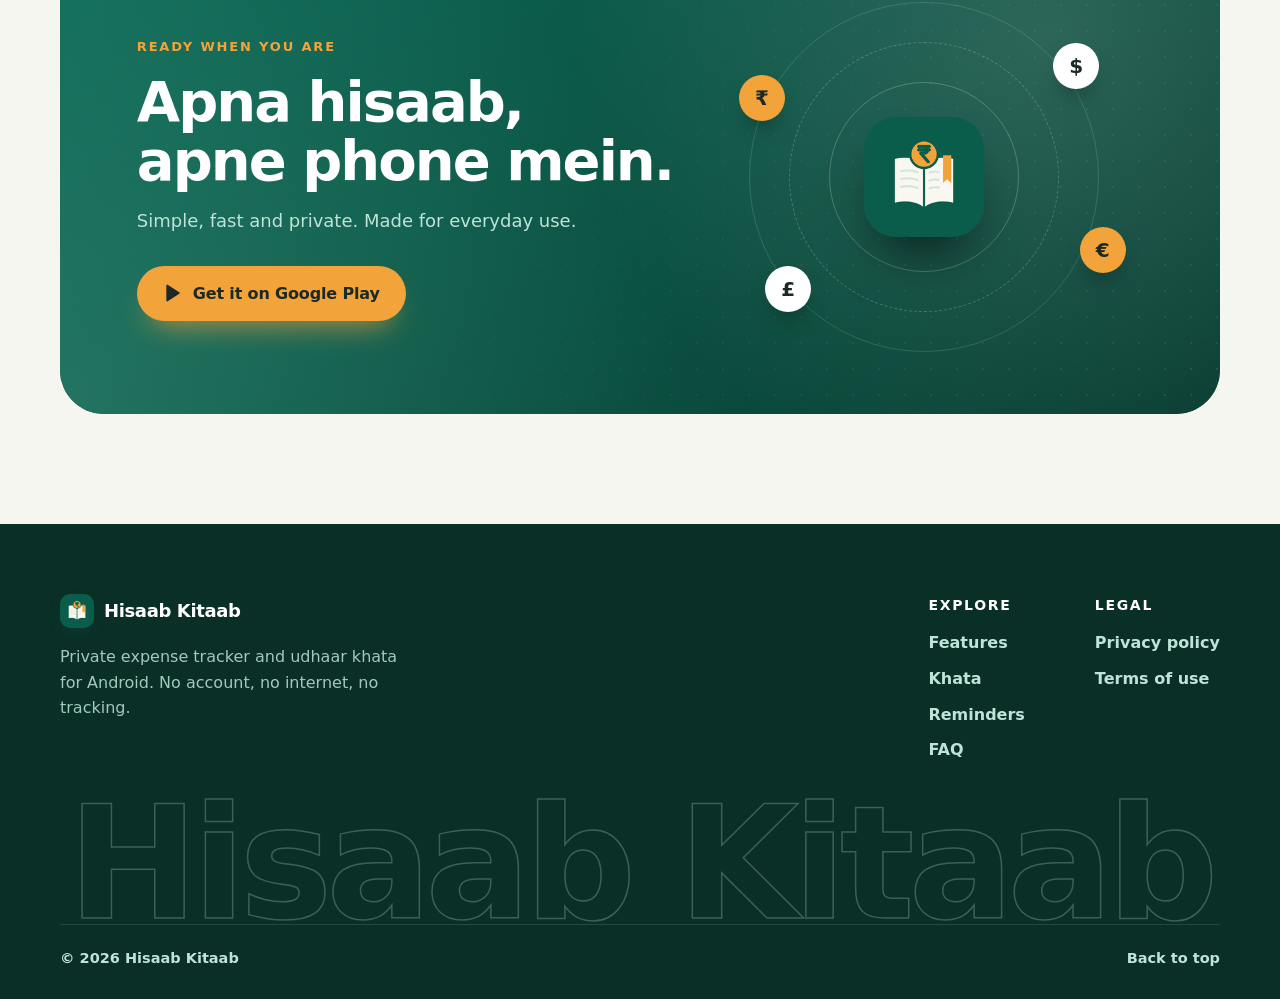
==== commit 93993347: "Add sitemap.xml and canonical links Co-Authored-By: Claude Sonnet 5.5 <noreply@anthropic.com> Claude" ====
--- a/index.html
+++ b/index.html
@@ -5,6 +5,7 @@
   <meta name="viewport" content="width=device-width, initial-scale=1">
   <title>Hisaab Kitaab: private expense tracker and udhaar khata</title>
   <meta name="description" content="Private expense tracker and udhaar khata for Android. No account, no internet, no tracking. Hindi and English.">
+  <link rel="canonical" href="https://arunkaushikdev.github.io/hisaab-kitaab-site/">
   <meta name="theme-color" content="#0b5d4b">
   <link rel="icon" type="image/png" href="assets/favicon-64.png">
   <link rel="apple-touch-icon" href="assets/icon-192.png">
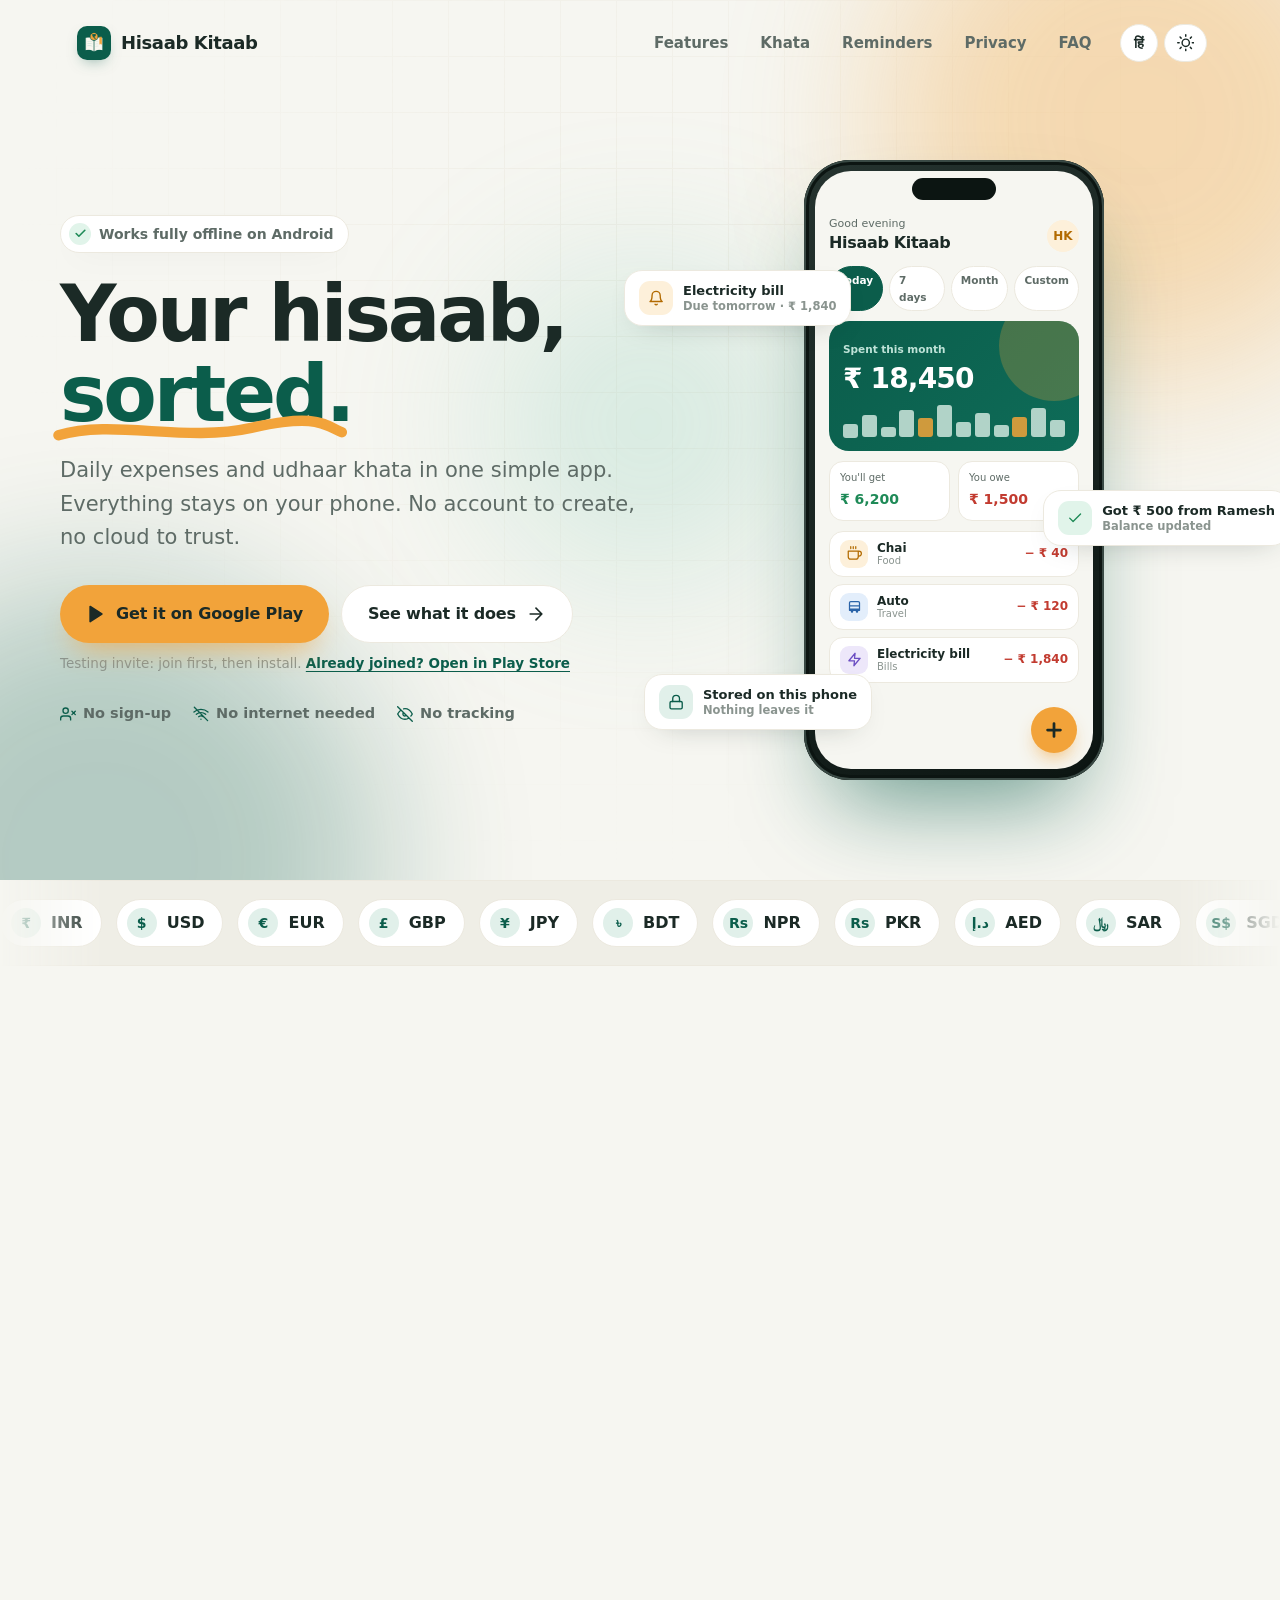
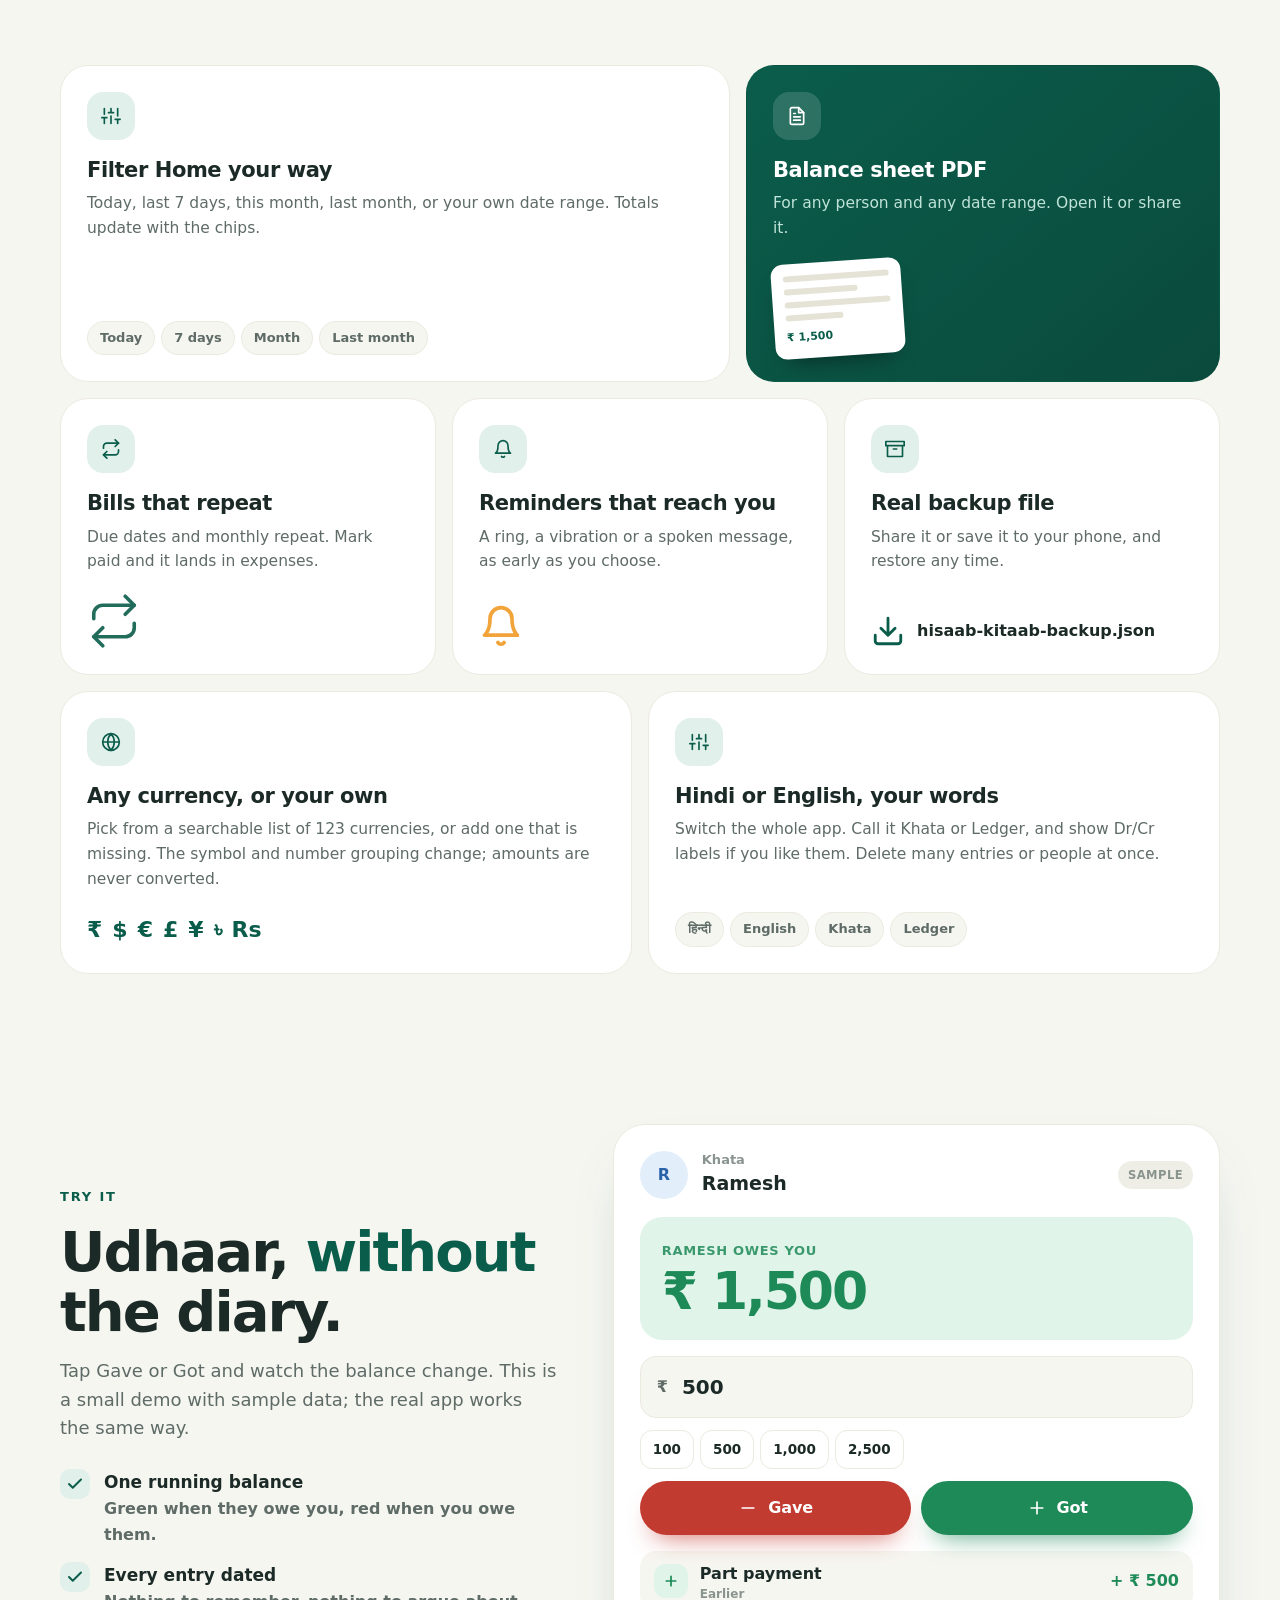
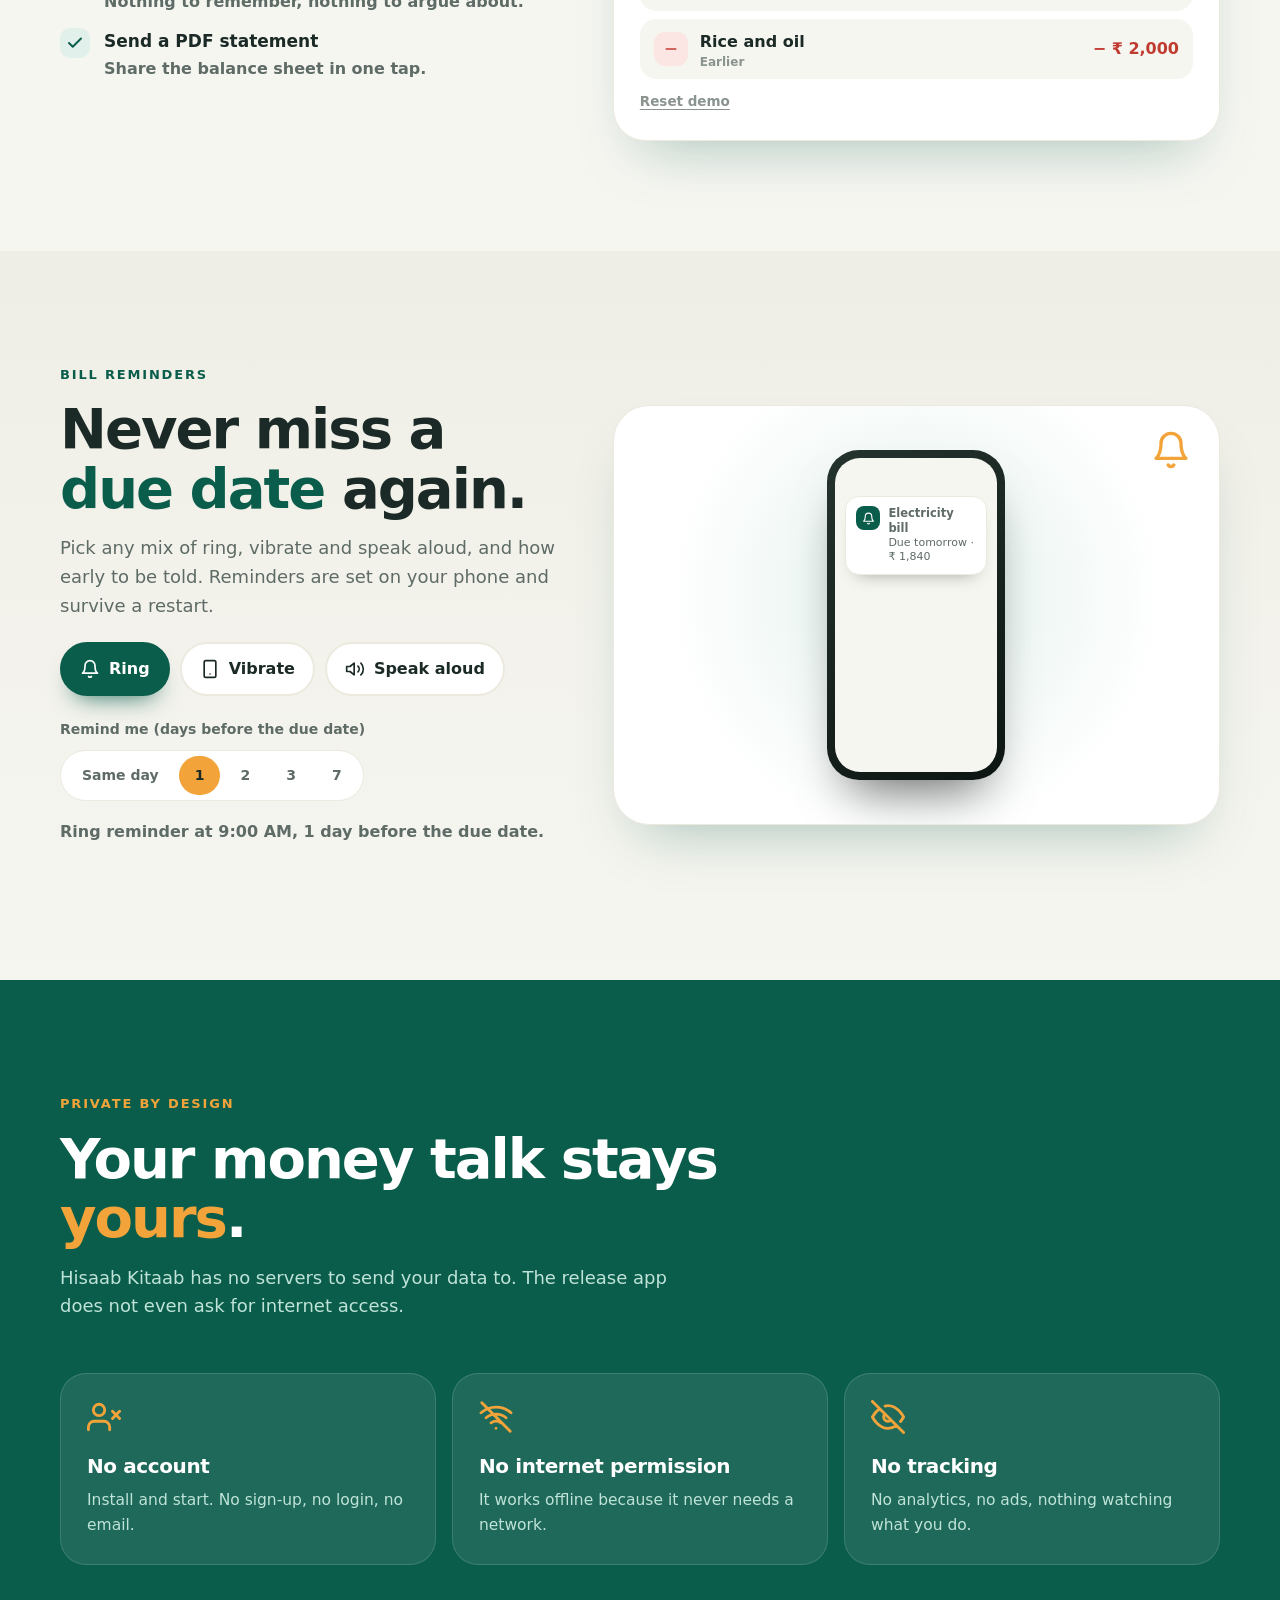
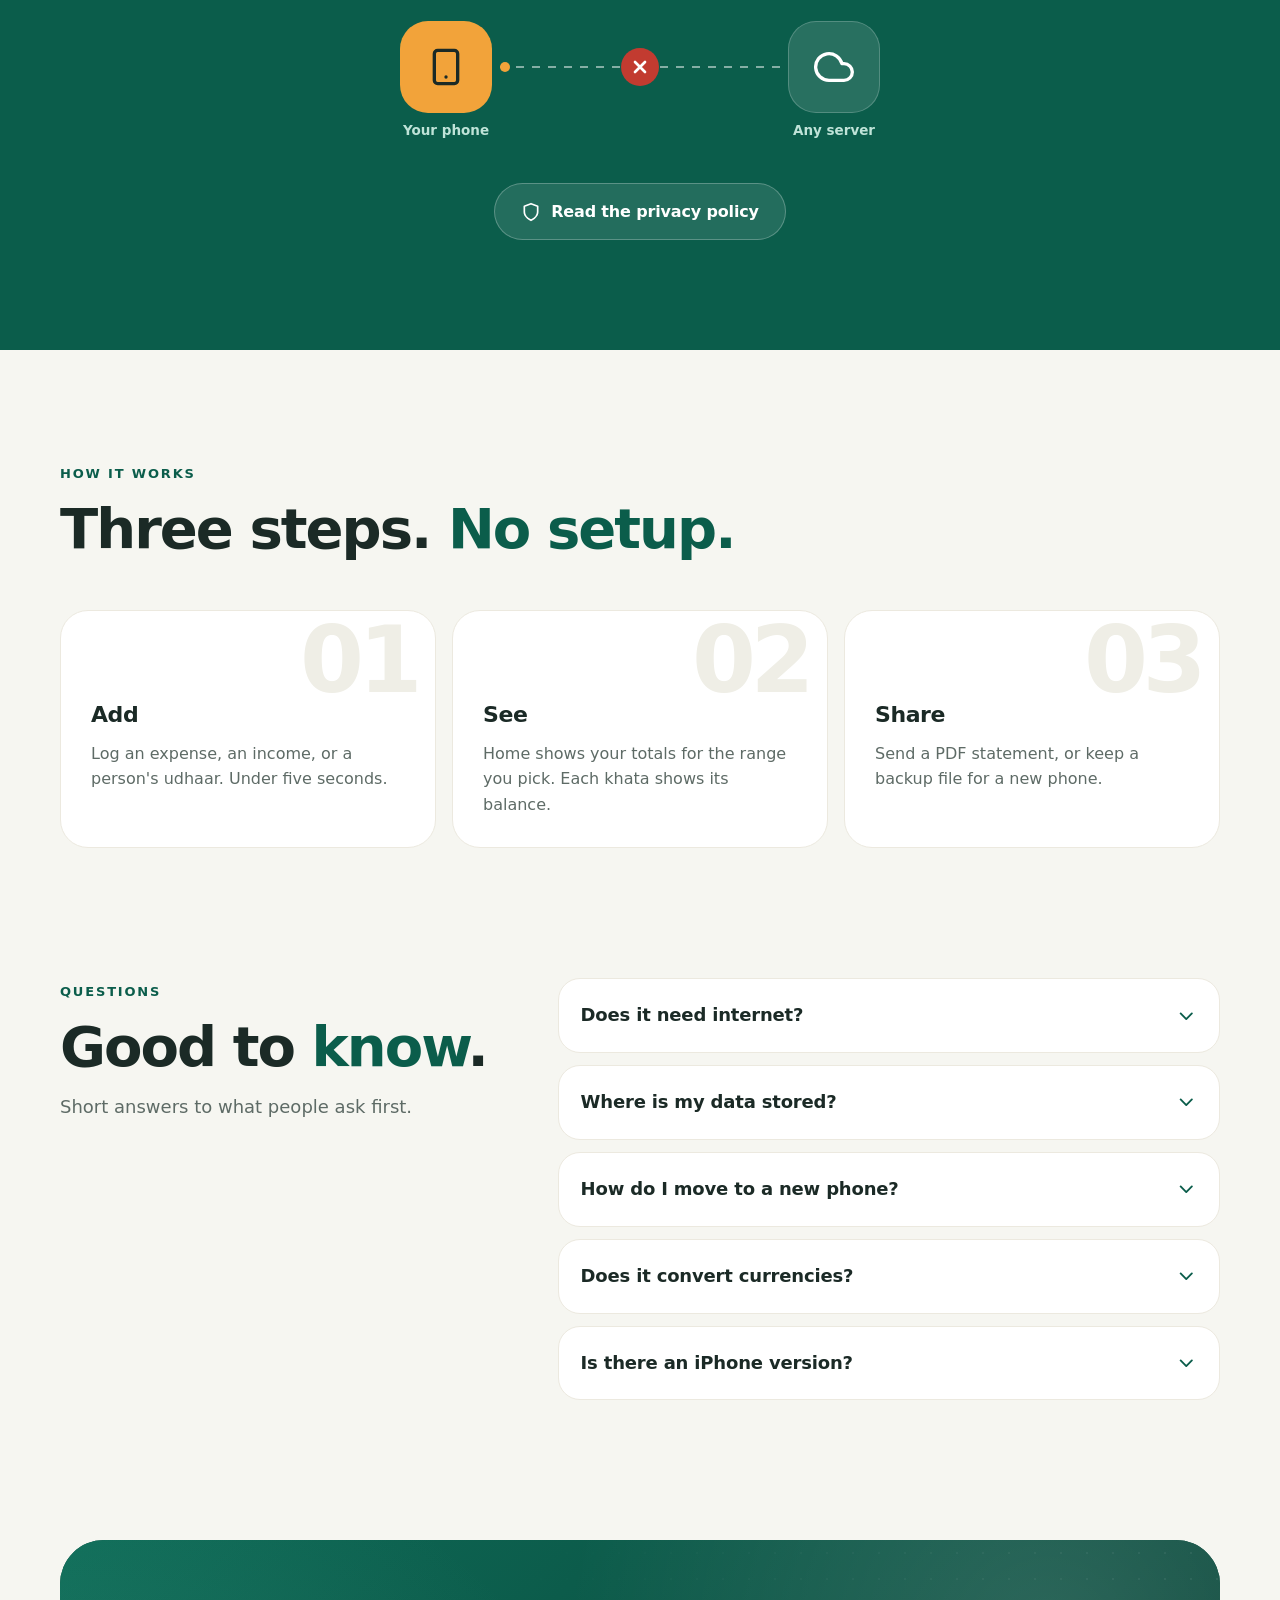
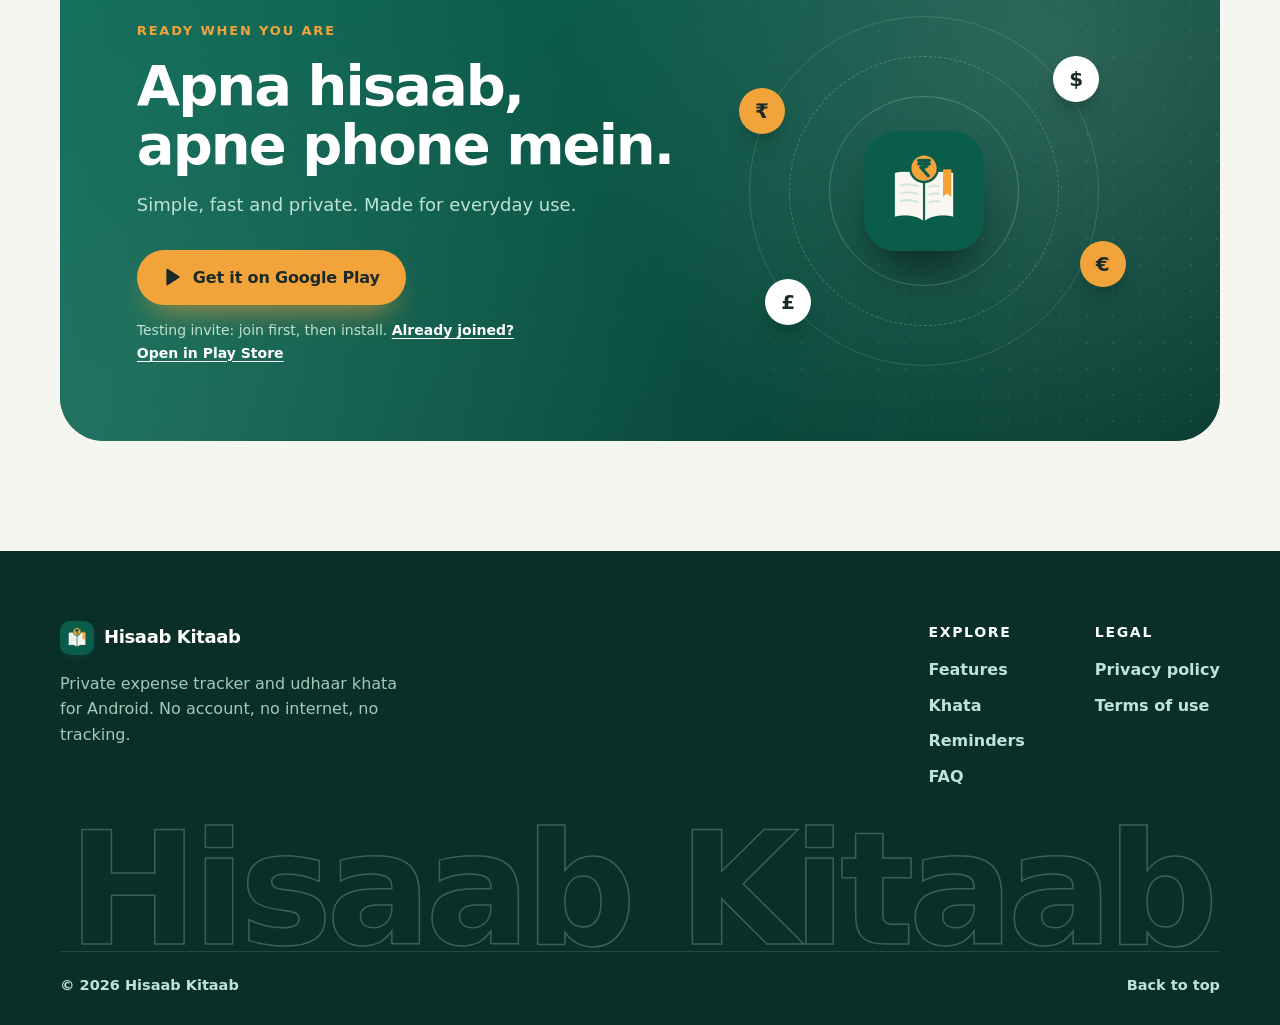
==== commit 96ea9f16: "Link Play buttons to the closed-test invite and the Play Store page Co-Authored-By: Claude Sonnet 5." ====
--- a/index.html
+++ b/index.html
@@ -22,7 +22,7 @@
     })();
   </script>
 </head>
-<body data-play="">
+<body data-play="https://play.google.com/apps/testing/com.adk.hisaabkitaab" data-play-store="https://play.google.com/store/apps/details?id=com.adk.hisaabkitaab">
 
 <!-- icon sprite -->
 <svg width="0" height="0" style="position:absolute" aria-hidden="true">
@@ -96,6 +96,7 @@
         <a class="btn saffron" id="playBtn" href="#" aria-disabled="true"><svg class="ico"><use href="#i-play"/></svg><span id="playTxt" data-i18n="play_get">Get it on Google Play</span></a>
         <a class="btn ghost" href="#features"><span data-i18n="see">See what it does</span><svg class="ico"><use href="#i-arrow"/></svg></a>
       </div>
+      <p class="soon-note rv" style="--d:.28s"><span data-i18n="tester_note">Testing invite: join first, then install.</span> <a class="storeLink" href="#" target="_blank" rel="noopener" data-i18n="tester_store">Already joined? Open in Play Store</a></p>
       <div class="trust rv" style="--d:.32s">
         <span><svg class="ico"><use href="#i-userx"/></svg><span data-i18n="tr1">No sign-up</span></span>
         <span><svg class="ico"><use href="#i-wifioff"/></svg><span data-i18n="tr2">No internet needed</span></span>
@@ -343,6 +344,7 @@
         <h2 data-i18n="fin_h">Apna hisaab, apne phone mein.</h2>
         <p data-i18n="fin_p">Simple, fast and private. Made for everyday use.</p>
         <div class="cta"><a class="btn saffron" id="playBtn2" href="#" aria-disabled="true"><svg class="ico"><use href="#i-play"/></svg><span id="playTxt2" data-i18n="play_get">Get it on Google Play</span></a></div>
+        <p class="soon-note"><span data-i18n="tester_note">Testing invite: join first, then install.</span> <a class="storeLink" href="#" target="_blank" rel="noopener" data-i18n="tester_store">Already joined? Open in Play Store</a></p>
       </div>
       <div class="fc-art" aria-hidden="true">
         <i class="ring r1"></i><i class="ring r2"></i><i class="ring r3"></i>
--- a/css/style.css
+++ b/css/style.css
@@ -476,3 +476,7 @@
 .foot { display: flex; flex-wrap: wrap; align-items: center; gap: 14px 28px; justify-content: space-between; }
 .foot nav { display: flex; gap: 22px; font-weight: 700; }
 .foot nav a:hover { color: var(--green); }
+
+.soon-note a { text-decoration: underline; text-underline-offset: 3px; font-weight: 700; color: var(--green); }
+.final-card .soon-note { color: var(--gtext); margin: 14px 0 0; font-size: 14px; }
+.final-card .soon-note a { color: #fff; }
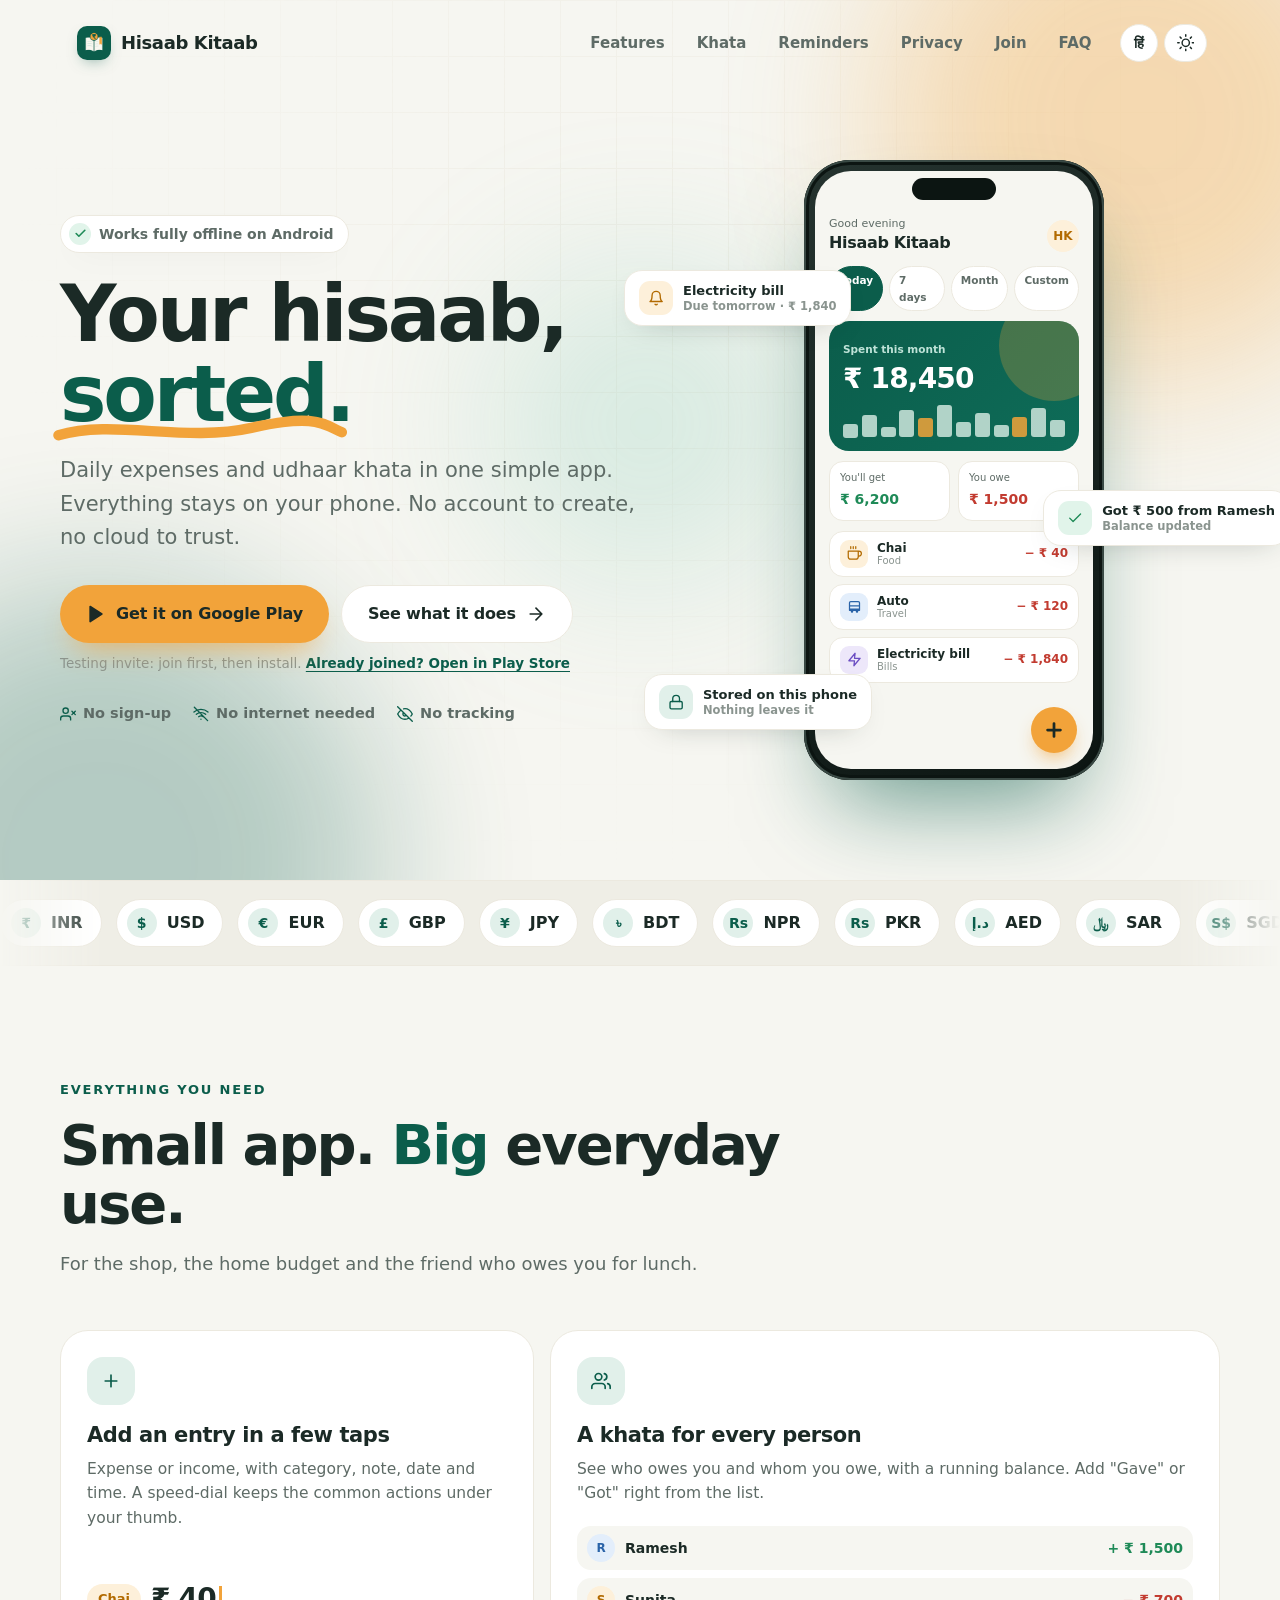
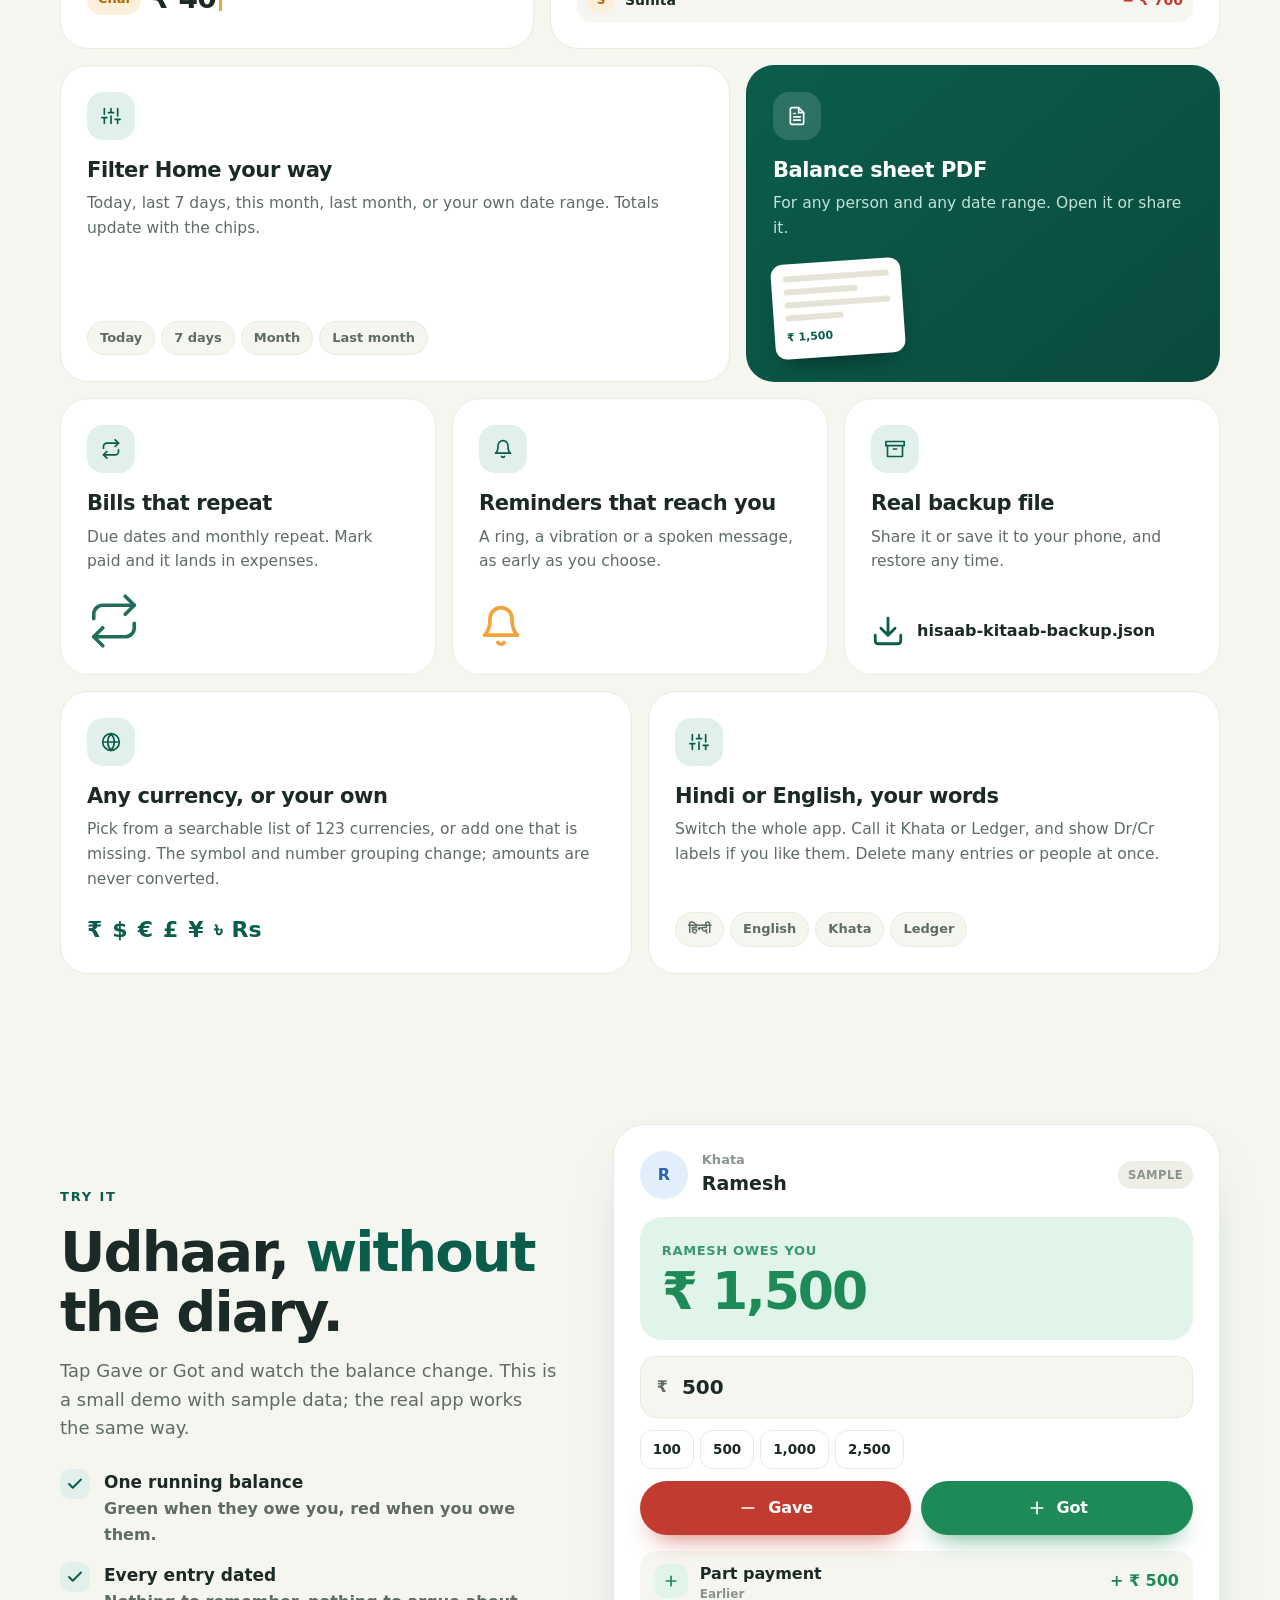
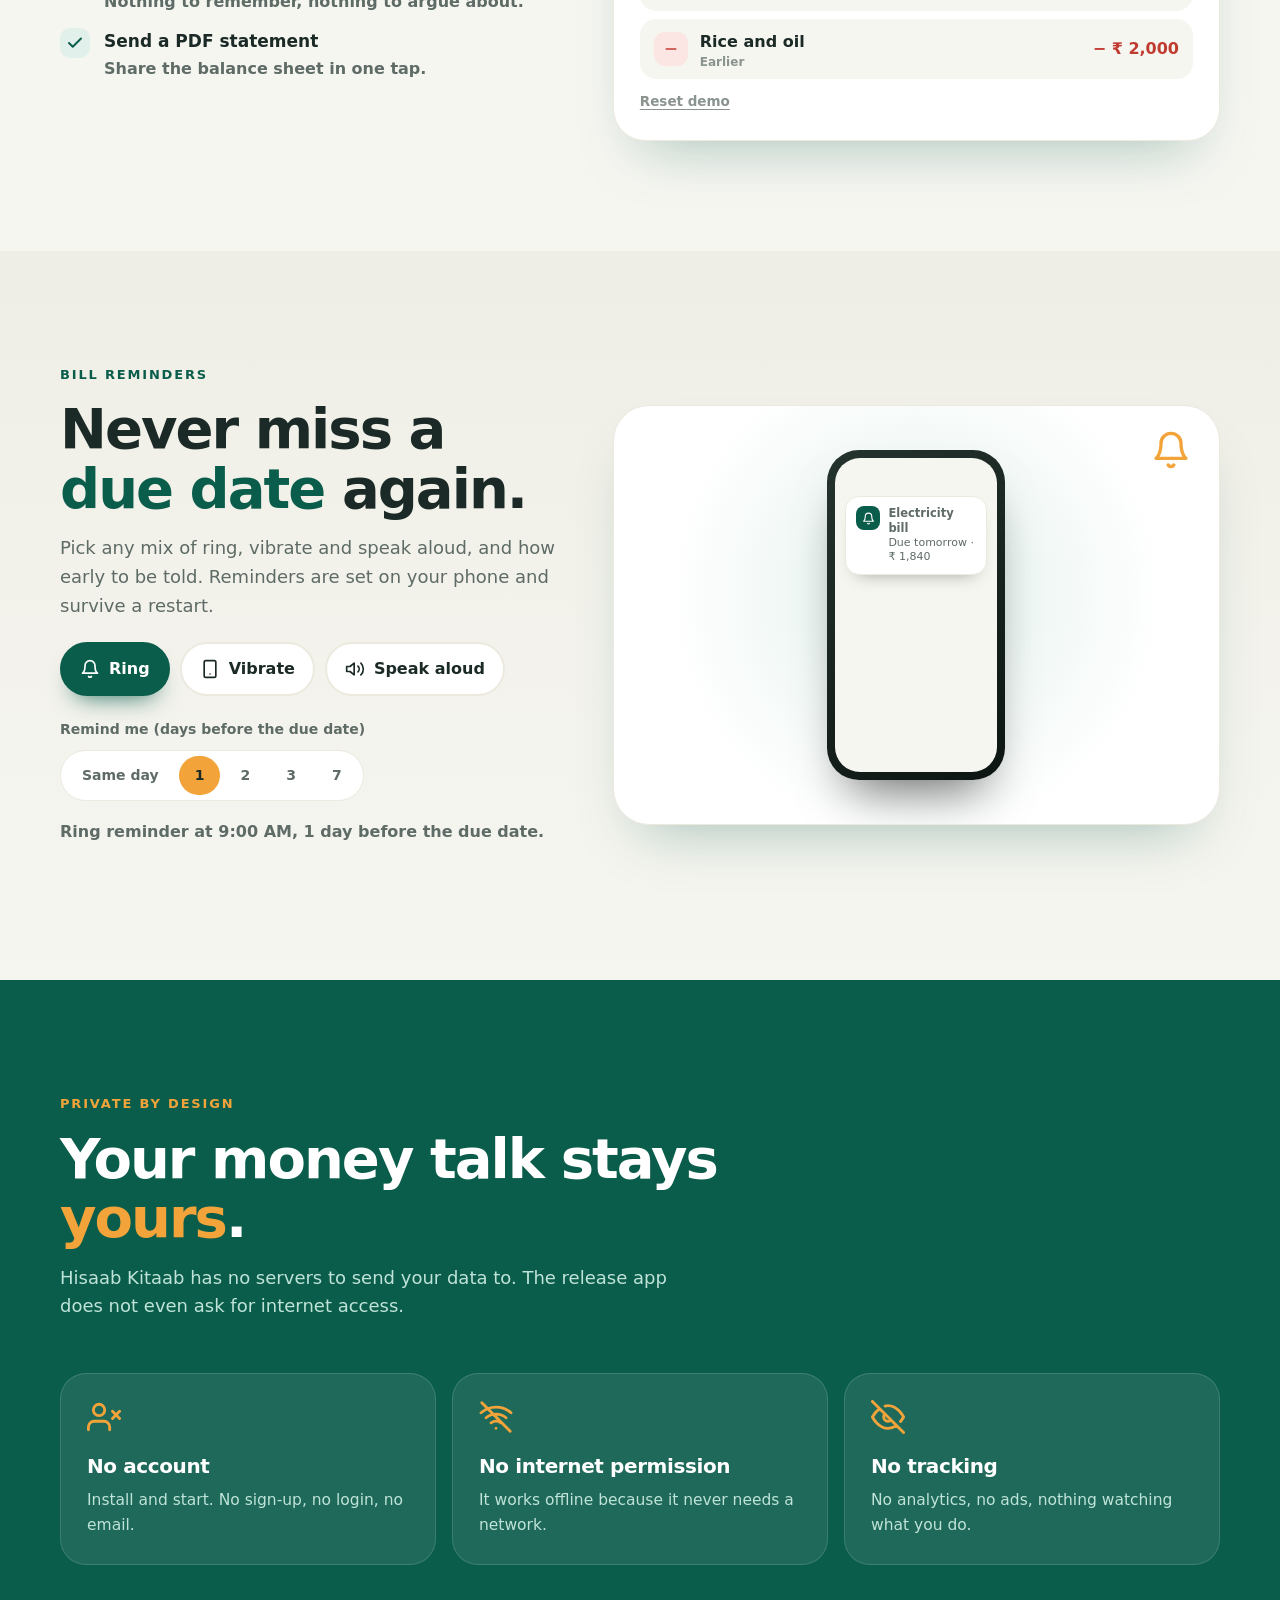
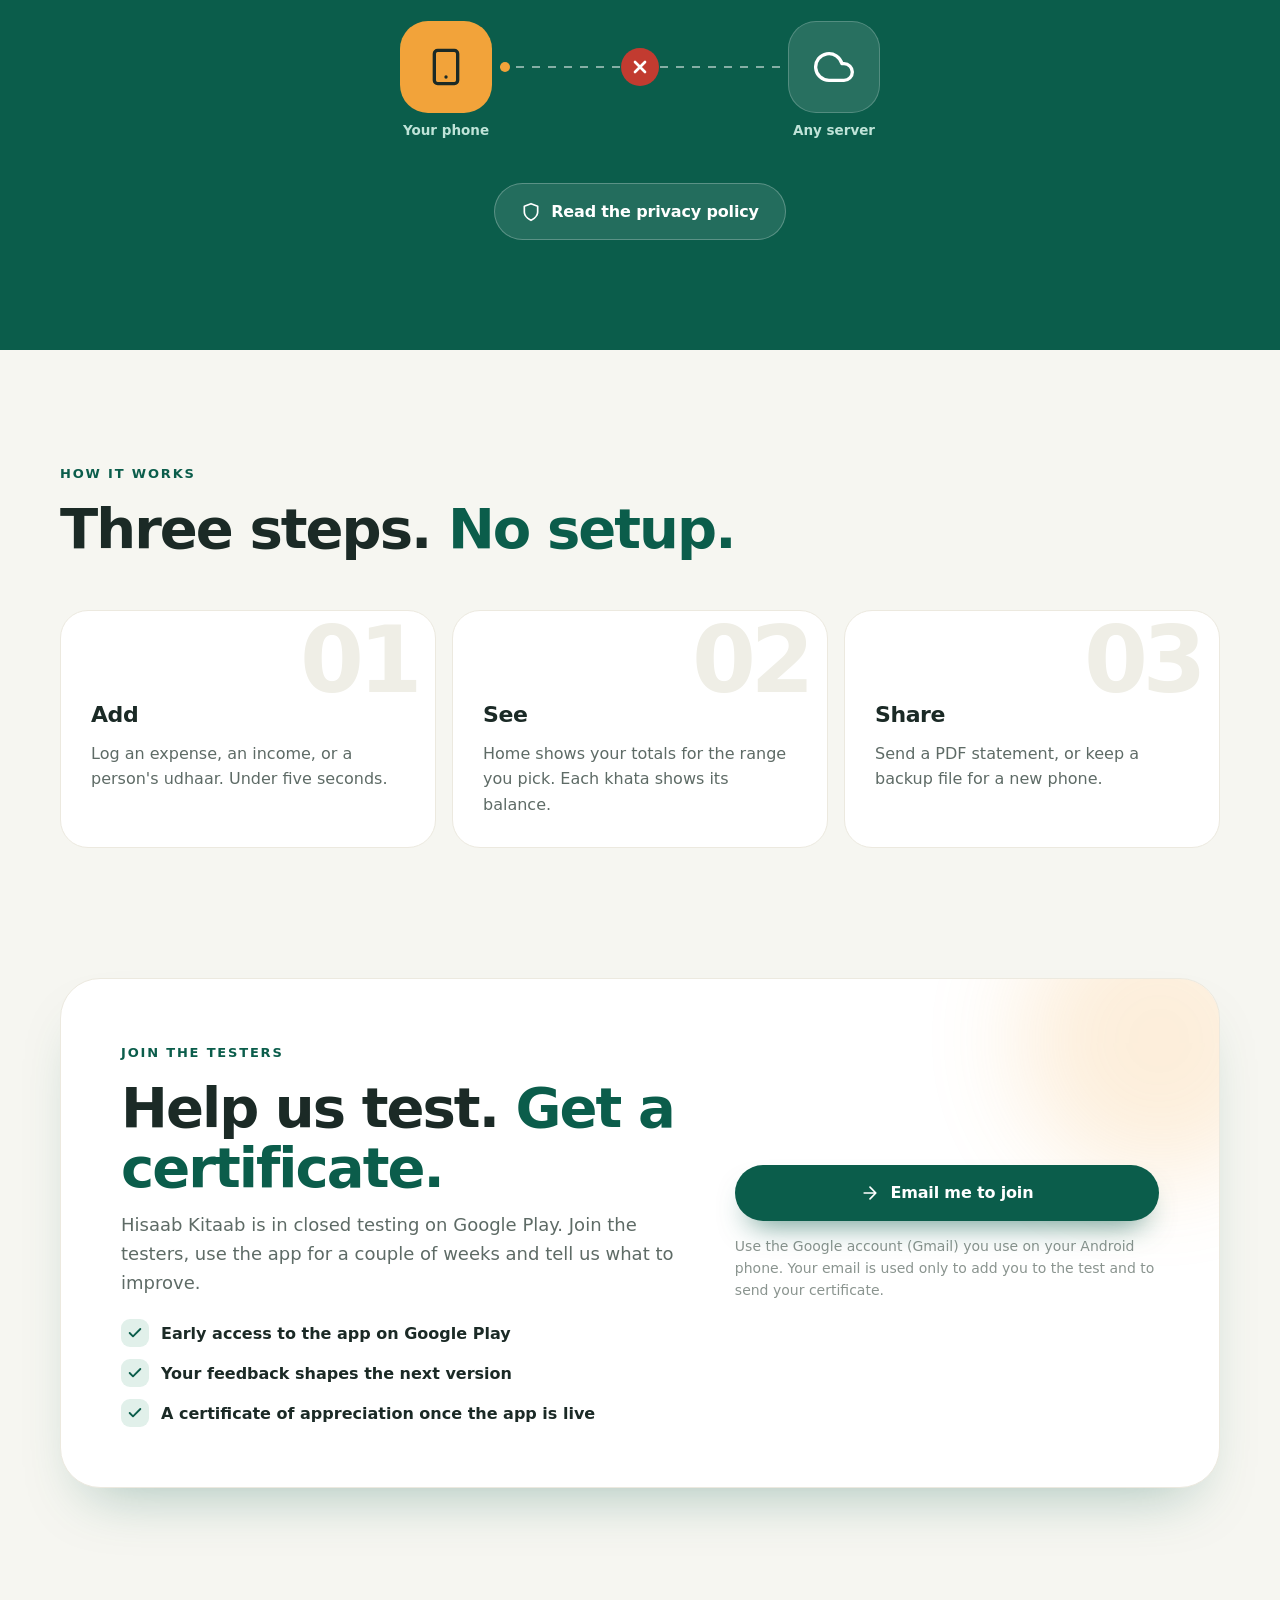
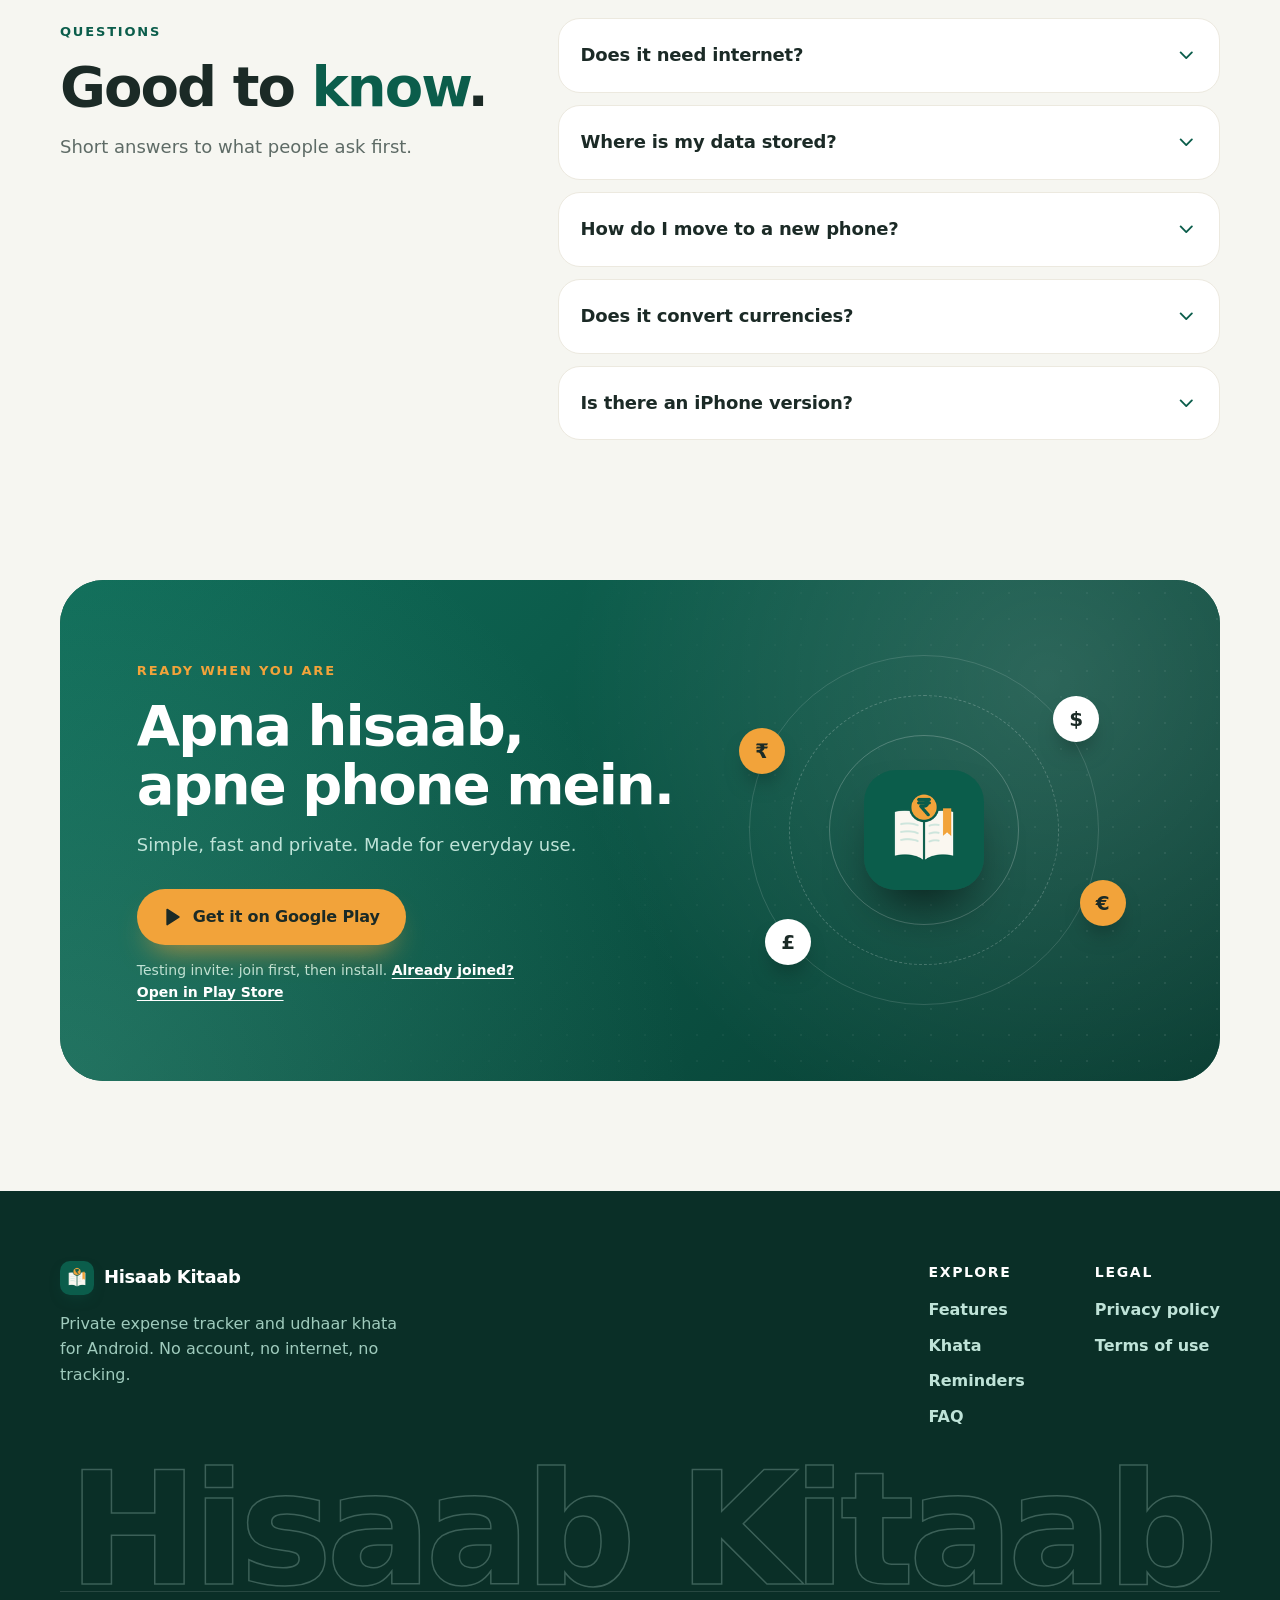
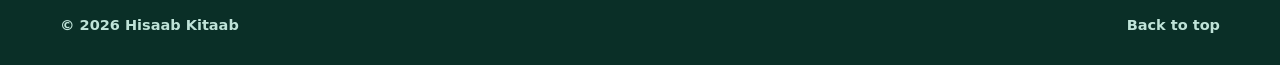
==== commit 435c50f4: "Add Join the testers section (mailto) and tester sign-up note to privacy page Co-Authored-By: Claude" ====
--- a/index.html
+++ b/index.html
@@ -70,6 +70,7 @@
       <a href="#khata" data-i18n="nav_khata">Khata</a>
       <a href="#reminders" data-i18n="nav_rem">Reminders</a>
       <a href="#privacy" data-i18n="nav_priv">Privacy</a>
+      <a href="#join" data-i18n="nav_join">Join</a>
       <a href="#faq" data-i18n="nav_faq">FAQ</a>
     </nav>
     <div class="tools">
@@ -317,6 +318,28 @@
   </div>
 </section>
 
+<!-- JOIN -->
+<section id="join" style="padding-top:20px">
+  <div class="wrap">
+    <div class="join-card rv">
+      <div class="join-copy">
+        <span class="kicker" data-i18n="k_join">Join the testers</span>
+        <h2 data-i18n-html="h_join">Help us test. <em>Get a certificate.</em></h2>
+        <p data-i18n="p_join">Hisaab Kitaab is in closed testing on Google Play. Join the testers, use the app for a couple of weeks and tell us what to improve.</p>
+        <ul class="join-list">
+          <li><svg class="ico"><use href="#i-check"/></svg><span data-i18n="j1">Early access to the app on Google Play</span></li>
+          <li><svg class="ico"><use href="#i-check"/></svg><span data-i18n="j2">Your feedback shapes the next version</span></li>
+          <li><svg class="ico"><use href="#i-check"/></svg><span data-i18n="j3">A certificate of appreciation once the app is live</span></li>
+        </ul>
+      </div>
+      <div class="join-act">
+        <a class="btn" href="mailto:arun.idevs@gmail.com?subject=Join%20Hisaab%20Kitaab%20testers&body=Hi%2C%20I%27d%20like%20to%20join%20the%20Hisaab%20Kitaab%20testing%20program.%0A%0AName%3A%0AGoogle%20account%20email%20%28the%20one%20used%20on%20my%20Android%20phone%29%3A%0A"><svg class="ico"><use href="#i-arrow"/></svg><span data-i18n="join_btn">Email me to join</span></a>
+        <p class="join-note" data-i18n="join_note">Use the Google account (Gmail) you use on your Android phone. Your email is used only to add you to the test and to send your certificate.</p>
+      </div>
+    </div>
+  </div>
+</section>
+
 <!-- FAQ -->
 <section id="faq" style="padding-top:20px">
   <div class="wrap faq-grid">
--- a/css/style.css
+++ b/css/style.css
@@ -480,3 +480,16 @@
 .soon-note a { text-decoration: underline; text-underline-offset: 3px; font-weight: 700; color: var(--green); }
 .final-card .soon-note { color: var(--gtext); margin: 14px 0 0; font-size: 14px; }
 .final-card .soon-note a { color: #fff; }
+
+/* join testers */
+.join-card { display: grid; grid-template-columns: 1.15fr 0.85fr; gap: 40px; align-items: center; padding: clamp(28px, 5vw, 60px); border-radius: 40px; background: var(--card); border: 1px solid var(--line); box-shadow: var(--shadow); position: relative; overflow: hidden; }
+.join-card::before { content: ""; position: absolute; right: -80px; top: -80px; width: 280px; height: 280px; border-radius: 50%; background: var(--saffron); opacity: 0.18; filter: blur(50px); }
+.join-card > * { position: relative; }
+.join-copy p { margin-top: 14px; color: var(--sub); font-size: 18px; }
+.join-list { list-style: none; margin-top: 22px; display: grid; gap: 12px; }
+.join-list li { display: flex; gap: 12px; align-items: center; font-weight: 700; }
+.join-list .ico { width: 28px; height: 28px; padding: 6px; border-radius: 9px; background: var(--gsoft); color: var(--green); stroke-width: 2.8; }
+.join-act { text-align: left; }
+.join-act .btn { width: 100%; }
+.join-note { margin-top: 14px; font-size: 14px; color: var(--mute); }
+@media (max-width: 980px) { .join-card { grid-template-columns: 1fr; gap: 26px; } }
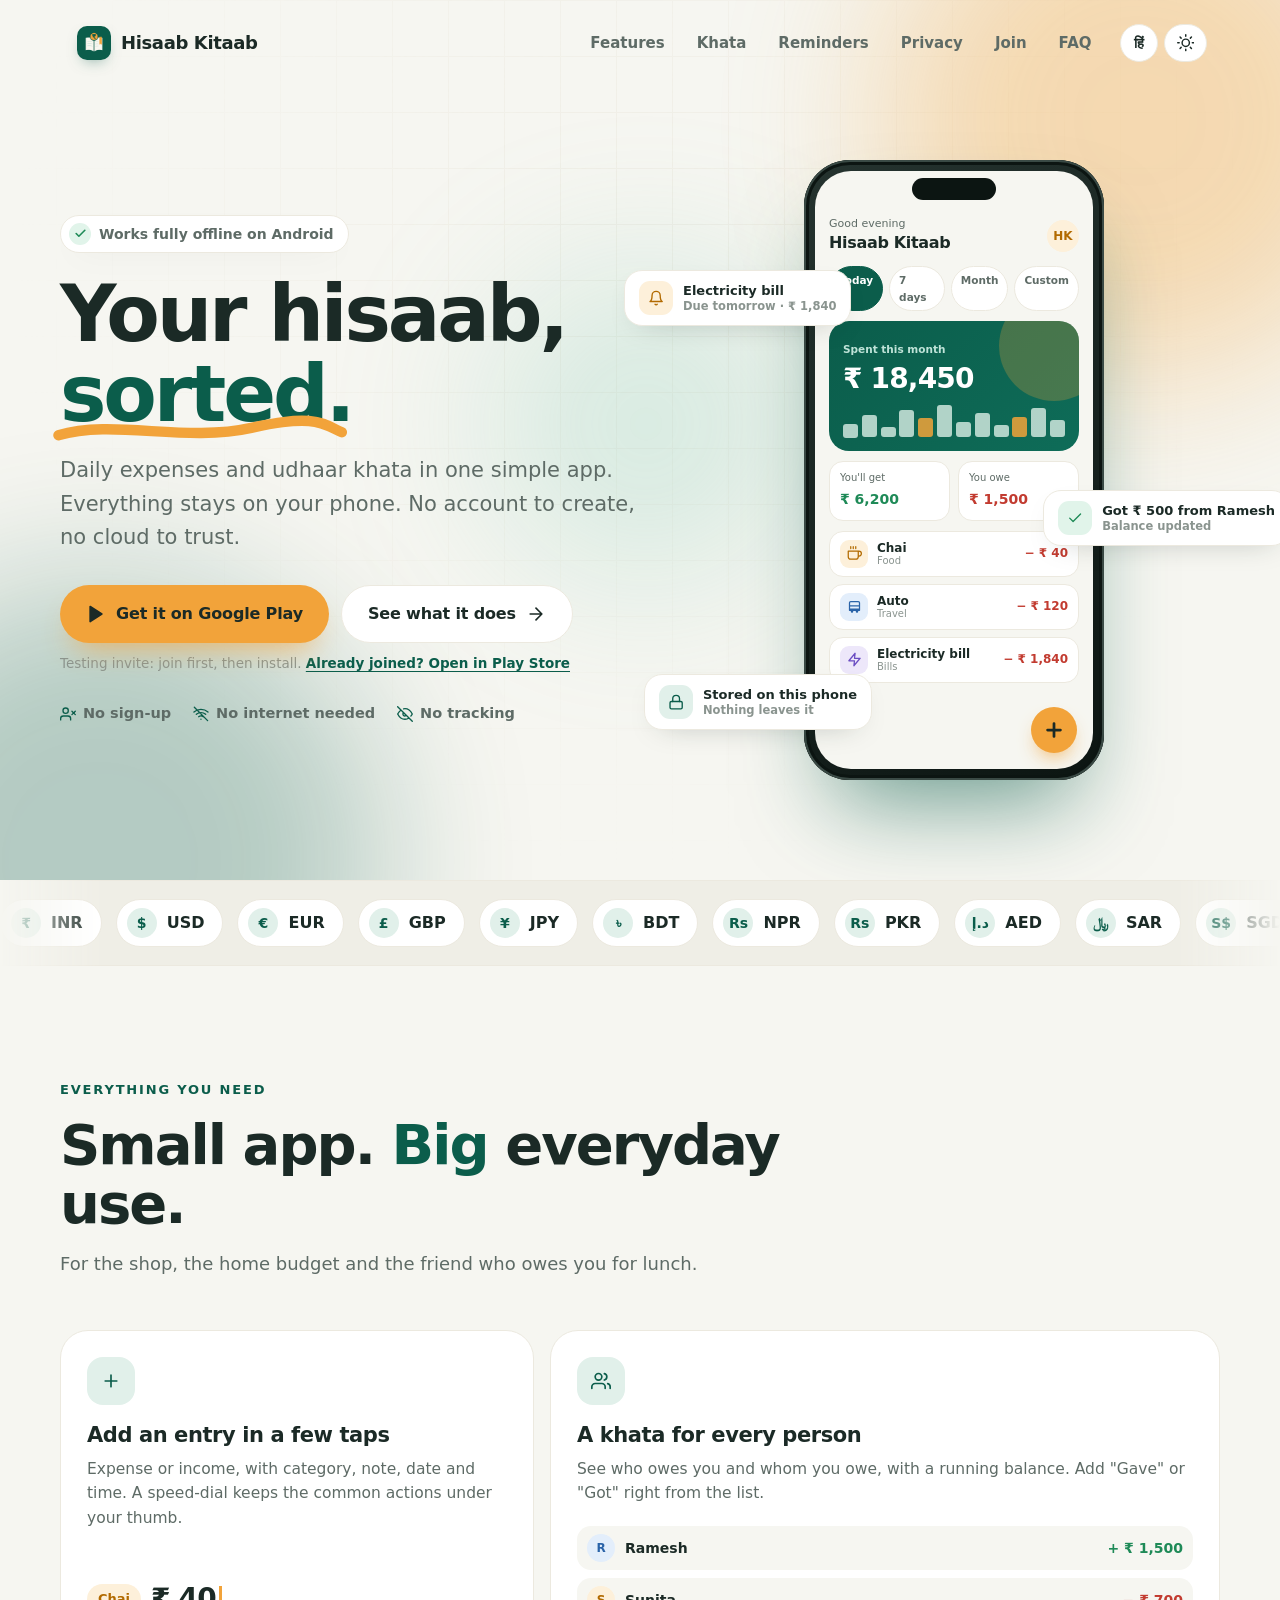
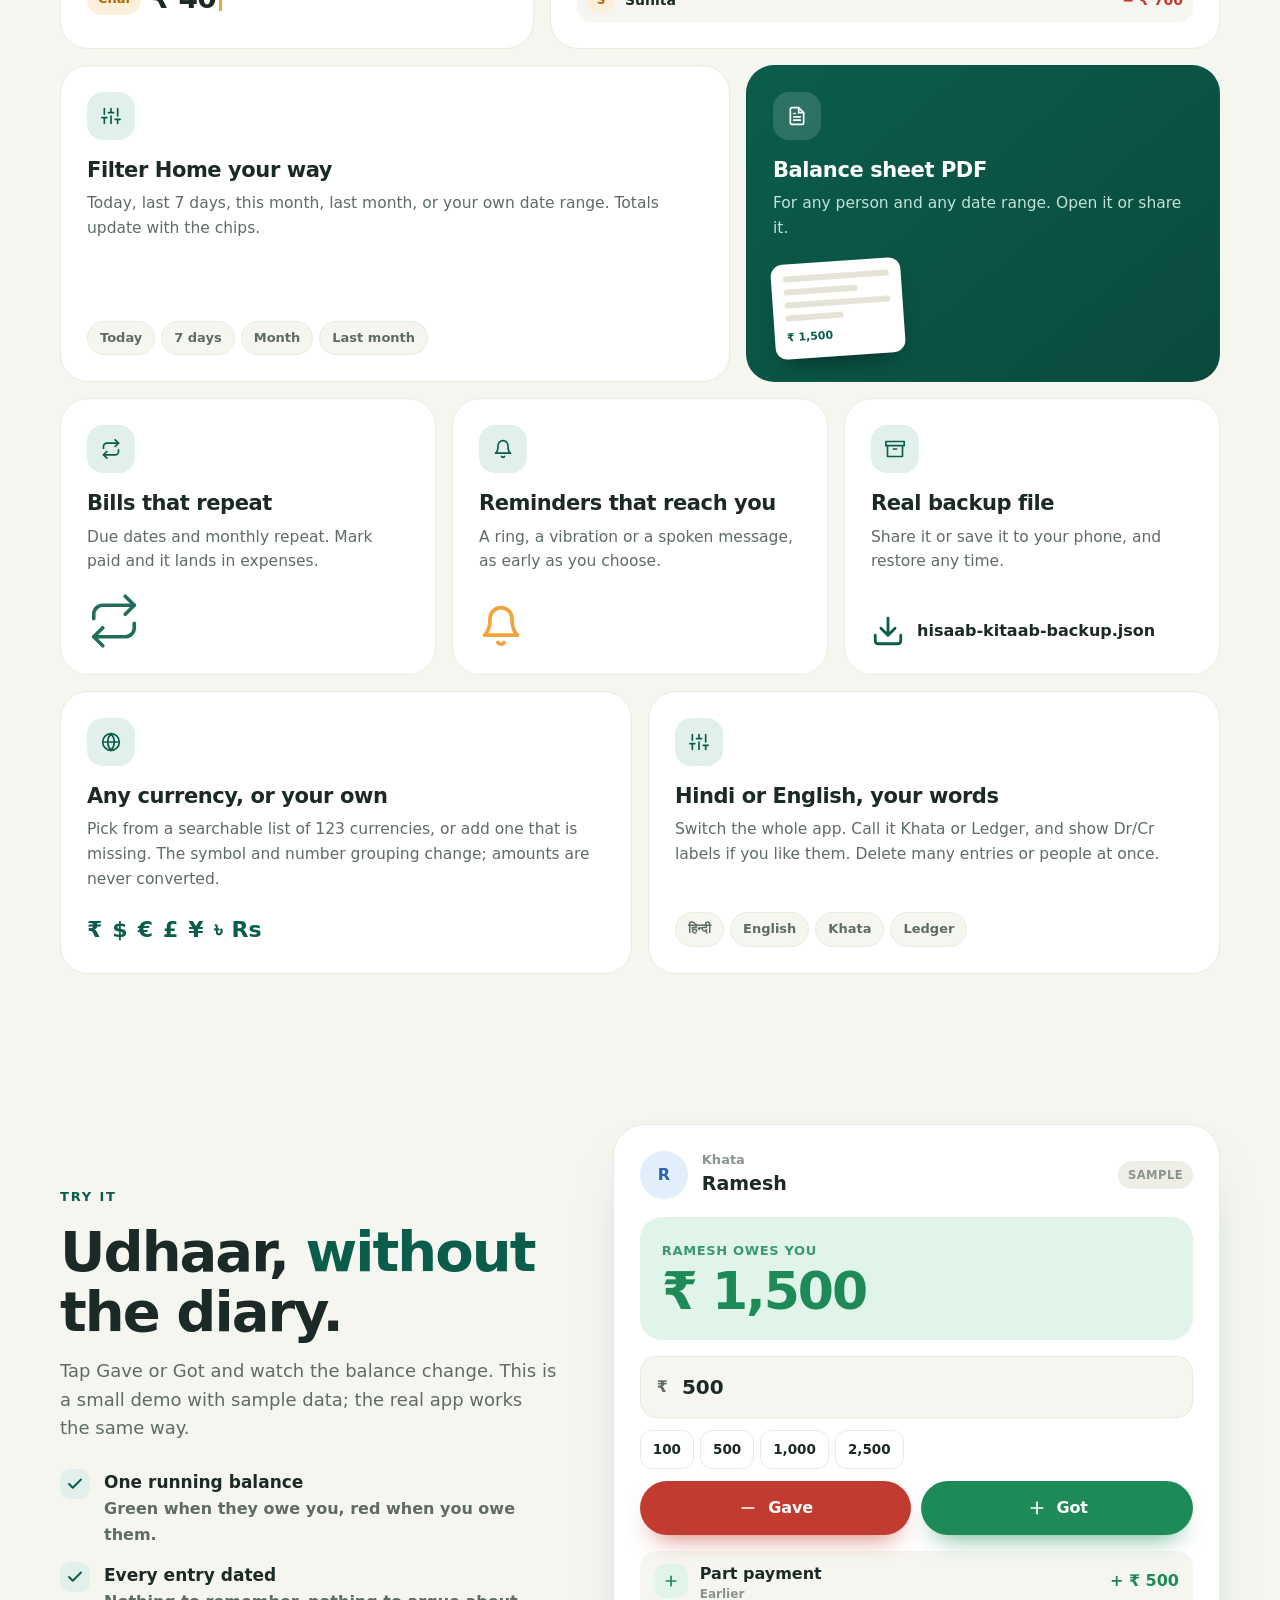
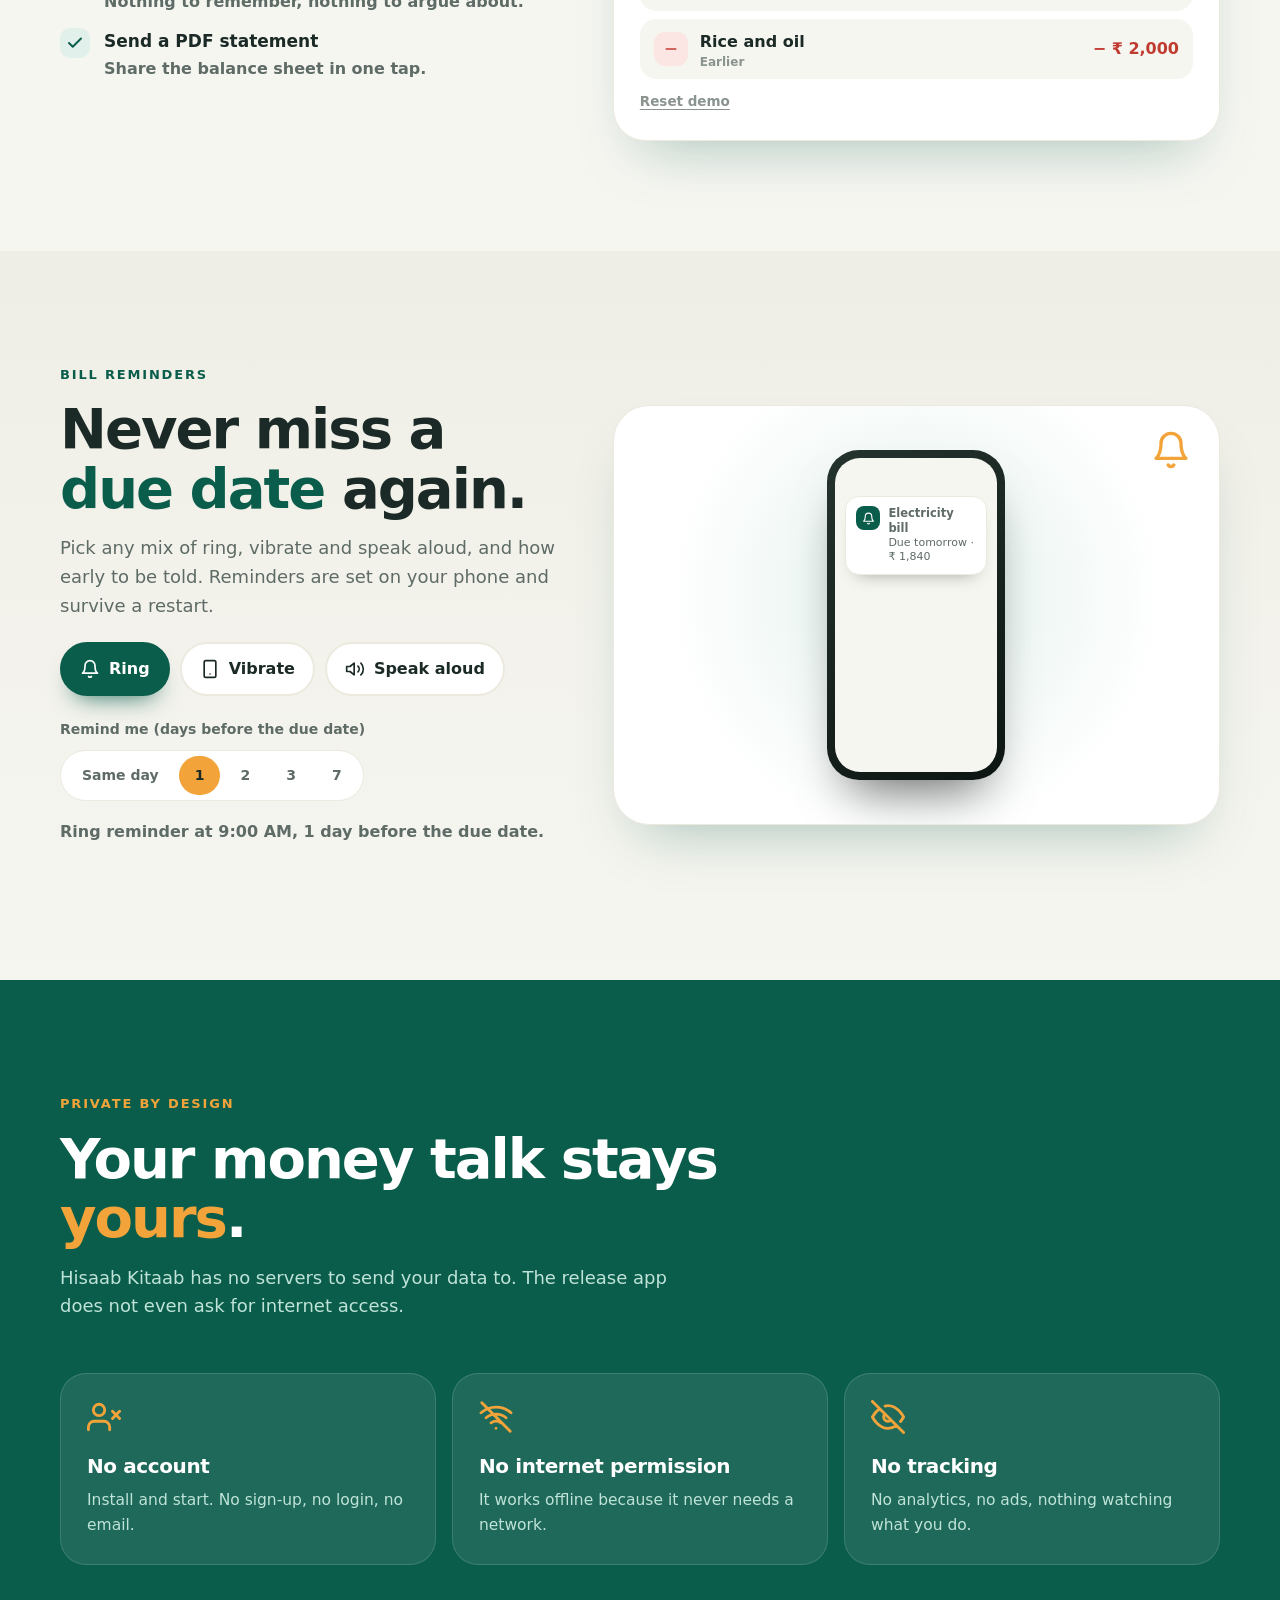
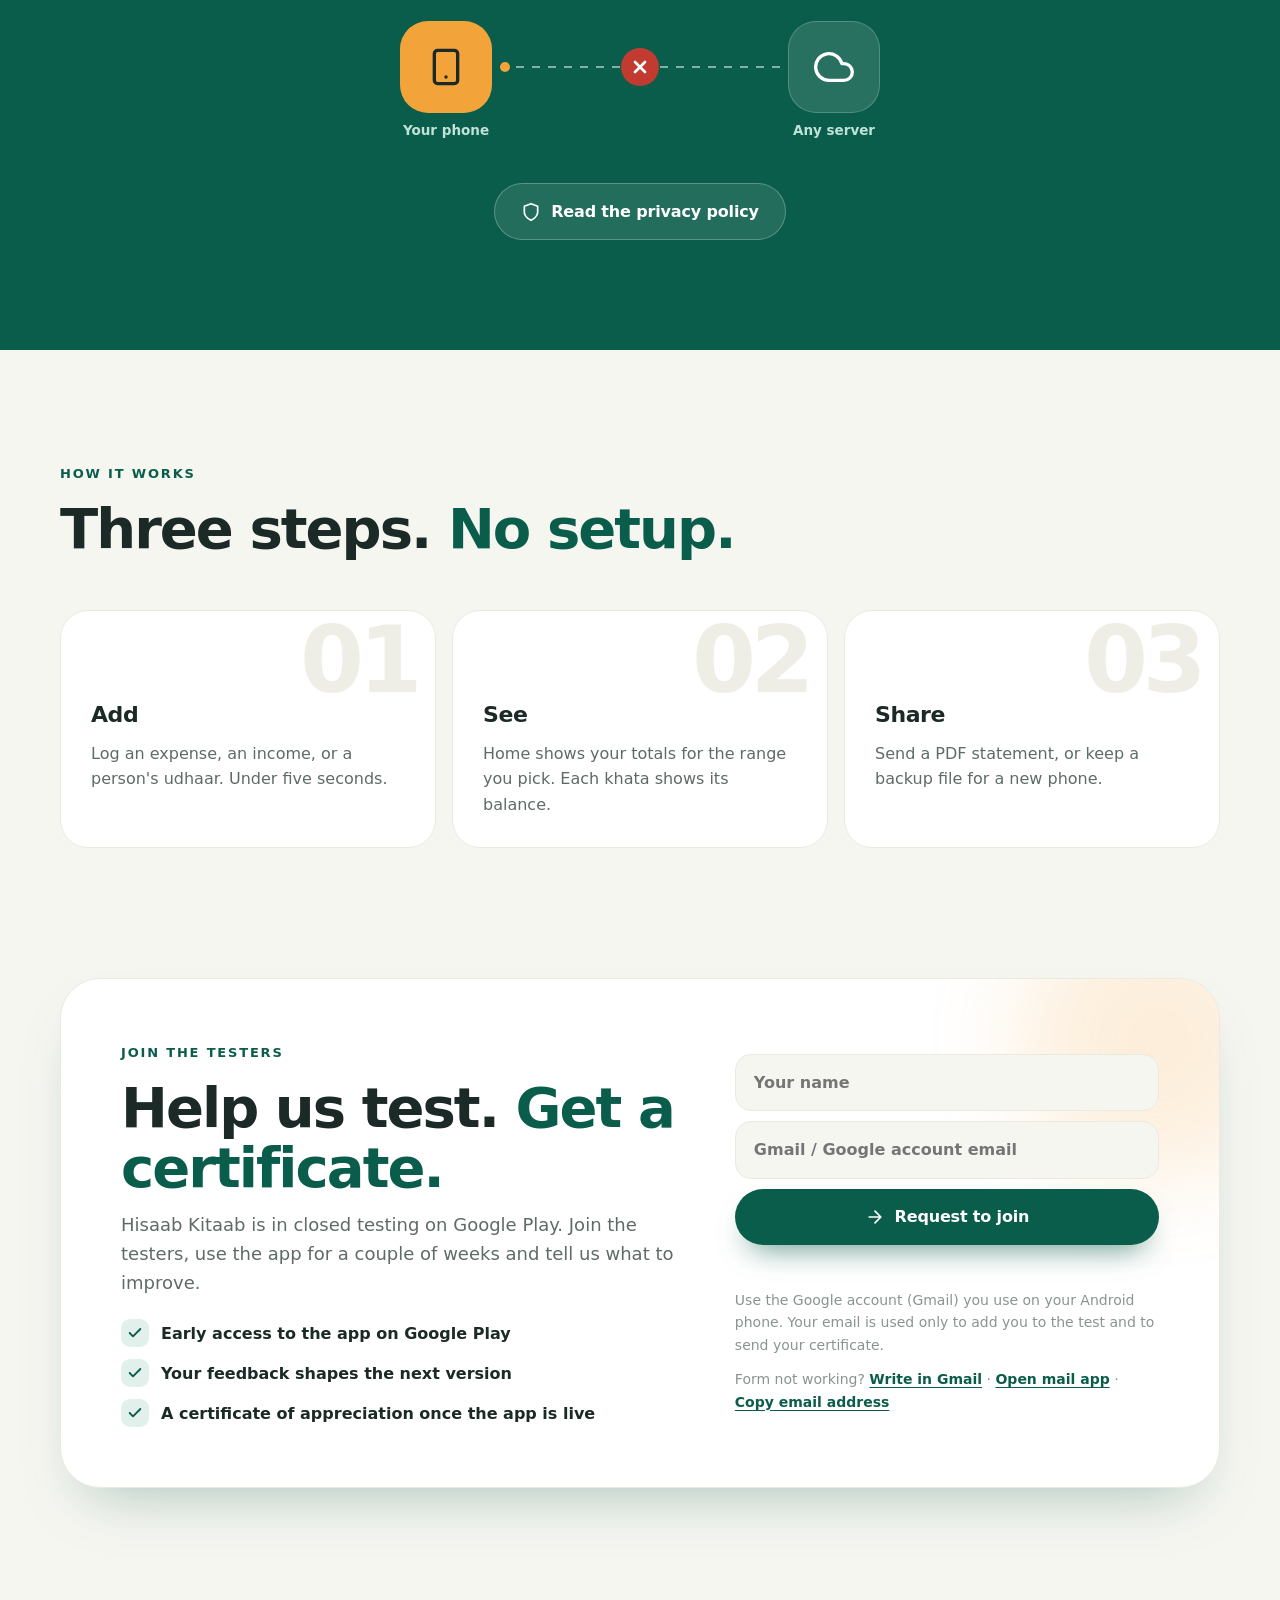
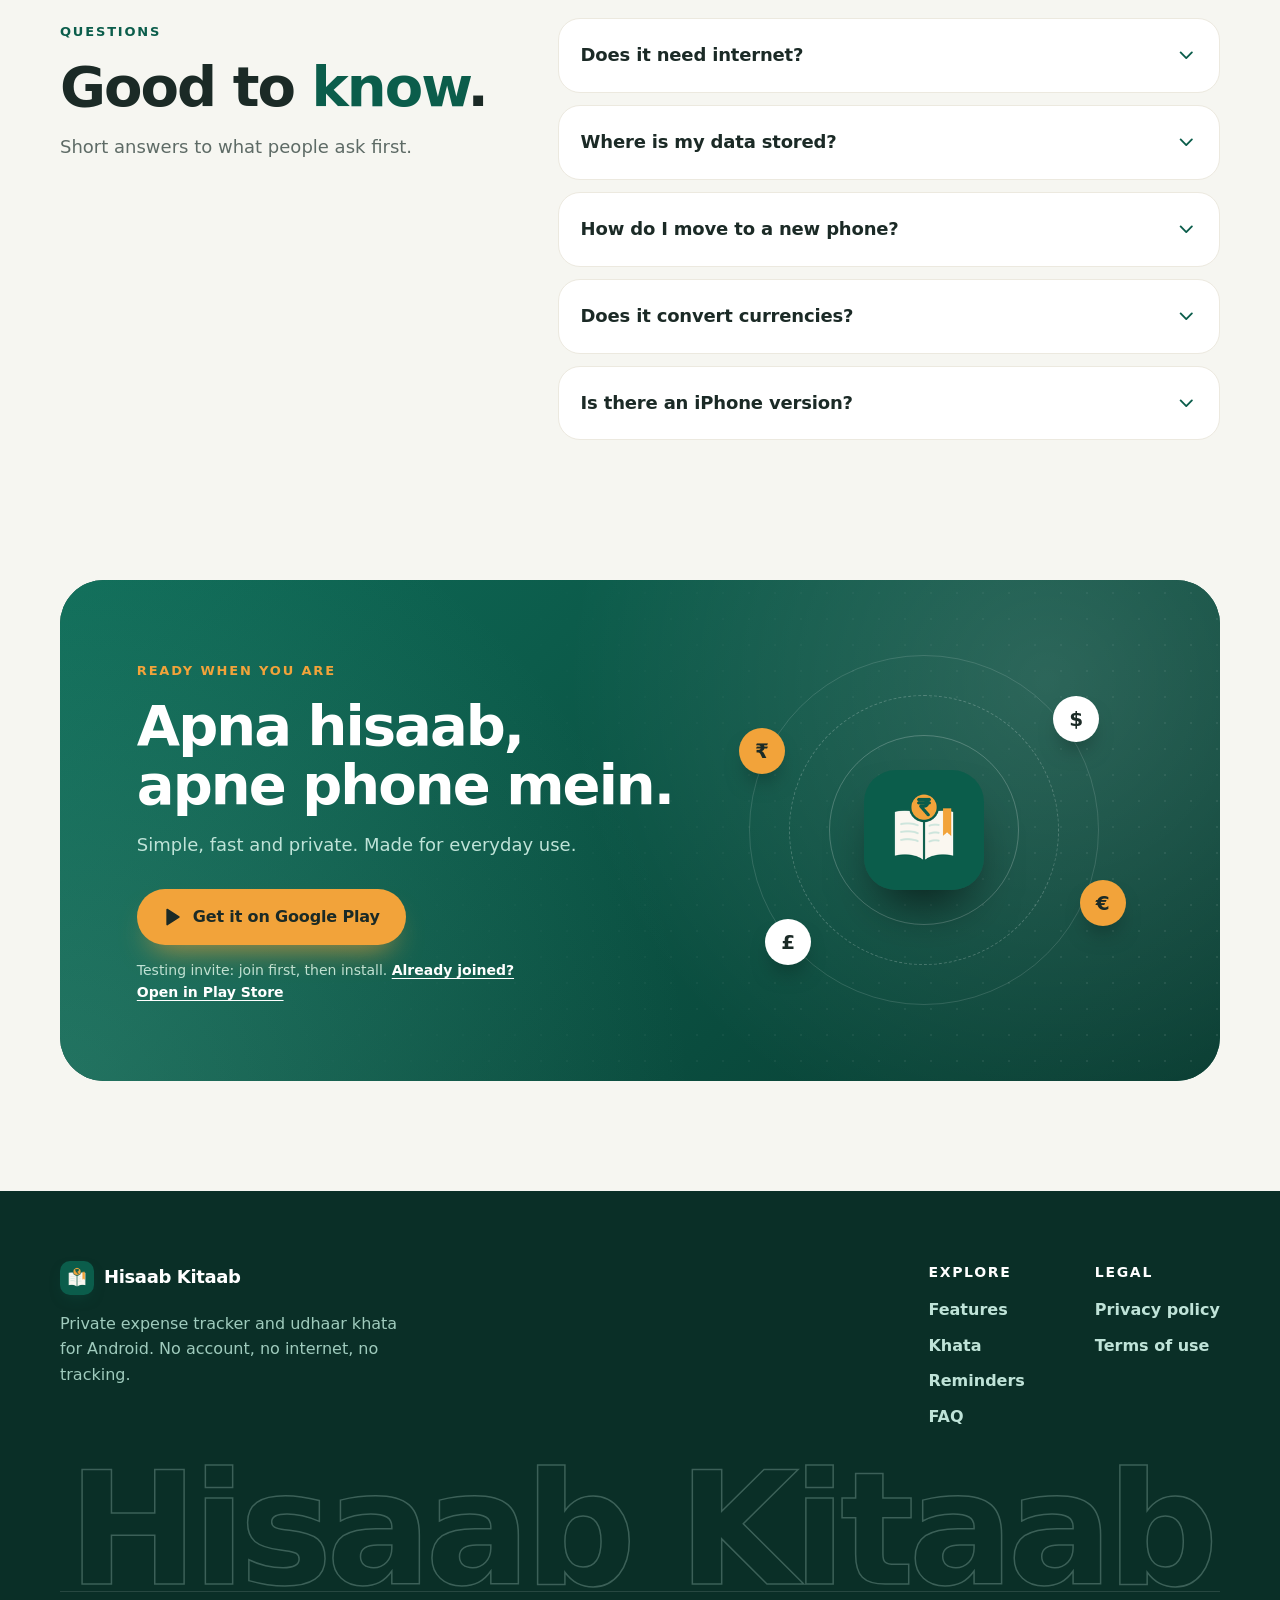
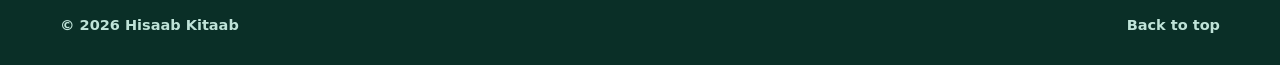
==== commit b9298425: "Join form: real form (FormSubmit) with Gmail/mail/copy fallbacks instead of mailto only Co-Authored-" ====
--- a/index.html
+++ b/index.html
@@ -333,8 +333,17 @@
         </ul>
       </div>
       <div class="join-act">
-        <a class="btn" href="mailto:arun.idevs@gmail.com?subject=Join%20Hisaab%20Kitaab%20testers&body=Hi%2C%20I%27d%20like%20to%20join%20the%20Hisaab%20Kitaab%20testing%20program.%0A%0AName%3A%0AGoogle%20account%20email%20%28the%20one%20used%20on%20my%20Android%20phone%29%3A%0A"><svg class="ico"><use href="#i-arrow"/></svg><span data-i18n="join_btn">Email me to join</span></a>
+        <form id="joinForm" class="jform" novalidate>
+          <label class="sr" for="jName" data-i18n="f_name">Your name</label>
+          <input id="jName" name="name" type="text" autocomplete="name" maxlength="80" data-i18n-ph="f_name" placeholder="Your name" required>
+          <label class="sr" for="jEmail" data-i18n="f_email">Gmail / Google account email</label>
+          <input id="jEmail" name="email" type="email" autocomplete="email" maxlength="120" data-i18n-ph="f_email" placeholder="Gmail / Google account email" required>
+          <input type="text" name="_honey" tabindex="-1" autocomplete="off" style="position:absolute;left:-9999px" aria-hidden="true">
+          <button class="btn" id="jSend" type="submit"><svg class="ico"><use href="#i-arrow"/></svg><span id="jSendTxt" data-i18n="join_btn">Request to join</span></button>
+          <p class="jstatus" id="jStatus" role="status" aria-live="polite"></p>
+        </form>
         <p class="join-note" data-i18n="join_note">Use the Google account (Gmail) you use on your Android phone. Your email is used only to add you to the test and to send your certificate.</p>
+        <p class="join-alt"><span data-i18n="f_alt">Form not working?</span> <a id="jGmail" href="#" target="_blank" rel="noopener" data-i18n="f_gmail">Write in Gmail</a> · <a id="jMail" href="#" data-i18n="f_mail">Open mail app</a> · <button type="button" id="jCopy" data-i18n="f_copy">Copy email address</button></p>
       </div>
     </div>
   </div>
--- a/css/style.css
+++ b/css/style.css
@@ -493,3 +493,12 @@
 .join-act .btn { width: 100%; }
 .join-note { margin-top: 14px; font-size: 14px; color: var(--mute); }
 @media (max-width: 980px) { .join-card { grid-template-columns: 1fr; gap: 26px; } }
+
+.jform { display: grid; gap: 10px; position: relative; }
+.jform input[type="text"], .jform input[type="email"] { width: 100%; padding: 15px 18px; border-radius: 16px; border: 1.5px solid var(--line); background: var(--paper); color: var(--ink); font: inherit; font-weight: 600; outline: none; transition: border-color 0.25s, box-shadow 0.25s; }
+.jform input:focus { border-color: var(--green); box-shadow: 0 0 0 4px rgba(11, 93, 75, 0.14); }
+.jform .btn[disabled] { opacity: 0.7; cursor: progress; }
+.jstatus { min-height: 1.4em; font-weight: 700; font-size: 14.5px; color: var(--sub); }
+.jstatus.ok { color: var(--inc); } .jstatus.bad { color: var(--exp); }
+.join-alt { margin-top: 12px; font-size: 14px; color: var(--mute); }
+.join-alt a, .join-alt button { color: var(--green); font-weight: 700; text-decoration: underline; text-underline-offset: 3px; }
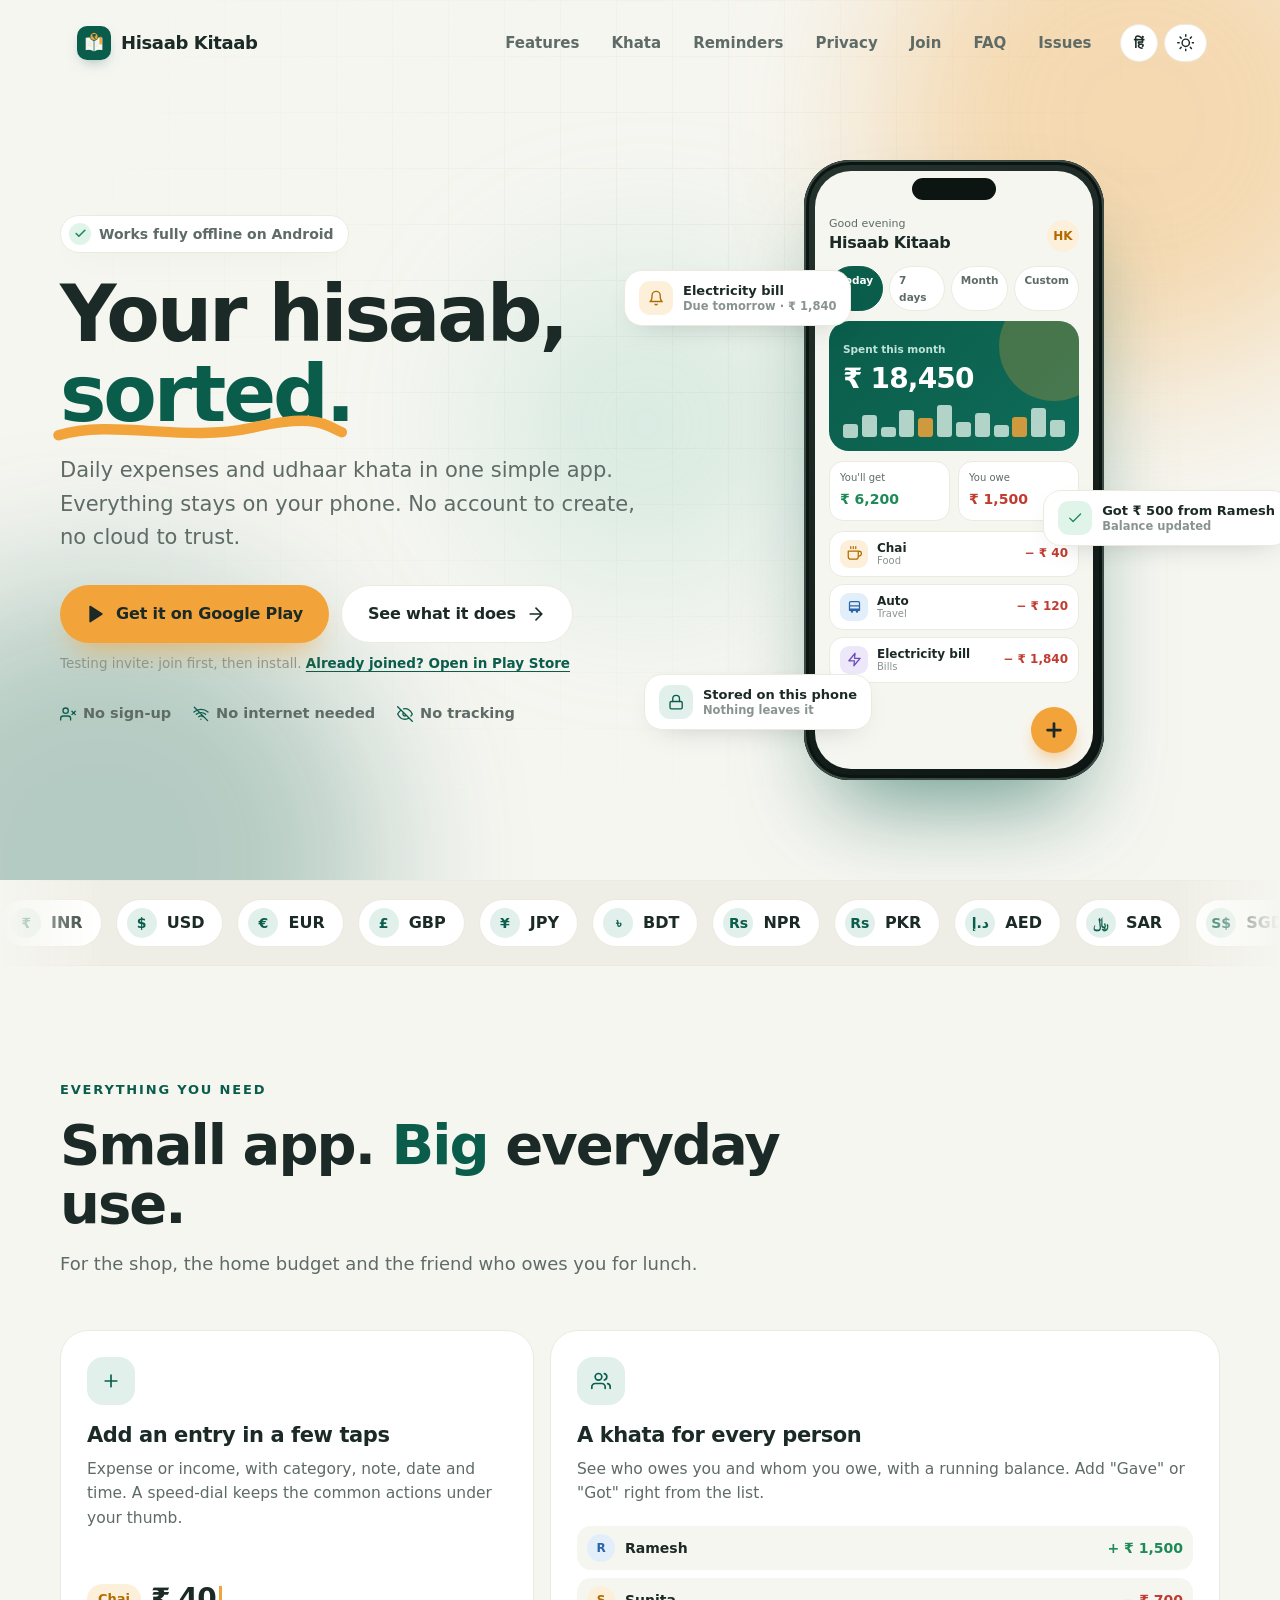
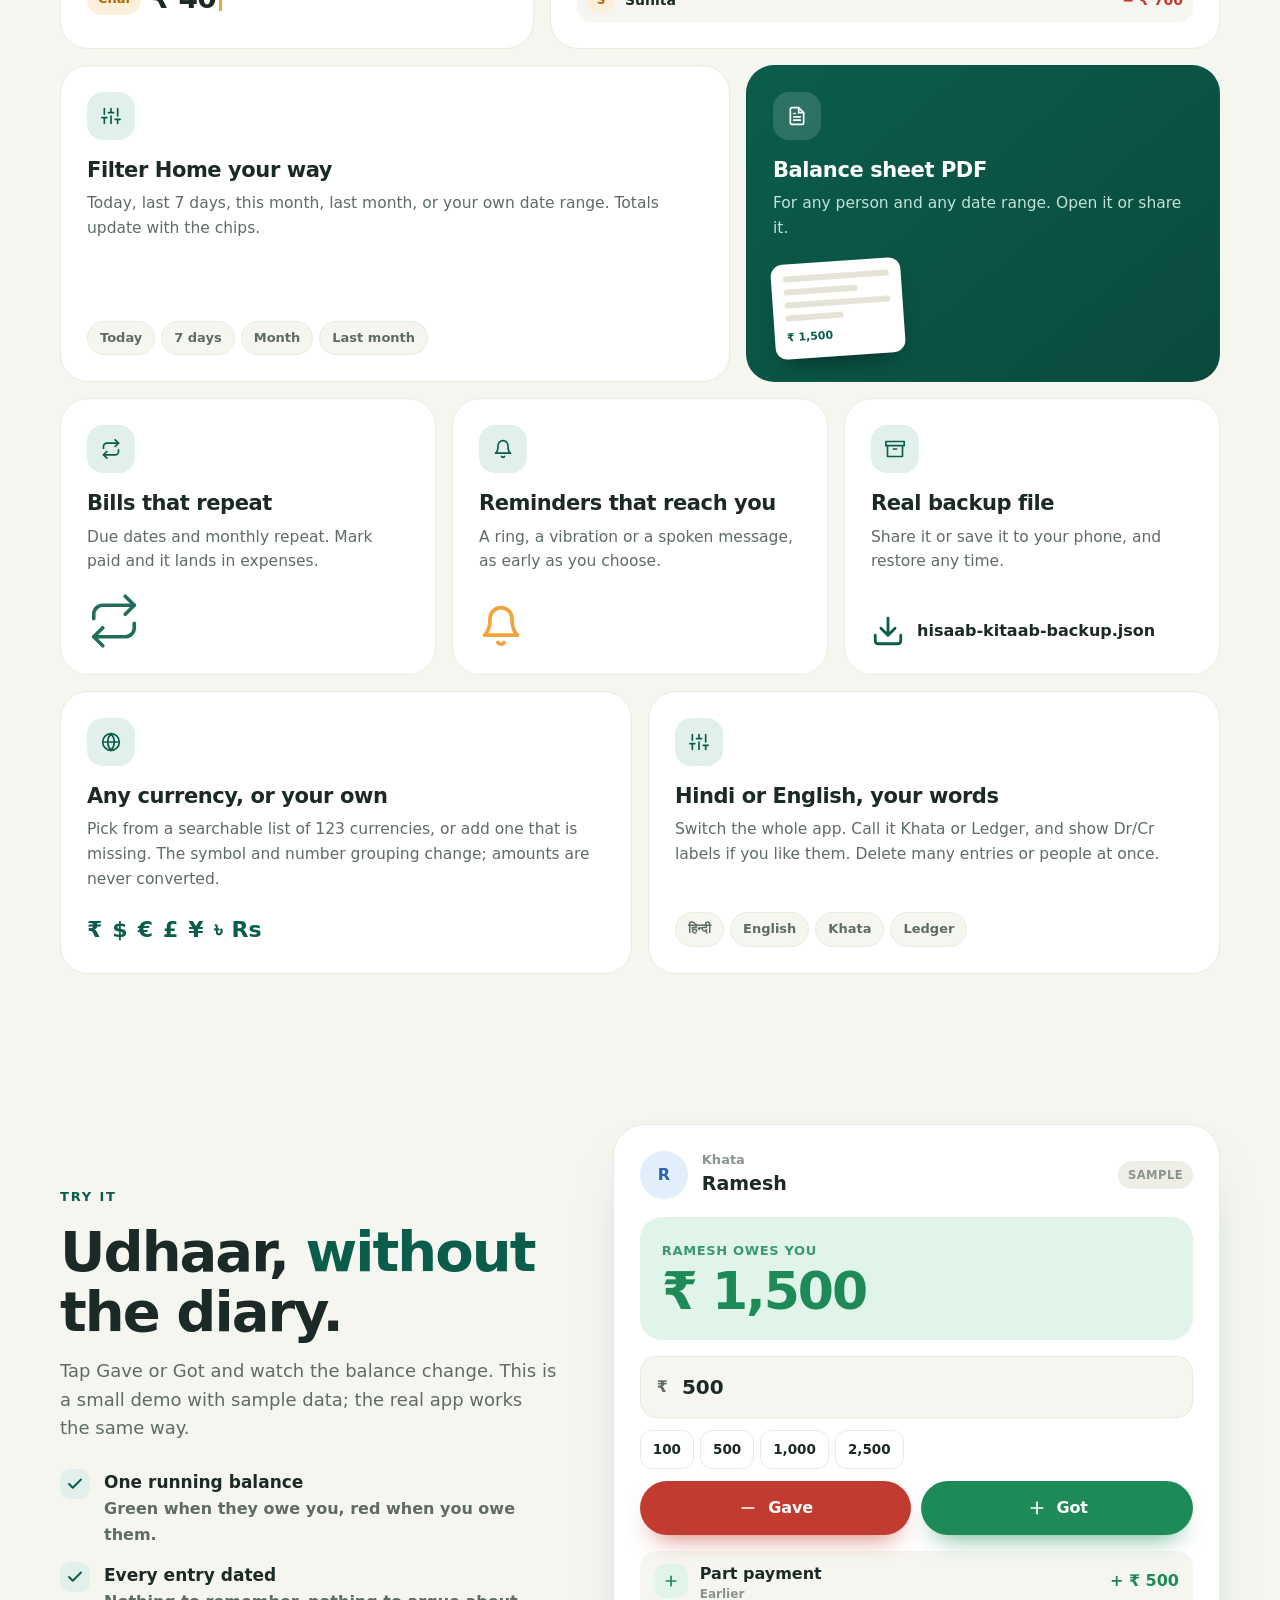
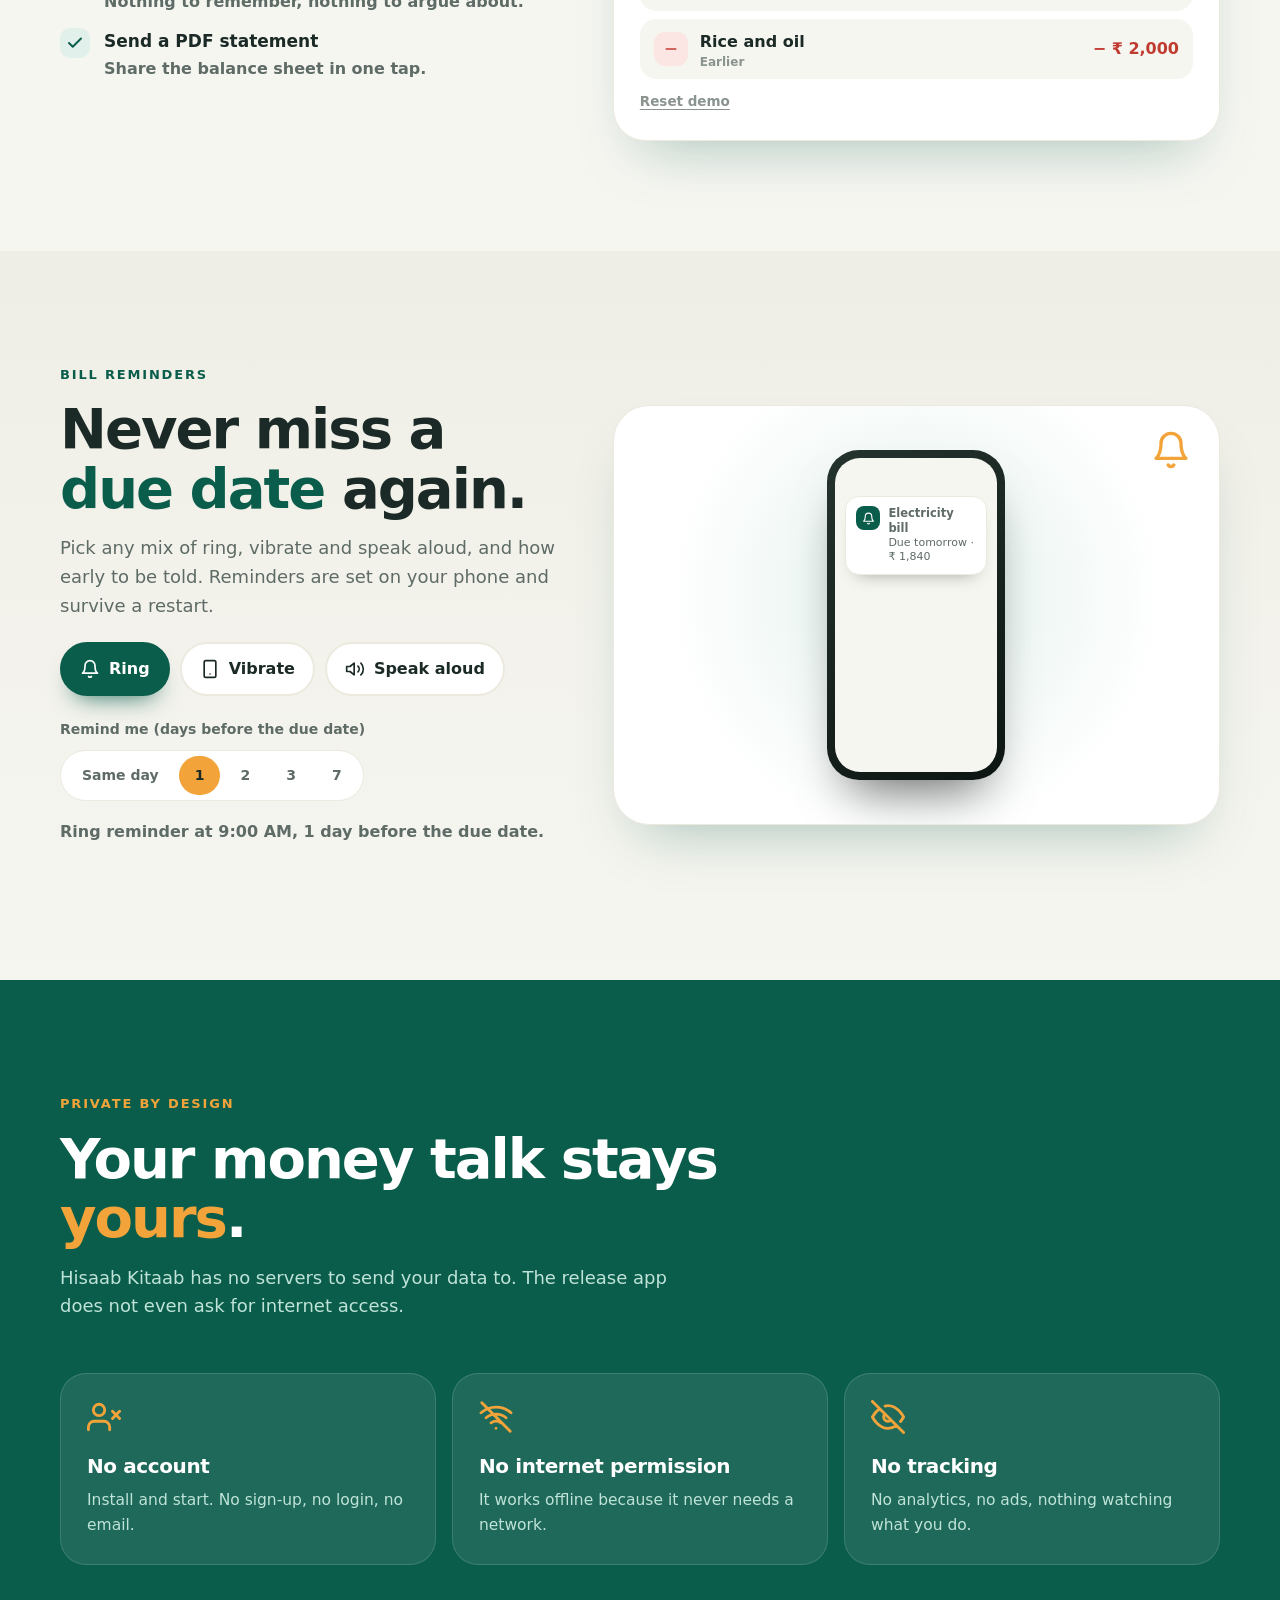
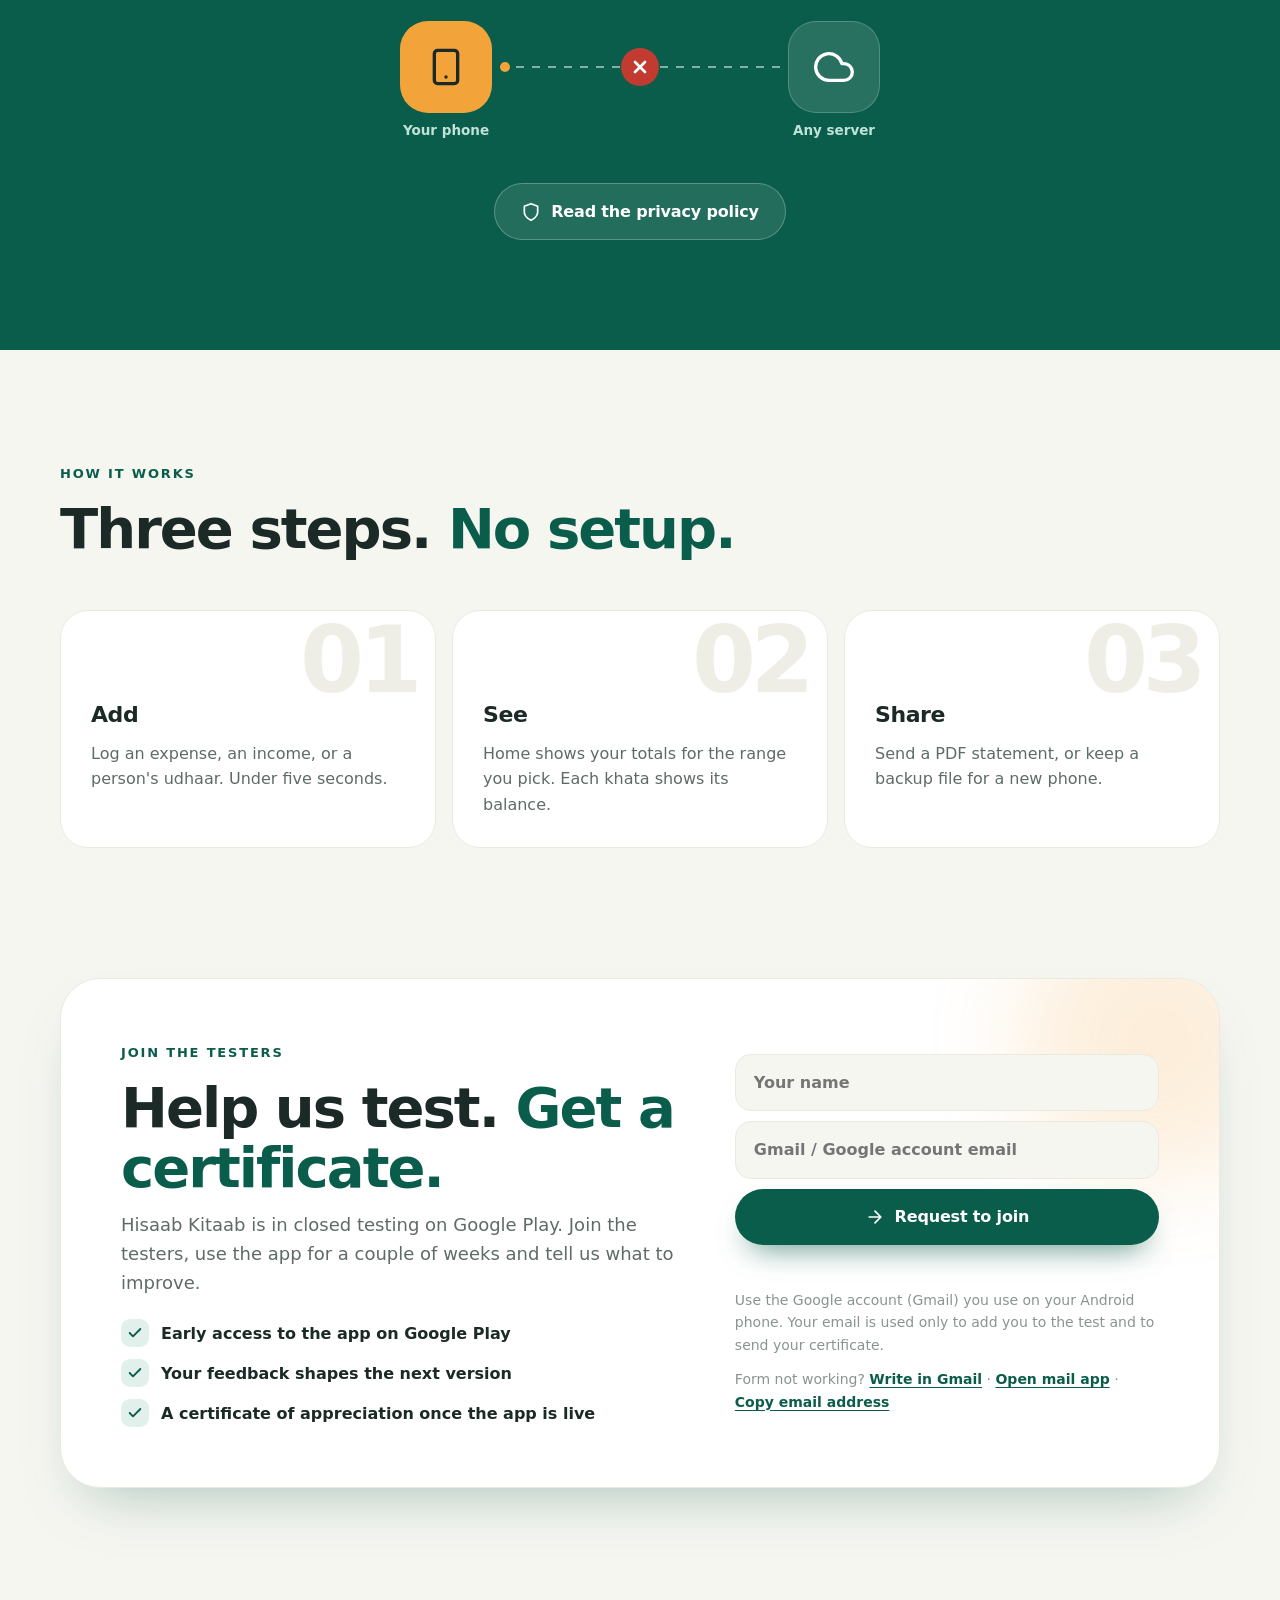
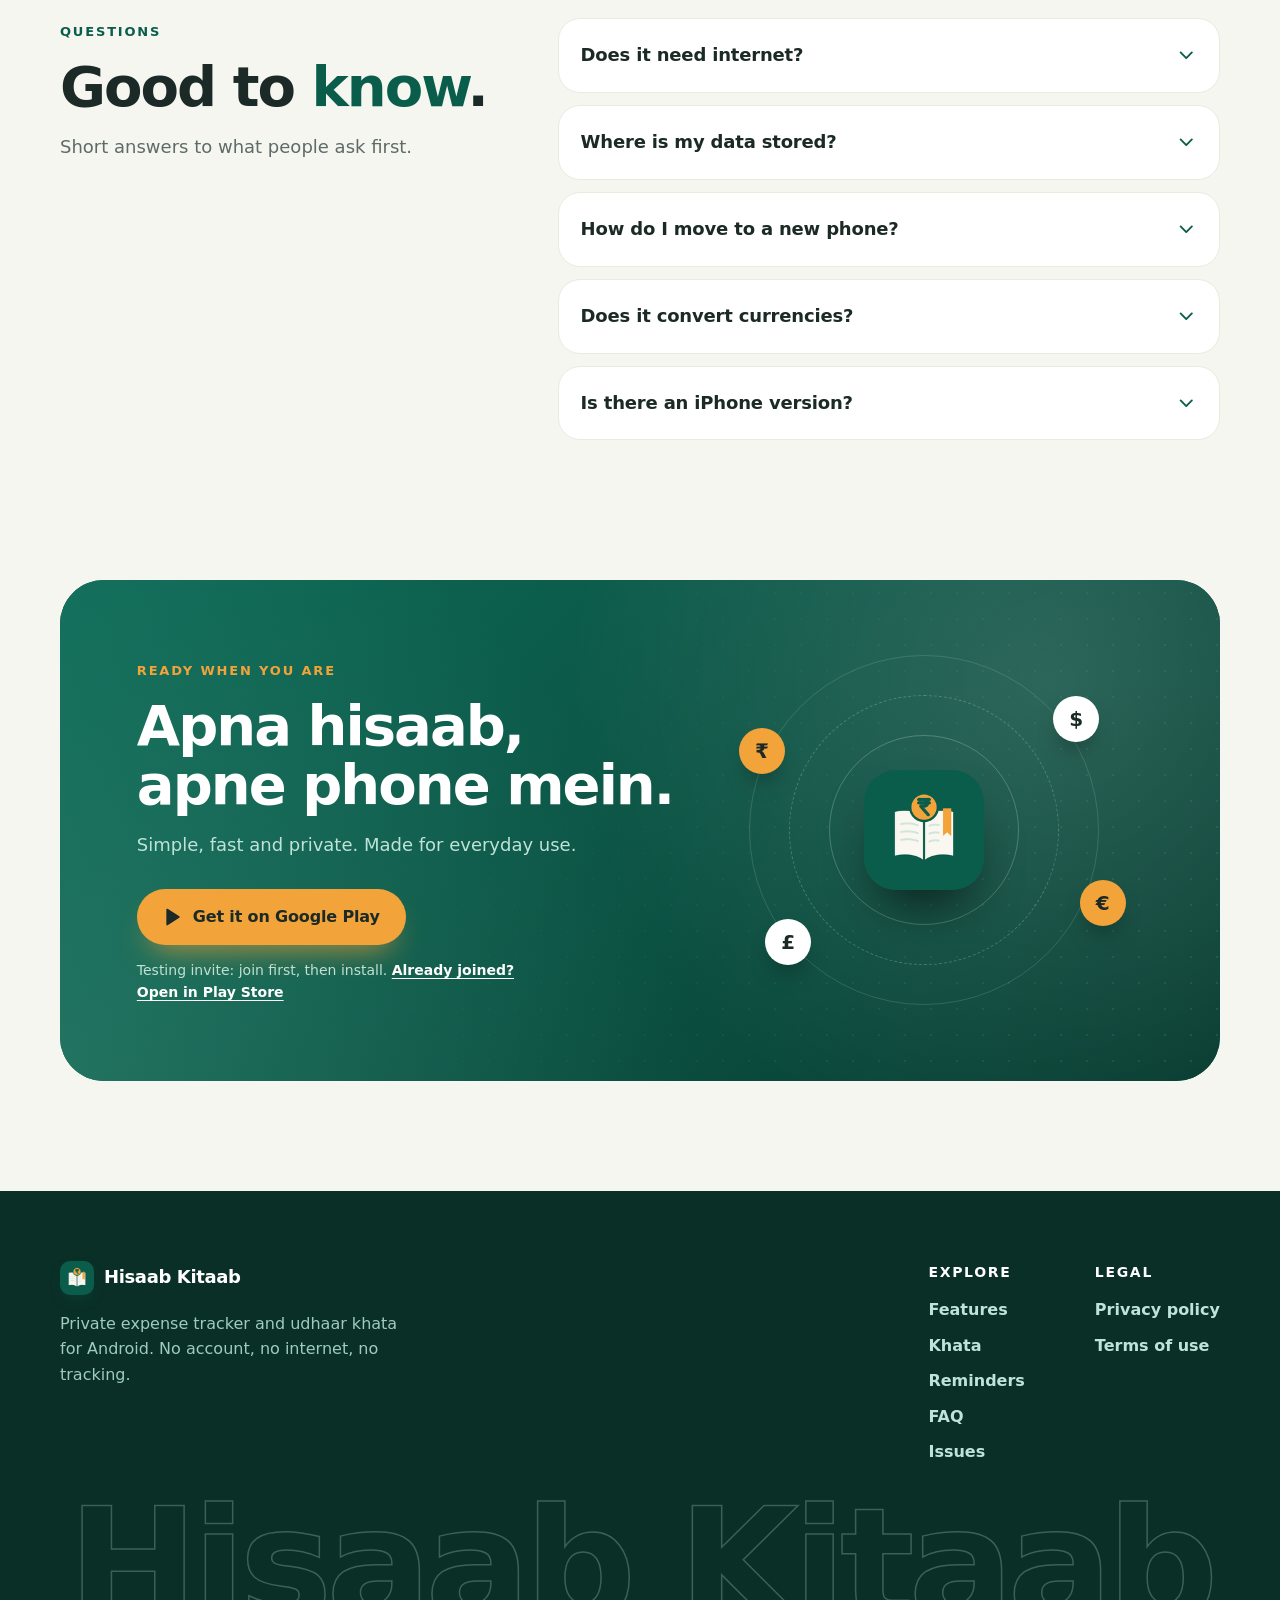
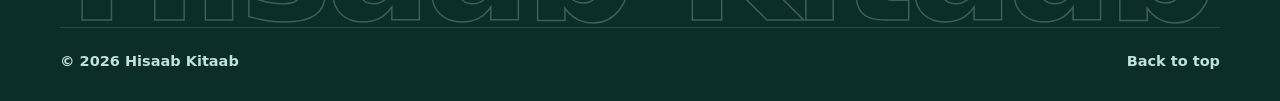
==== commit a03eb6b0: "Add Issues page: fixed and improved, hotfixes, known issues, roadmap (EN/HI, dark mode, search, tabs" ====
--- a/index.html
+++ b/index.html
@@ -72,6 +72,7 @@
       <a href="#privacy" data-i18n="nav_priv">Privacy</a>
       <a href="#join" data-i18n="nav_join">Join</a>
       <a href="#faq" data-i18n="nav_faq">FAQ</a>
+      <a href="issues/" data-i18n="nav_issues">Issues</a>
     </nav>
     <div class="tools">
       <button class="pill" id="lang" type="button" aria-label="Language"><span id="langLabel">हिं</span></button>
@@ -402,6 +403,7 @@
           <a href="#khata" data-i18n="nav_khata">Khata</a>
           <a href="#reminders" data-i18n="nav_rem">Reminders</a>
           <a href="#faq" data-i18n="nav_faq">FAQ</a>
+          <a href="issues/" data-i18n="nav_issues">Issues</a>
         </div>
         <div>
           <b data-i18n="foot_legal">Legal</b>
--- a/css/style.css
+++ b/css/style.css
@@ -502,3 +502,212 @@
 .jstatus.ok { color: var(--inc); } .jstatus.bad { color: var(--exp); }
 .join-alt { margin-top: 12px; font-size: 14px; color: var(--mute); }
 .join-alt a, .join-alt button { color: var(--green); font-weight: 700; text-decoration: underline; text-underline-offset: 3px; }
+
+/* =========================================================
+   Issues page (.iss-*)
+   ========================================================= */
+.nav-links a.on { background: var(--gsoft); color: var(--green); }
+.iss-hero { position: relative; padding: 150px 0 56px; overflow: hidden; }
+.iss-hero-in { position: relative; }
+.iss-hero h1 { font-size: clamp(40px, 6vw, 72px); max-width: 14em; }
+.iss-meta { display: flex; flex-wrap: wrap; gap: 8px; margin-top: 26px; }
+.iss-chip { display: inline-flex; align-items: center; gap: 7px; padding: 6px 13px; border-radius: 999px; background: var(--card); border: 1px solid var(--line); font-size: 13.5px; font-weight: 700; color: var(--ink); white-space: nowrap; }
+.iss-chip b { font-weight: 800; }
+.iss-chip.mute { color: var(--sub); font-weight: 600; }
+.iss-chip.live { background: var(--incsoft); border-color: transparent; color: var(--inc); }
+.iss-chip.live i { width: 8px; height: 8px; border-radius: 50%; background: var(--inc); box-shadow: 0 0 0 0 rgba(30, 138, 87, 0.55); animation: issPulse 2s infinite; }
+@keyframes issPulse { 0% { box-shadow: 0 0 0 0 rgba(30, 138, 87, 0.5); } 70% { box-shadow: 0 0 0 9px rgba(30, 138, 87, 0); } 100% { box-shadow: 0 0 0 0 rgba(30, 138, 87, 0); } }
+
+/* tone chips used across the page: g green, s saffron, r red, b blue */
+.iss-sico { --tc: var(--inc); --tb: var(--incsoft); width: 46px; height: 46px; border-radius: 15px; display: grid; place-items: center; background: var(--tb); color: var(--tc); flex: none; }
+.iss-sico .ico { width: 22px; height: 22px; }
+.iss-sico.s { --tc: #b9740b; --tb: #fdf0d8; }
+.iss-sico.r { --tc: var(--exp); --tb: var(--expsoft); }
+.iss-sico.b { --tc: #2f6fd1; --tb: #e3edfc; }
+:root[data-theme="dark"] .iss-sico.s { --tc: #f2b45a; --tb: #3a2c12; }
+:root[data-theme="dark"] .iss-sico.b { --tc: #7aa9f0; --tb: #162a47; }
+
+/* stats */
+.iss-stats { display: grid; grid-template-columns: repeat(4, 1fr); gap: 14px; margin-top: 34px; }
+.iss-stat { position: relative; text-align: left; display: grid; gap: 2px; padding: 20px 20px 18px; border-radius: 24px; background: var(--card); border: 1px solid var(--line); box-shadow: var(--shadow-sm); transition: transform 0.35s var(--ease), box-shadow 0.35s, border-color 0.35s; overflow: hidden; }
+.iss-stat::after { content: ""; position: absolute; right: -30px; top: -30px; width: 110px; height: 110px; border-radius: 50%; background: var(--tb, var(--incsoft)); opacity: 0.55; transition: transform 0.5s var(--ease); }
+.iss-stat.g { --tb: var(--incsoft); } .iss-stat.s { --tb: #fdf0d8; } .iss-stat.r { --tb: var(--expsoft); } .iss-stat.b { --tb: #e3edfc; }
+:root[data-theme="dark"] .iss-stat.s { --tb: #3a2c12; } :root[data-theme="dark"] .iss-stat.b { --tb: #162a47; }
+.iss-stat:hover { transform: translateY(-5px); box-shadow: var(--shadow); border-color: var(--green); }
+.iss-stat:hover::after { transform: scale(1.35); }
+.iss-stat .iss-sico { position: relative; z-index: 1; margin-bottom: 12px; }
+.iss-stat b { position: relative; z-index: 1; font-size: 44px; font-weight: 900; line-height: 1; letter-spacing: -0.04em; font-variant-numeric: tabular-nums; }
+.iss-stat > span:last-child { position: relative; z-index: 1; color: var(--sub); font-weight: 700; font-size: 14.5px; }
+
+/* sticky filter bar */
+.iss-bar { position: sticky; top: 74px; z-index: 40; padding: 6px 0; }
+.iss-bar-in { display: flex; gap: 12px; align-items: center; justify-content: space-between; padding: 8px; border-radius: 999px; background: var(--glass); border: 1px solid var(--line); backdrop-filter: blur(16px) saturate(1.4); -webkit-backdrop-filter: blur(16px) saturate(1.4); transition: box-shadow 0.3s; width: min(1160px, 100% - 24px); }
+.iss-bar.pinned .iss-bar-in { box-shadow: var(--shadow-sm); }
+.iss-tabs { position: relative; display: flex; gap: 2px; overflow-x: auto; scrollbar-width: none; min-width: 0; }
+.iss-tabs::-webkit-scrollbar { display: none; }
+.iss-tabs button { position: relative; z-index: 1; display: inline-flex; align-items: center; gap: 8px; padding: 9px 16px; border-radius: 999px; font-weight: 700; font-size: 15px; color: var(--sub); white-space: nowrap; transition: color 0.25s; }
+.iss-tabs button em { font-style: normal; font-size: 12px; font-weight: 800; padding: 2px 8px; border-radius: 999px; background: var(--paper2); color: var(--sub); transition: background 0.25s, color 0.25s; }
+.iss-tabs button:hover { color: var(--ink); }
+.iss-tabs button.on { color: #fff; }
+.iss-tabs button.on em { background: rgba(255, 255, 255, 0.22); color: #fff; }
+.iss-ind { position: absolute; left: 0; top: 0; bottom: 0; z-index: 0; border-radius: 999px; background: var(--green); box-shadow: 0 10px 20px -10px rgba(11, 93, 75, 0.8); transition: transform 0.45s var(--ease), width 0.45s var(--ease); }
+.iss-search { position: relative; flex: 0 1 250px; }
+.iss-search .ico { position: absolute; left: 14px; top: 50%; transform: translateY(-50%); width: 17px; height: 17px; color: var(--mute); pointer-events: none; }
+.iss-search input { width: 100%; height: 40px; padding: 0 14px 0 40px; border-radius: 999px; border: 1px solid var(--line); background: var(--card); color: var(--ink); font: inherit; font-size: 15px; outline: none; transition: border-color 0.25s, box-shadow 0.25s; }
+.iss-search input:focus { border-color: var(--green); box-shadow: 0 0 0 4px var(--gsoft); }
+
+/* body + sections */
+.iss-body { padding-bottom: 40px; }
+.iss-sec { padding: 64px 0 8px; scroll-margin-top: 130px; }
+.iss-sh { display: flex; align-items: center; gap: 16px; margin-bottom: 28px; }
+.iss-sh > div { flex: 1; min-width: 0; }
+.iss-sh h2 { font-size: clamp(28px, 3.6vw, 40px); }
+.iss-sh p { color: var(--sub); margin-top: 4px; font-size: 16.5px; }
+.iss-sh .iss-sico { width: 54px; height: 54px; border-radius: 18px; }
+.iss-sh .iss-sico .ico { width: 26px; height: 26px; }
+.iss-count { font-size: 15px; font-weight: 800; min-width: 40px; height: 40px; padding: 0 12px; display: grid; place-items: center; border-radius: 999px; background: var(--card); border: 1px solid var(--line); color: var(--sub); font-variant-numeric: tabular-nums; }
+
+/* release header */
+.iss-rel { display: flex; flex-wrap: wrap; align-items: center; gap: 8px; margin-bottom: 8px; }
+.iss-ver { font-size: 26px; font-weight: 900; letter-spacing: -0.03em; padding: 4px 16px; border-radius: 14px; background: var(--green); color: #fff; box-shadow: 0 12px 22px -12px rgba(11, 93, 75, 0.8); }
+.iss-relnote { color: var(--sub); margin-bottom: 20px; font-size: 16px; }
+
+/* cards */
+.iss-grid { display: grid; grid-template-columns: repeat(2, 1fr); gap: 16px; }
+.iss-tl { position: relative; padding-left: 30px; }
+.iss-tl::before { content: ""; position: absolute; left: 8px; top: 6px; bottom: 6px; width: 2px; border-radius: 2px; background: linear-gradient(var(--green), var(--line) 85%); }
+.iss-tl .iss-card::before { content: ""; position: absolute; left: -29px; top: 26px; width: 12px; height: 12px; border-radius: 50%; background: var(--card); border: 3px solid var(--green); box-shadow: 0 0 0 4px var(--paper); }
+.iss-card { position: relative; padding: 24px; border-radius: 26px; background: var(--card); border: 1px solid var(--line); box-shadow: var(--shadow-sm); transition: transform 0.35s var(--ease), box-shadow 0.35s, border-color 0.35s; }
+.iss-card:hover { transform: translateY(-4px); box-shadow: var(--shadow); border-color: rgba(11, 93, 75, 0.35); }
+.iss-card h3 { font-size: 19.5px; letter-spacing: -0.02em; line-height: 1.25; margin: 12px 0 10px; }
+.iss-card > p { color: var(--sub); font-size: 15.5px; }
+.iss-row { display: flex; align-items: center; justify-content: space-between; gap: 10px; }
+.iss-area { font-size: 12px; font-weight: 800; letter-spacing: 0.08em; text-transform: uppercase; color: var(--mute); }
+.iss-tag { display: inline-flex; align-items: center; gap: 6px; padding: 4px 11px; border-radius: 999px; font-size: 12.5px; font-weight: 800; background: var(--incsoft); color: var(--inc); }
+.iss-tag.improved { background: #fdf0d8; color: #b9740b; }
+.iss-tag.hardened { background: #e3edfc; color: #2f6fd1; }
+.iss-tag.hot { background: #fdf0d8; color: #b9740b; }
+.iss-tag .ico { width: 13px; height: 13px; }
+:root[data-theme="dark"] .iss-tag.improved, :root[data-theme="dark"] .iss-tag.hot { background: #3a2c12; color: #f2b45a; }
+:root[data-theme="dark"] .iss-tag.hardened { background: #162a47; color: #7aa9f0; }
+
+/* before / now */
+.iss-ba { display: grid; gap: 8px; }
+.iss-ba > div { display: grid; grid-template-columns: 64px 1fr; gap: 10px; padding: 10px 12px; border-radius: 14px; font-size: 14.5px; line-height: 1.5; }
+.iss-ba dt { font-size: 11.5px; font-weight: 800; letter-spacing: 0.1em; text-transform: uppercase; padding-top: 2px; }
+.iss-ba dd { margin: 0; }
+.iss-ba .bf { background: var(--expsoft); } .iss-ba .bf dt { color: var(--exp); } .iss-ba .bf dd { color: var(--sub); }
+.iss-ba .nw { background: var(--incsoft); } .iss-ba .nw dt { color: var(--inc); } .iss-ba .nw dd { color: var(--ink); font-weight: 600; }
+
+/* known issues */
+.iss-st { display: inline-flex; align-items: center; gap: 7px; padding: 4px 11px; border-radius: 999px; font-size: 12.5px; font-weight: 800; background: #e3edfc; color: #2f6fd1; }
+.iss-st i { width: 7px; height: 7px; border-radius: 50%; background: currentColor; }
+.iss-st.planned { background: #fdf0d8; color: #b9740b; }
+.iss-st.monitoring { background: #e3edfc; color: #2f6fd1; }
+.iss-st.investigating { background: var(--expsoft); color: var(--exp); }
+.iss-st.bydesign { background: var(--gsoft); color: var(--green); }
+:root[data-theme="dark"] .iss-st.planned { background: #3a2c12; color: #f2b45a; }
+:root[data-theme="dark"] .iss-st.monitoring { background: #162a47; color: #7aa9f0; }
+.iss-st.monitoring i, .iss-st.investigating i { animation: issPulse2 1.6s ease-in-out infinite; }
+@keyframes issPulse2 { 50% { opacity: 0.25; } }
+.iss-work { display: flex; gap: 12px; margin-top: 16px; padding: 14px 16px; border-radius: 16px; background: var(--paper2); border: 1px dashed var(--line); font-size: 14.5px; }
+.iss-work .ico { width: 20px; height: 20px; color: var(--saffron); margin-top: 2px; }
+.iss-work b { display: block; font-size: 11.5px; letter-spacing: 0.1em; text-transform: uppercase; color: var(--sub); margin-bottom: 2px; }
+.iss-work span { color: var(--ink); }
+
+/* hotfix empty state */
+.iss-empty { text-align: center; padding: 44px 28px 34px; border-radius: 32px; background: var(--card); border: 1px solid var(--line); box-shadow: var(--shadow-sm); position: relative; overflow: hidden; }
+.iss-empty::before { content: ""; position: absolute; left: 50%; top: -120px; width: 380px; height: 380px; margin-left: -190px; border-radius: 50%; background: radial-gradient(closest-side, var(--gsoft), transparent); }
+.iss-empty-ico { position: relative; width: 74px; height: 74px; margin: 0 auto 18px; border-radius: 24px; display: grid; place-items: center; background: var(--incsoft); color: var(--inc); }
+.iss-empty-ico .ico { width: 36px; height: 36px; animation: issFloat 3.4s ease-in-out infinite; }
+@keyframes issFloat { 50% { transform: translateY(-4px); } }
+.iss-empty h3 { position: relative; font-size: 24px; letter-spacing: -0.02em; margin-bottom: 8px; }
+.iss-empty > p { position: relative; color: var(--sub); max-width: 38em; margin: 0 auto; }
+.iss-steps { position: relative; list-style: none; display: grid; grid-template-columns: repeat(4, 1fr); gap: 12px; margin-top: 30px; text-align: left; }
+.iss-steps li { display: grid; gap: 3px; padding: 16px; border-radius: 20px; background: var(--paper2); font-size: 14px; color: var(--sub); }
+.iss-steps li b { color: var(--ink); font-size: 15.5px; }
+.iss-n { width: 28px; height: 28px; border-radius: 50%; display: grid; place-items: center; background: var(--green); color: #fff; font-size: 13px; font-weight: 800; margin-bottom: 6px; }
+
+/* roadmap lanes */
+.iss-lanes { display: grid; grid-template-columns: repeat(3, 1fr); gap: 16px; align-items: start; }
+.iss-lane { padding: 14px; border-radius: 28px; background: var(--paper2); border: 1px solid var(--line); display: grid; gap: 12px; }
+.iss-lane-h { display: flex; align-items: center; gap: 10px; padding: 6px 8px 2px; }
+.iss-lane-h b { font-size: 16px; letter-spacing: -0.01em; }
+.iss-lane-h em { margin-left: auto; font-style: normal; font-weight: 800; font-size: 13px; color: var(--sub); }
+.iss-lane-dot { width: 11px; height: 11px; border-radius: 50%; background: var(--inc); box-shadow: 0 0 0 4px var(--incsoft); }
+.iss-lane.planned .iss-lane-dot { background: var(--saffron); box-shadow: 0 0 0 4px #fdf0d8; }
+.iss-lane.exploring .iss-lane-dot { background: #2f6fd1; box-shadow: 0 0 0 4px #e3edfc; }
+:root[data-theme="dark"] .iss-lane.planned .iss-lane-dot { box-shadow: 0 0 0 4px #3a2c12; }
+:root[data-theme="dark"] .iss-lane.exploring .iss-lane-dot { box-shadow: 0 0 0 4px #162a47; }
+.iss-up { display: flex; gap: 14px; padding: 18px; border-radius: 20px; background: var(--card); border: 1px solid var(--line); box-shadow: var(--shadow-sm); transition: transform 0.35s var(--ease), box-shadow 0.35s; }
+.iss-up:hover { transform: translateY(-4px) rotate(-0.4deg); box-shadow: var(--shadow); }
+.iss-up-ico { width: 42px; height: 42px; border-radius: 14px; display: grid; place-items: center; background: var(--gsoft); color: var(--green); flex: none; }
+.iss-lane.planned .iss-up-ico { background: #fdf0d8; color: #b9740b; }
+.iss-lane.exploring .iss-up-ico { background: #e3edfc; color: #2f6fd1; }
+:root[data-theme="dark"] .iss-lane.planned .iss-up-ico { background: #3a2c12; color: #f2b45a; }
+:root[data-theme="dark"] .iss-lane.exploring .iss-up-ico { background: #162a47; color: #7aa9f0; }
+.iss-up h3 { font-size: 17.5px; letter-spacing: -0.02em; line-height: 1.25; margin: 4px 0 4px; }
+.iss-up p { color: var(--sub); font-size: 14.5px; }
+
+/* no results */
+.iss-none { display: grid; justify-items: center; gap: 6px; text-align: center; padding: 70px 20px; color: var(--sub); }
+.iss-none[hidden] { display: none; }
+.iss-none .ico { width: 40px; height: 40px; color: var(--mute); margin-bottom: 8px; }
+.iss-none b { color: var(--ink); font-size: 20px; }
+
+/* CTA */
+.iss-cta { position: relative; overflow: hidden; margin: 80px 0 20px; padding: 48px; border-radius: 40px; display: grid; grid-template-columns: 1fr auto; gap: 30px; align-items: center; color: #fff; background: linear-gradient(135deg, #0b5d4b, #0a3f34); box-shadow: var(--shadow); }
+.iss-cta-art i { position: absolute; border-radius: 50%; border: 1.5px solid rgba(255, 255, 255, 0.14); }
+.iss-cta-art i:nth-child(1) { width: 420px; height: 420px; right: -120px; top: -160px; }
+.iss-cta-art i:nth-child(2) { width: 260px; height: 260px; right: 40px; bottom: -150px; }
+.iss-cta-art i:nth-child(3) { width: 120px; height: 120px; left: 38%; top: -60px; background: rgba(255, 255, 255, 0.05); border: 0; }
+.iss-cta-copy, .iss-cta-act { position: relative; z-index: 1; }
+.iss-cta .kicker { color: var(--saffron); }
+.iss-cta h2 { font-size: clamp(30px, 4vw, 46px); color: #fff; }
+.iss-cta h2 em { color: var(--saffron); }
+.iss-cta p { margin-top: 14px; color: var(--gtext); max-width: 34em; font-size: 17px; }
+.iss-cta-act { display: grid; gap: 12px; min-width: 240px; }
+.iss-cta-act .btn { width: 100%; }
+.iss-cta .btn.ghost { --bg: rgba(255, 255, 255, 0.1); --fg: #fff; border-color: rgba(255, 255, 255, 0.28); }
+
+/* responsive */
+@media (max-width: 980px) {
+  .iss-hero { padding-top: 120px; }
+  .iss-stats { grid-template-columns: repeat(2, 1fr); }
+  .iss-lanes { grid-template-columns: 1fr; }
+  .iss-steps { grid-template-columns: repeat(2, 1fr); }
+  .iss-cta { grid-template-columns: 1fr; padding: 36px 28px; }
+  .iss-cta-act { grid-auto-flow: row; min-width: 0; }
+  .iss-bar { top: 70px; }
+  .iss-bar-in { border-radius: 26px; flex-wrap: wrap; }
+  .iss-tabs { flex: 1 1 100%; }
+  .iss-search { flex: 1 1 100%; }
+}
+@media (max-width: 700px) {
+  .iss-grid { grid-template-columns: 1fr; }
+  .iss-sec { padding-top: 48px; }
+  .iss-sh { align-items: flex-start; }
+  .iss-sh .iss-sico { width: 46px; height: 46px; border-radius: 15px; }
+  .iss-count { display: none; }
+  .iss-stat b { font-size: 36px; }
+  .iss-ba > div { grid-template-columns: 1fr; gap: 2px; }
+  .iss-steps { grid-template-columns: 1fr; }
+}
+@media (prefers-reduced-motion: reduce) {
+  .iss-chip.live i, .iss-empty-ico .ico, .iss-st i { animation: none; }
+}
+
+/* Issues page: polish */
+.iss-hero::after { content: ""; position: absolute; left: 0; right: 0; bottom: 0; height: 140px; background: linear-gradient(transparent, var(--paper)); pointer-events: none; }
+.iss-hero-in { z-index: 1; }
+.iss-tl .iss-card:nth-child(even)::before { display: none; }
+.iss-card { display: flex; flex-direction: column; }
+.iss-card .iss-work { margin-top: auto; }
+.iss-card > p { margin-bottom: 16px; }
+.iss-card > p:last-child { margin-bottom: 0; }
+.iss-cta-art { position: absolute; inset: 0; pointer-events: none; }
+[data-lang="hi"] .iss-area, [data-lang="hi"] .iss-ba dt, [data-lang="hi"] .iss-work b { font-size: 13.5px; text-transform: none; }
+[data-lang="hi"] .iss-tag, [data-lang="hi"] .iss-st, [data-lang="hi"] .iss-chip { font-size: 14px; }
+[data-lang="hi"] .iss-ba > div, [data-lang="hi"] .iss-work, [data-lang="hi"] .iss-up p, [data-lang="hi"] .iss-steps li { font-size: 15.5px; line-height: 1.6; }
+[data-lang="hi"] .iss-card h3, [data-lang="hi"] .iss-up h3 { line-height: 1.4; }
+[data-lang="hi"] .iss-ba > div { grid-template-columns: 56px 1fr; }
